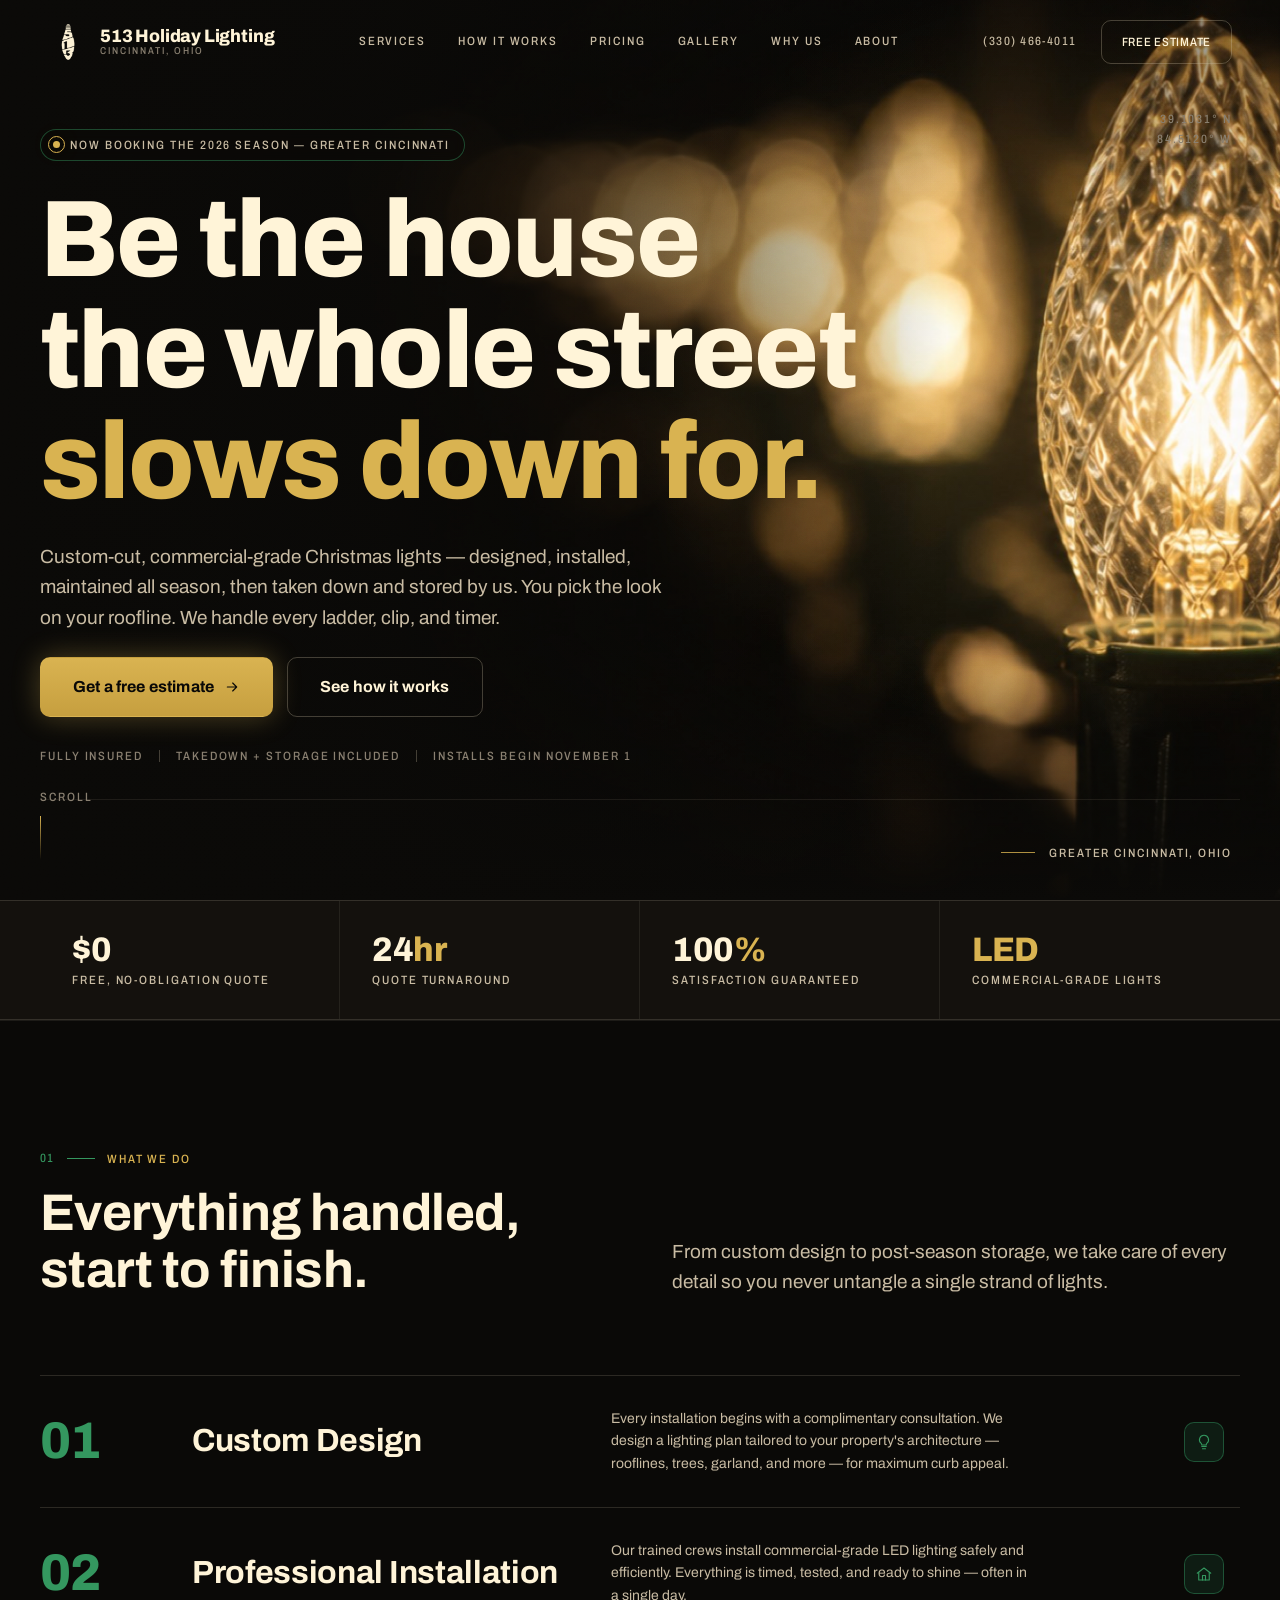
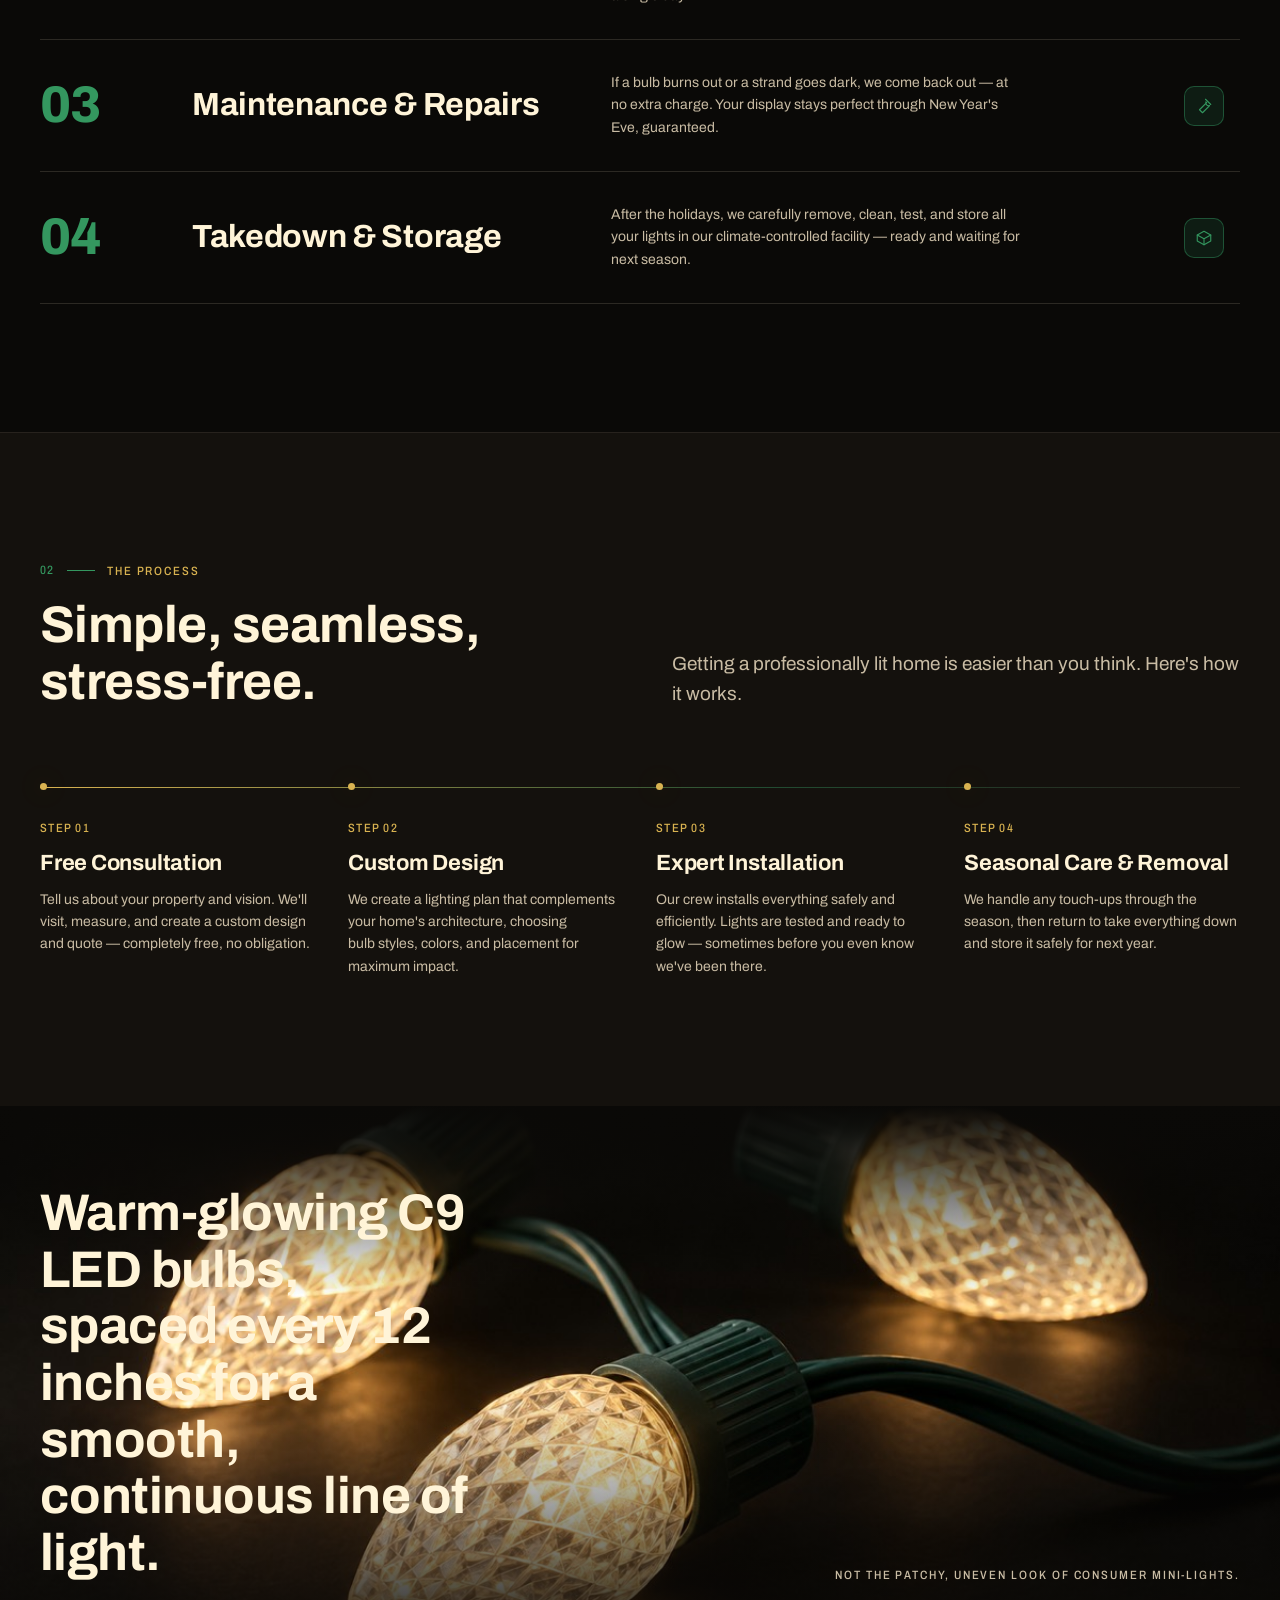
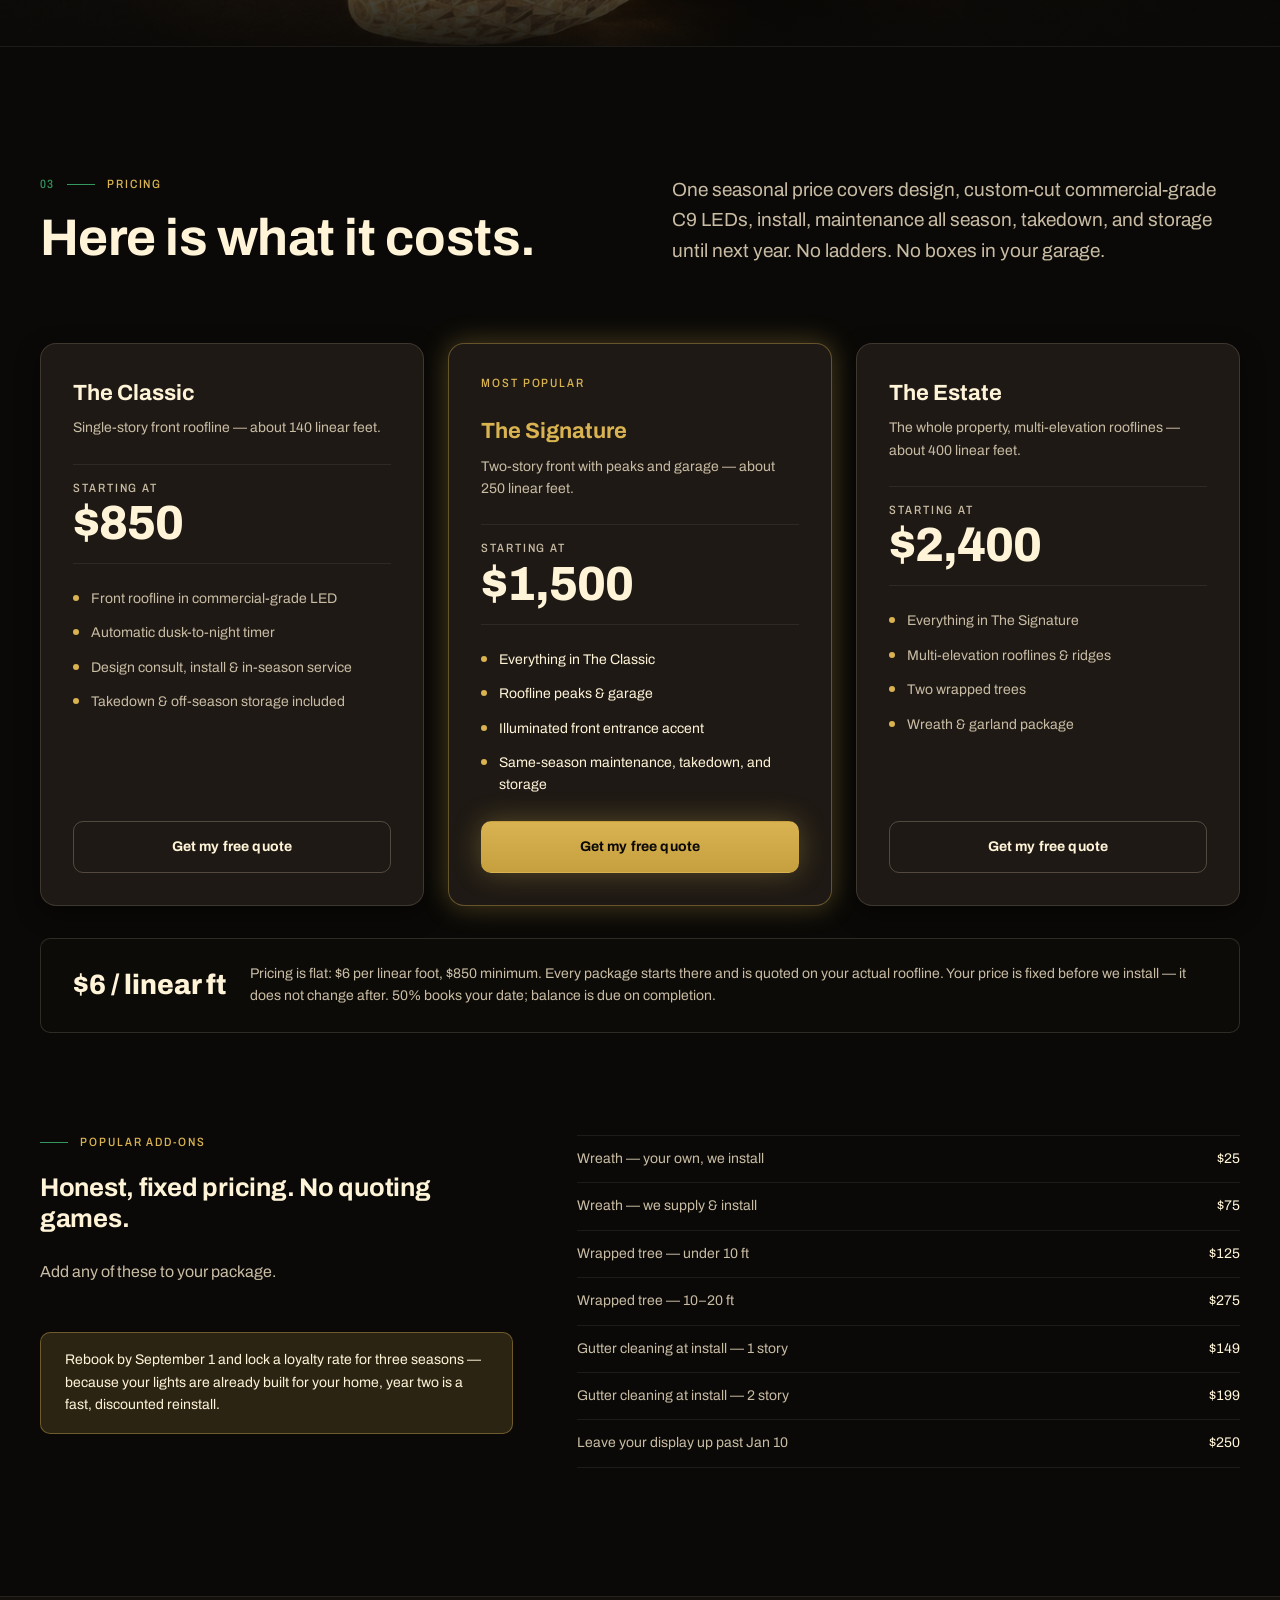
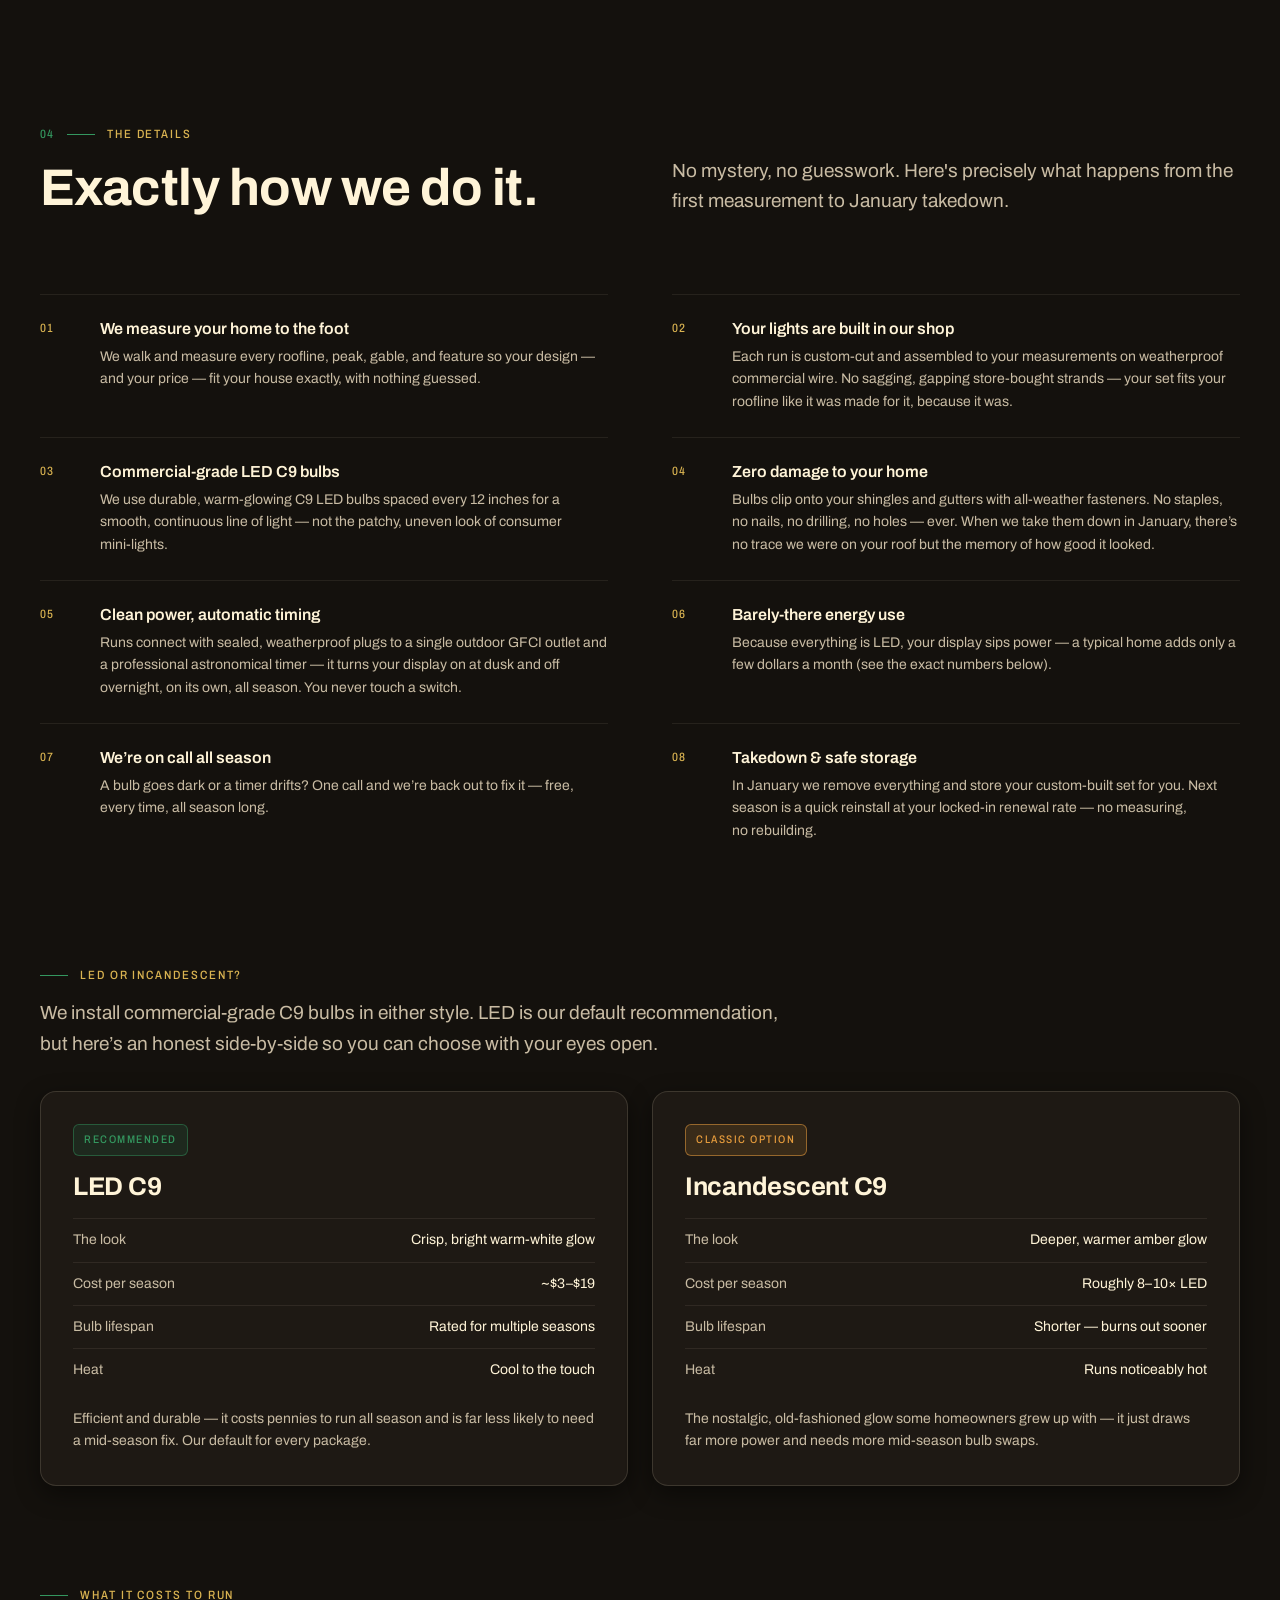
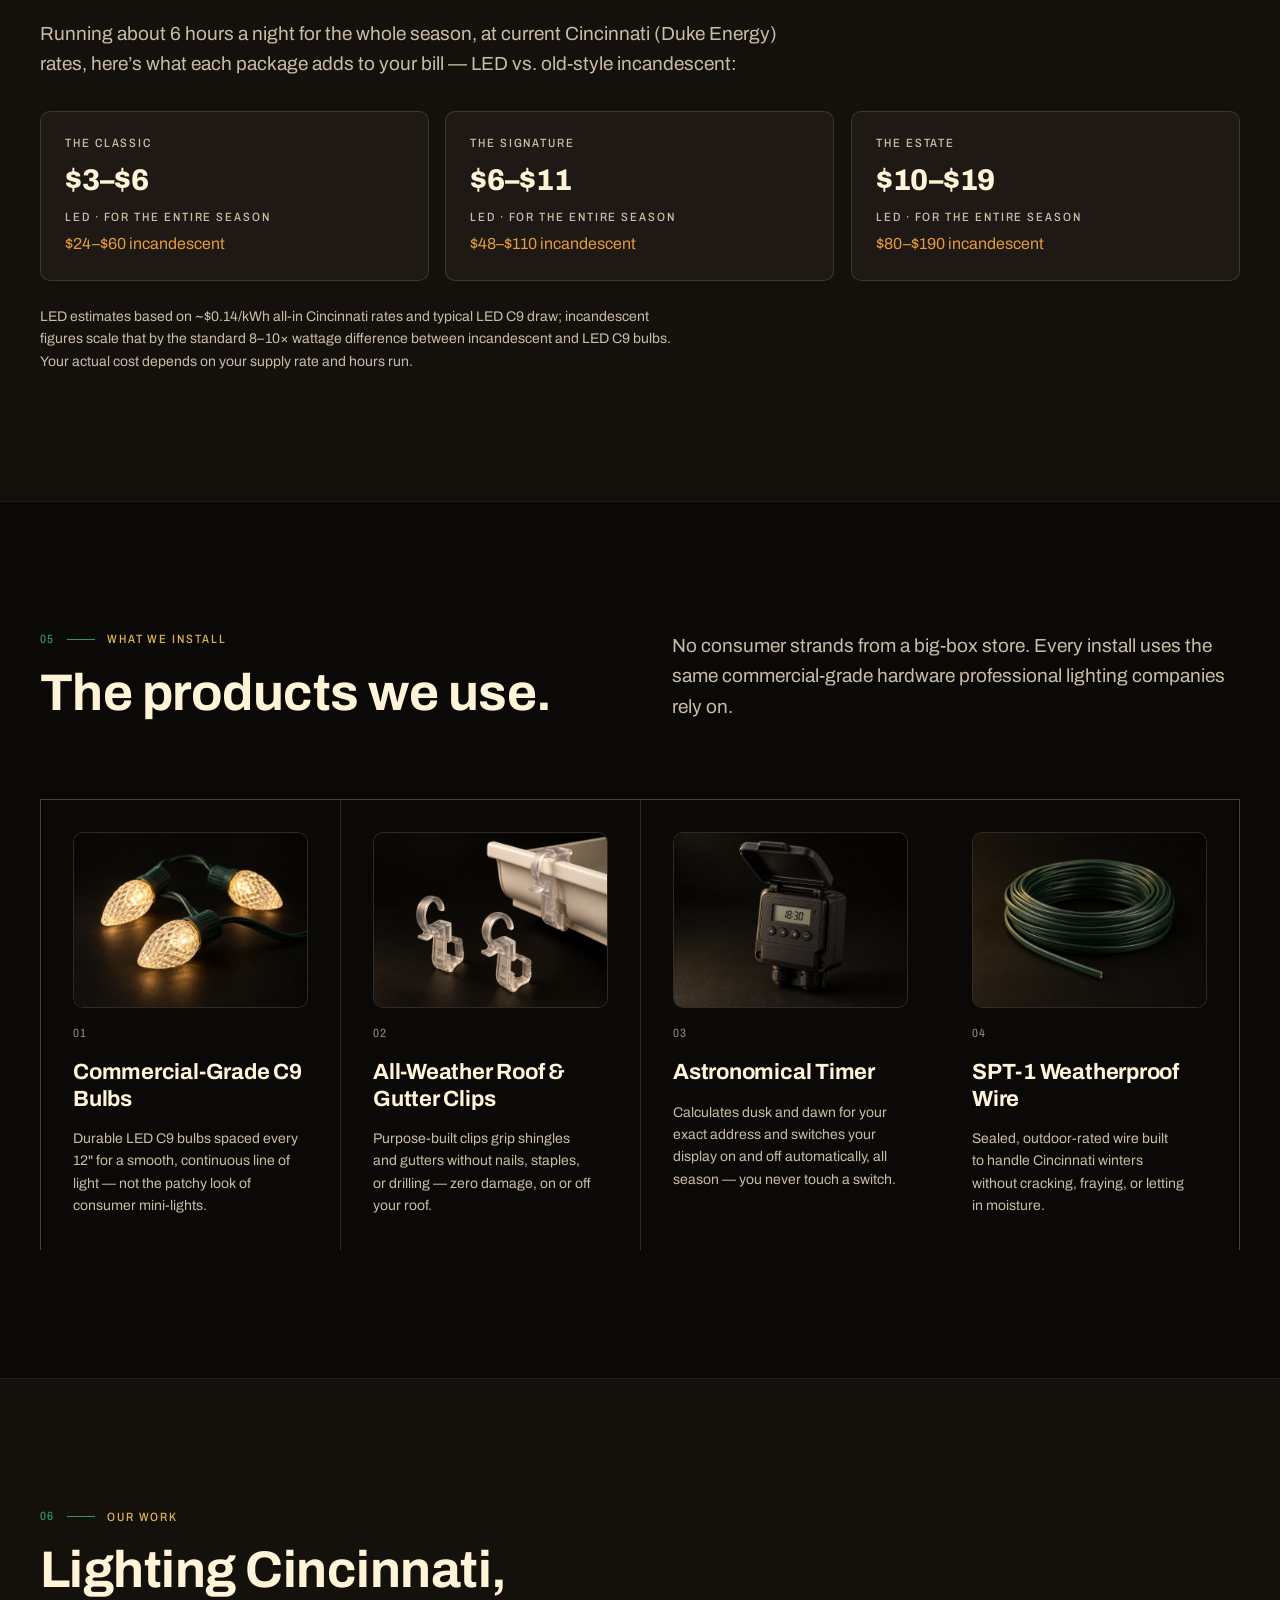
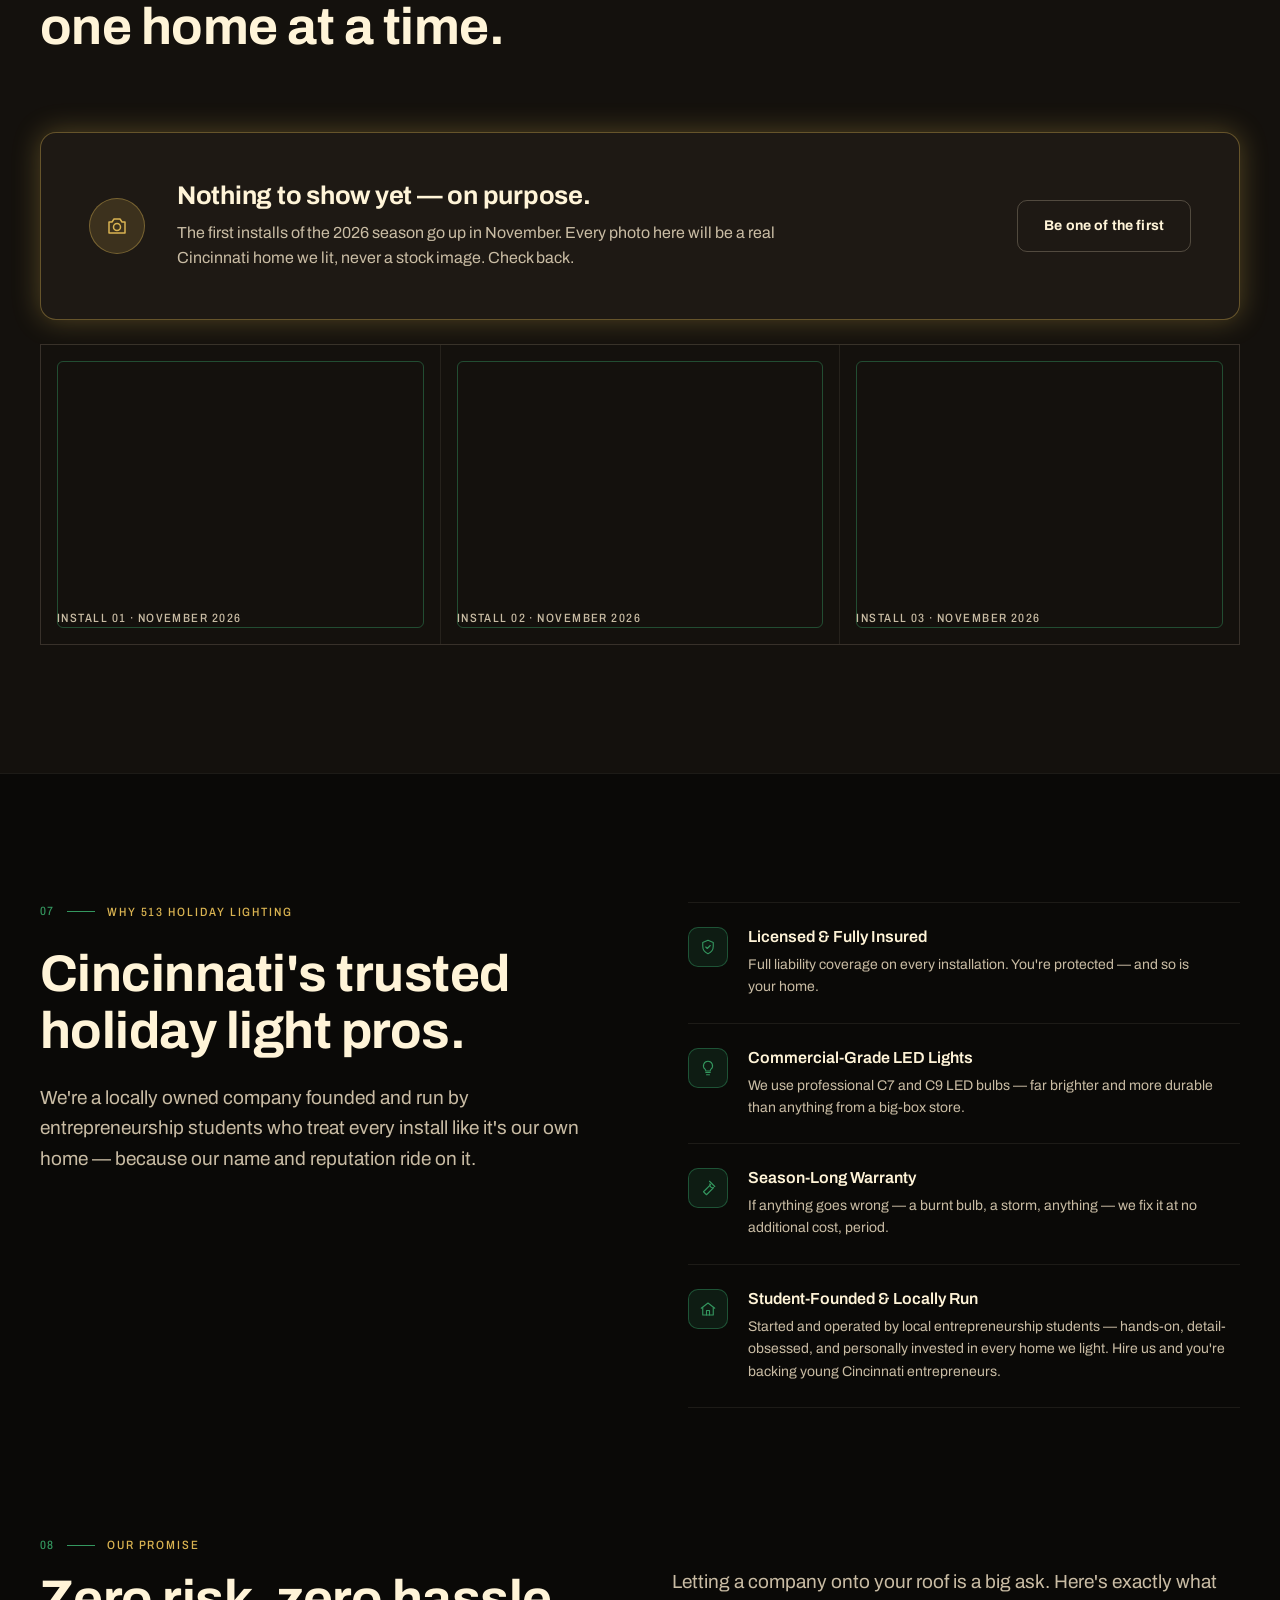
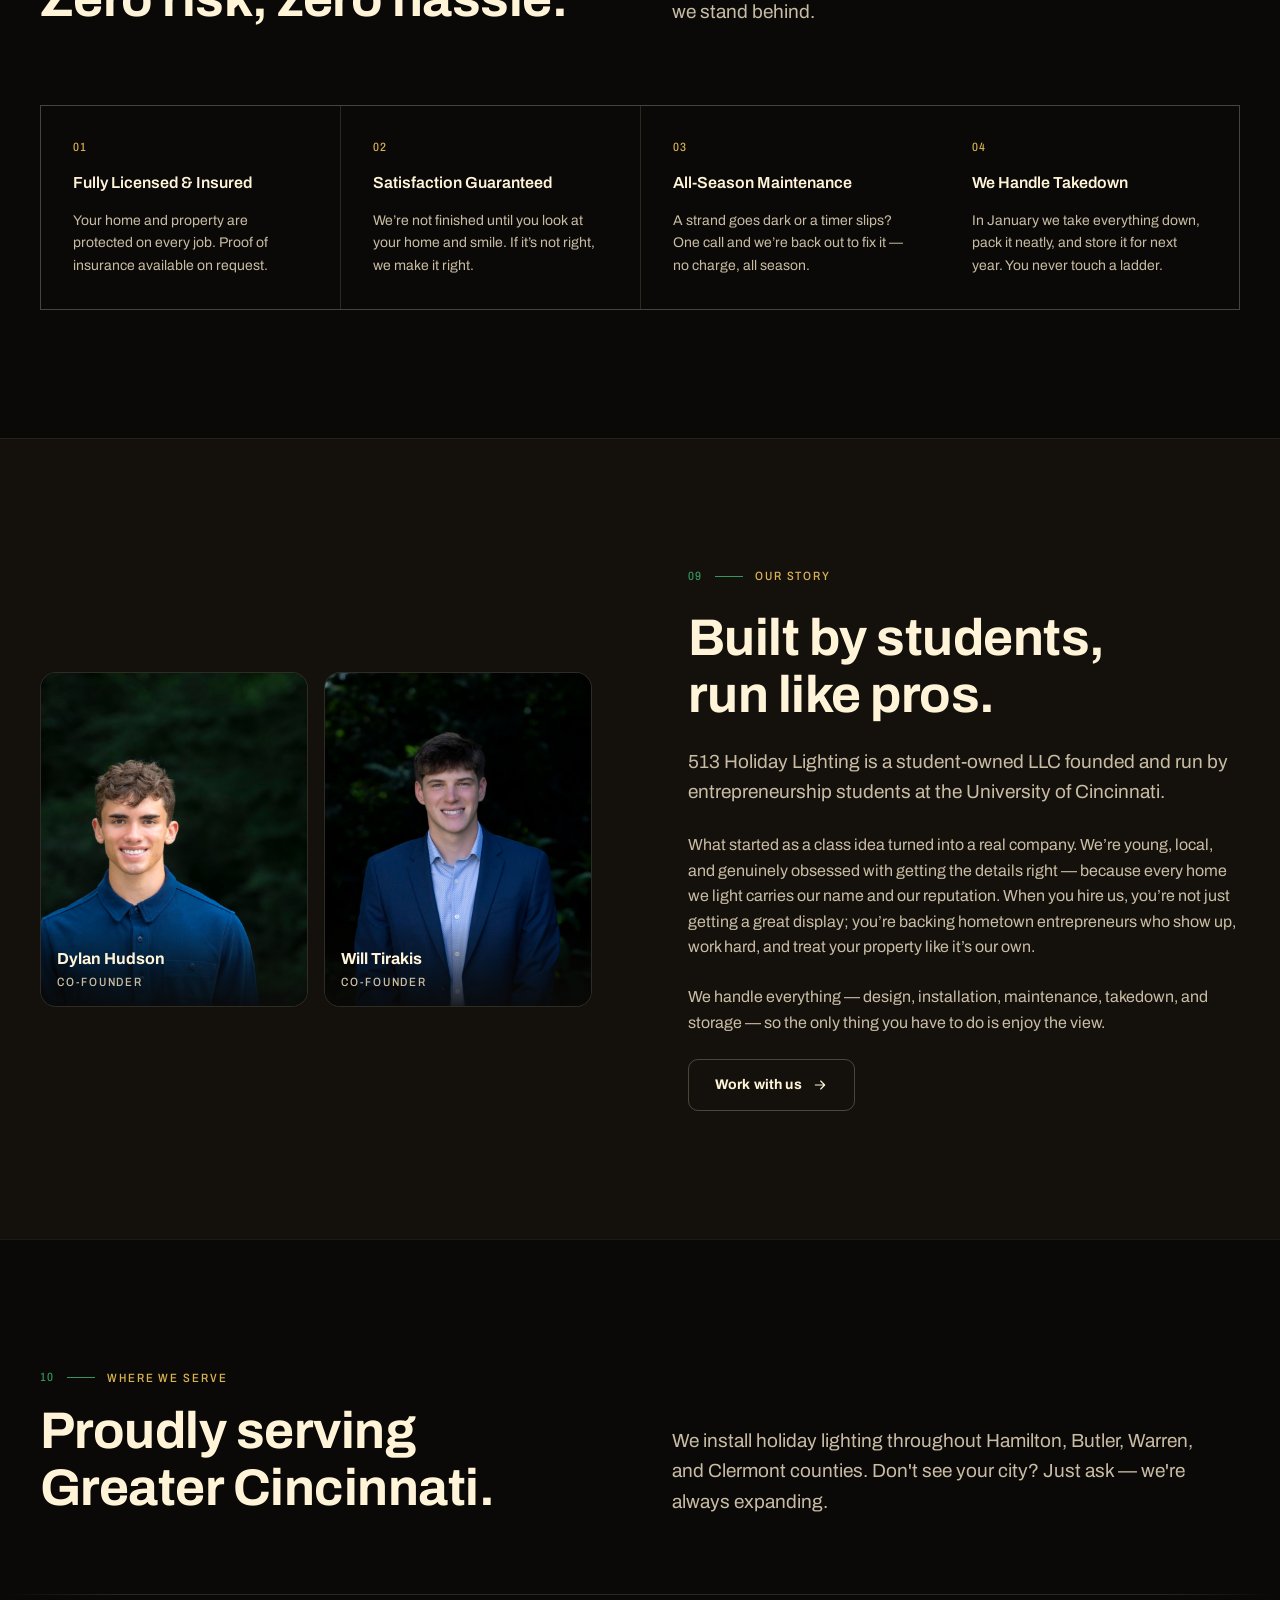
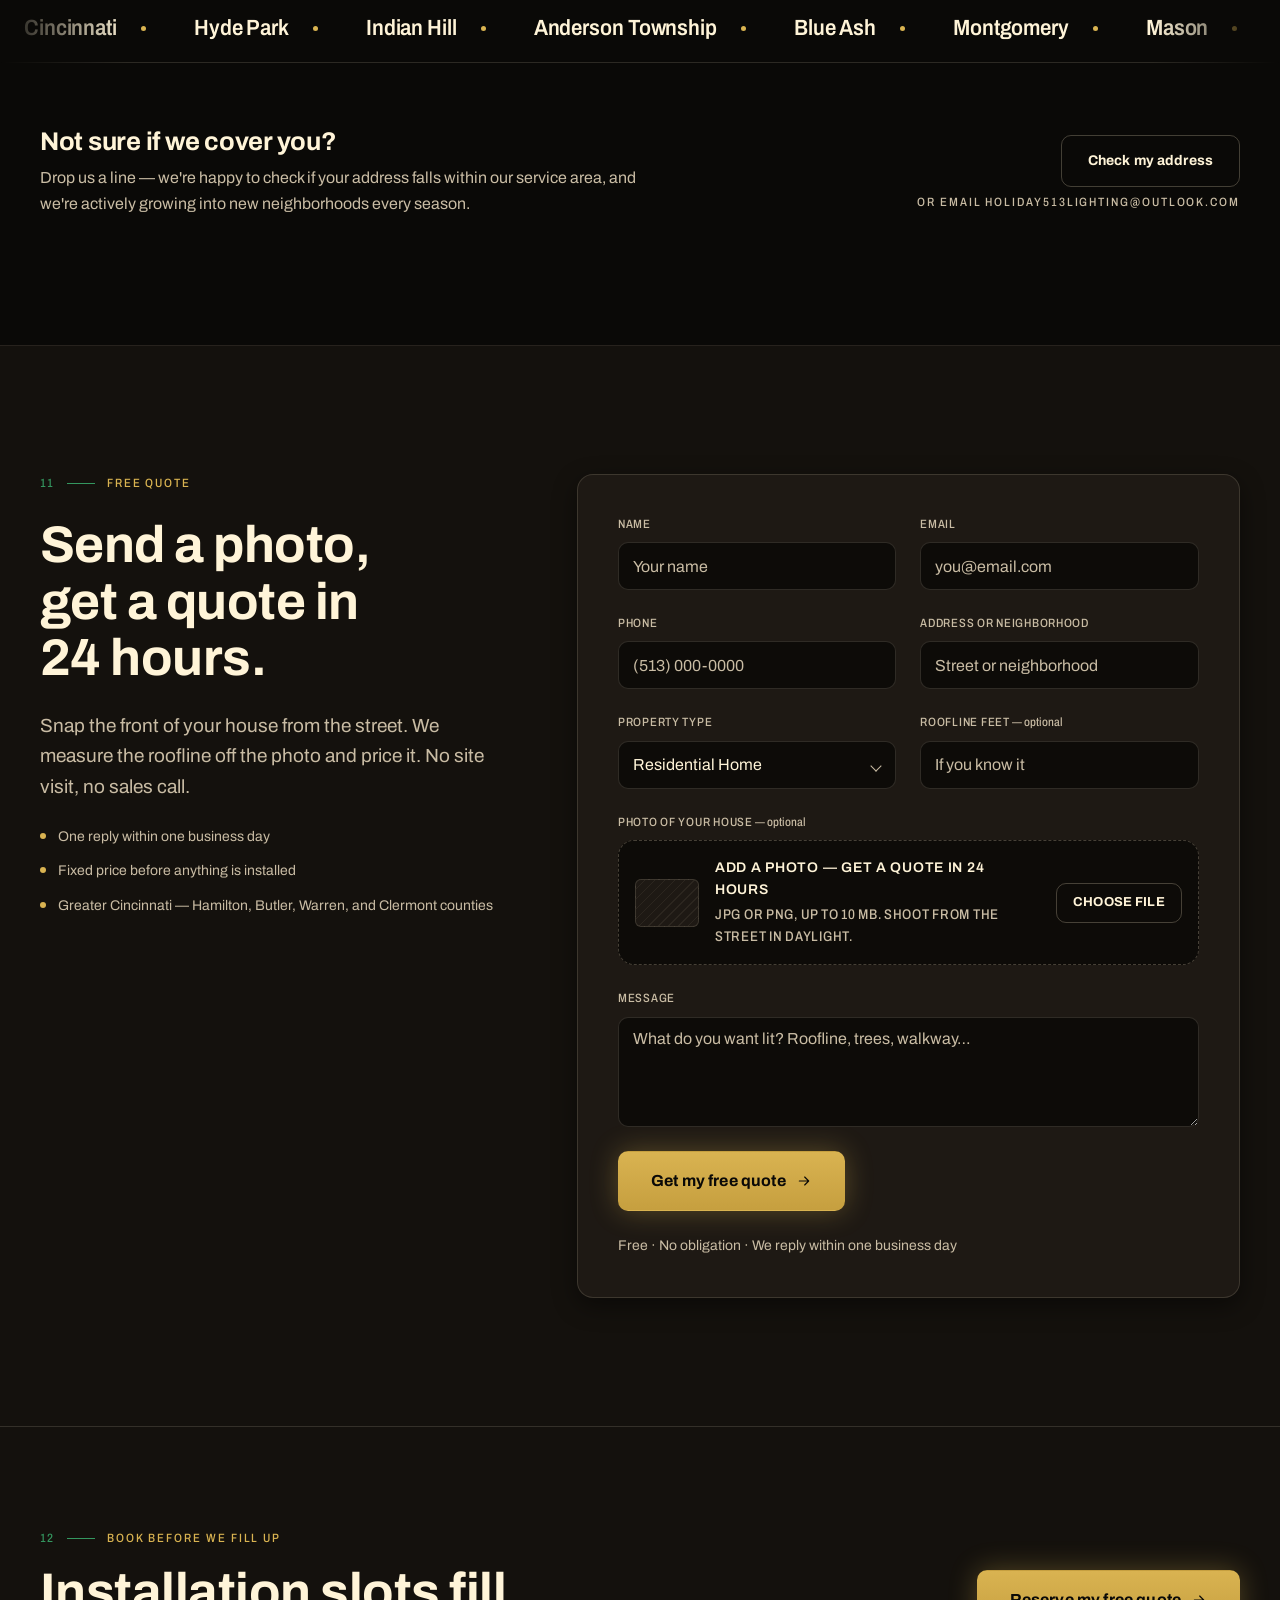
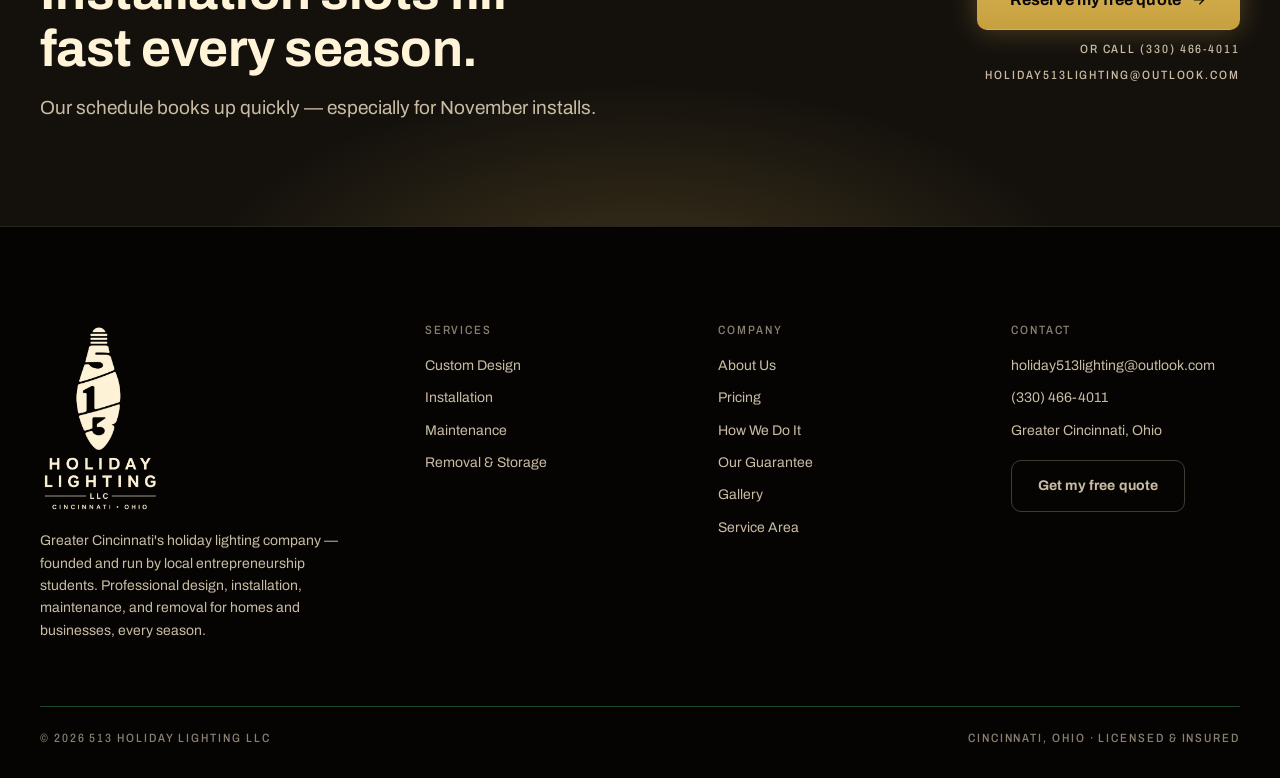
==== index.html @ 288f4213 "About: center founder portraits and add names Co-Authored-By: Claude Fable 5.1 <noreply@anthropic.co" ====
<!DOCTYPE html>
<html lang="en">
<head>
  <meta charset="UTF-8">
  <meta name="viewport" content="width=device-width, initial-scale=1.0">
  <title>513 Holiday Lighting LLC | Professional Christmas Light Installation Cincinnati</title>
  <meta name="description" content="Cincinnati's premier holiday lighting installation company. Professional design, installation, maintenance, and removal of Christmas lights for homes and businesses across Greater Cincinnati. Get a free quote.">
  <meta name="robots" content="index, follow">
  <!-- REPLACE with the live Netlify or custom domain once known -->
  <link rel="canonical" href="/">
  <!-- theme-color mirrors --surface-0 in tokens.css; <meta> cannot read CSS variables -->
  <meta name="theme-color" content="#0A0907">

  <!-- Open Graph / Twitter. og:image must be absolute once the domain is known: https://<domain>/assets/og-image.jpg -->
  <meta property="og:type" content="website">
  <meta property="og:title" content="513 Holiday Lighting | Be the house the whole street slows down for.">
  <meta property="og:description" content="Custom-cut, commercial-grade Christmas lights for Greater Cincinnati — designed, installed, maintained all season, then taken down and stored by us. Send a photo, get a quote in 24 hours.">
  <meta property="og:image" content="/assets/og-image.jpg">
  <meta property="og:image:width" content="1200">
  <meta property="og:image:height" content="630">
  <meta name="twitter:card" content="summary_large_image">
  <meta name="twitter:title" content="513 Holiday Lighting | Be the house the whole street slows down for.">
  <meta name="twitter:description" content="Custom-cut, commercial-grade Christmas lights for Greater Cincinnati. Send a photo, get a quote in 24 hours.">
  <meta name="twitter:image" content="/assets/og-image.jpg">

  <!-- Favicons -->
  <link rel="icon" type="image/png" sizes="32x32" href="assets/favicon-32.png">
  <link rel="icon" type="image/png" sizes="512x512" href="assets/icon-512.png">
  <link rel="apple-touch-icon" sizes="180x180" href="assets/apple-touch-icon.png">

  <!-- Fonts: one family, Archivo (variable). Defined as --font-sans in tokens.css -->
  <link rel="preconnect" href="https://fonts.googleapis.com">
  <link rel="preconnect" href="https://fonts.gstatic.com" crossorigin>
  <link href="https://fonts.googleapis.com/css2?family=Archivo:wdth,wght@75..112,400..800&display=swap" rel="stylesheet">
  <link rel="preload" as="image" href="assets/hero-graded.jpg" fetchpriority="high">

  <!-- tokens.css is the single source of truth for every color, size, radius, and motion value -->
  <link rel="stylesheet" href="tokens.css">

  <!-- Local Business Schema -->
  <script type="application/ld+json">
  {
    "@context": "https://schema.org",
    "@type": "LocalBusiness",
    "name": "513 Holiday Lighting LLC",
    "description": "Professional holiday lighting design, installation, maintenance, and removal serving Greater Cincinnati, Ohio.",
    "telephone": "+13304664011",
    "email": "holiday513lighting@outlook.com",
    "address": { "@type": "PostalAddress", "addressLocality": "Cincinnati", "addressRegion": "OH", "addressCountry": "US" },
    "areaServed": ["Cincinnati", "Hyde Park", "Indian Hill", "Anderson Township", "Blue Ash", "Montgomery", "Mason", "West Chester", "Loveland", "Milford", "Madeira", "Mariemont", "Symmes Township", "Terrace Park", "Kenwood", "Sycamore Township"],
    "priceRange": "$850+",
    "serviceType": ["Holiday Lighting Installation", "Christmas Light Installation", "Holiday Light Removal", "Holiday Light Storage", "Holiday Lighting Design"]
  }
  </script>

  <style>
/* ─── RESET ─────────────────────────────── */
*,*::before,*::after{box-sizing:border-box}
html{scroll-behavior:smooth;-webkit-text-size-adjust:100%}
body{margin:0;background:var(--surface-0);color:var(--text-body);font-family:var(--font-sans);font-size:var(--fs-body);line-height:var(--lh-body);font-variation-settings:var(--vs-body);-webkit-font-smoothing:antialiased;overflow-x:clip}
h1,h2,h3,h4,p,ul,figure{margin:0}
ul{padding:0;list-style:none}
img{display:block;max-width:100%;height:auto}
a{color:var(--text-high);text-decoration:none;transition:color var(--dur-fast) var(--ease)}
a:hover{color:var(--accent)}
button{font:inherit}
:focus-visible{outline:none;box-shadow:var(--focus-ring);border-radius:var(--radius-sm)}
.sr{position:absolute;width:1px;height:1px;overflow:hidden;clip:rect(0 0 0 0);white-space:nowrap}

/* ─── TYPE VOICES ───────────────────────── */
.label{font-variation-settings:var(--vs-label);font-size:var(--fs-micro);letter-spacing:var(--ls-eyebrow);text-transform:uppercase;line-height:1.2;color:var(--text-muted);font-variant-numeric:tabular-nums}
.label--gold{color:var(--accent)}
.label--in{color:var(--text-body)}
.idx{font-variation-settings:var(--vs-label);font-size:var(--fs-micro);letter-spacing:.12em;text-transform:uppercase;color:var(--text-muted);font-variant-numeric:tabular-nums}
.eyebrow .idx{color:var(--green-bright)}
.display{font-variation-settings:var(--vs-display);font-size:var(--fs-display);line-height:var(--lh-display);letter-spacing:var(--ls-display);color:var(--text-high);text-wrap:balance}
.h2{font-variation-settings:var(--vs-heading);font-size:var(--fs-h2);line-height:var(--lh-heading);letter-spacing:var(--ls-heading);color:var(--text-high);text-wrap:balance}
.h3{font-variation-settings:var(--vs-heading);font-size:var(--fs-h3);line-height:1.2;letter-spacing:var(--ls-heading);color:var(--text-high)}
.h4{font-variation-settings:'wght' 600,'wdth' 100;font-size:var(--fs-body);line-height:1.3;color:var(--text-high)}
.lede{font-size:var(--fs-body-lg);line-height:var(--lh-body);color:var(--text-body);max-width:var(--container-text);text-wrap:pretty}
.p{max-width:var(--container-text);text-wrap:pretty}
.small{font-size:var(--fs-small)}
.muted{color:var(--text-muted)}

/* ─── LAYOUT ────────────────────────────── */
.wrap{width:min(var(--container),100% - 2*var(--gutter));margin-inline:auto;position:relative}
.sec{position:relative;padding-block:clamp(var(--space-9),10vw,var(--space-11));border-top:1px solid var(--border-subtle)}
.sec--lift{background:var(--surface-1)}
.head{display:flex;flex-direction:column;gap:var(--space-4);max-width:760px;margin-bottom:clamp(var(--space-7),6vw,var(--space-9))}
.head--row{display:grid;grid-template-columns:minmax(0,1fr) minmax(0,1fr);gap:var(--space-8);align-items:end;max-width:none}
.head--row .lede{justify-self:start}
.eyebrow{display:flex;align-items:center;gap:var(--space-3)}
.eyebrow .rule{width:28px;height:1px;background:var(--green-bright)}
.grid{display:grid;gap:1px;background:var(--border-default);border:1px solid var(--border-default)}
.grid>*{background:var(--surface-0)}
.sec--lift .grid>*{background:var(--surface-1)}
.grid--4{grid-template-columns:repeat(4,minmax(0,1fr))}
.grid--3{grid-template-columns:repeat(3,minmax(0,1fr))}
.cell{padding:var(--space-6);display:flex;flex-direction:column;gap:var(--space-4);transition:background var(--dur-base) var(--ease)}
.cell:hover{background:var(--surface-2)!important}
.cell .h3{font-size:22px}
.cell .p{font-size:var(--fs-small)}

/* ─── BUTTONS ───────────────────────────── */
.btn{display:inline-flex;align-items:center;justify-content:center;gap:10px;min-height:52px;padding:0 26px;border-radius:var(--radius-md);font-variation-settings:'wght' 700,'wdth' 100;font-size:var(--fs-small);letter-spacing:.01em;border:1px solid transparent;cursor:pointer;transition:transform var(--dur-fast) var(--ease),box-shadow var(--dur-base) var(--ease),background var(--dur-fast) var(--ease),border-color var(--dur-fast) var(--ease),color var(--dur-fast) var(--ease);white-space:nowrap;line-height:1}
.btn--gold{background:linear-gradient(180deg,var(--btn-primary-bg-top),var(--btn-primary-bg-bottom));color:var(--btn-primary-text);box-shadow:var(--glow-gold)}
.btn--gold:hover{background:linear-gradient(180deg,var(--btn-primary-hover-top),var(--btn-primary-hover-bottom));color:var(--btn-primary-text);transform:translateY(-1px);box-shadow:var(--glow-gold-strong)}
.btn--gold:active{transform:scale(.97);background:var(--btn-primary-active)}
.btn--gold[disabled],.btn--gold[aria-busy="true"]{background:var(--btn-primary-disabled);box-shadow:none;cursor:default;transform:none}
.btn--ghost{border-color:var(--btn-ghost-border);color:var(--btn-ghost-text);background:transparent}
.btn--ghost:hover{background:var(--btn-ghost-hover-bg);border-color:var(--btn-ghost-hover-border);color:var(--btn-ghost-text)}
.btn--lg{min-height:60px;padding:0 32px;font-size:var(--fs-body)}
.btn--sm{min-height:40px;padding:0 16px;font-size:var(--fs-eyebrow)}
.btn svg{width:16px;height:16px;stroke:currentColor;fill:none;stroke-width:1.75;stroke-linecap:round;stroke-linejoin:round;transition:transform var(--dur-base) var(--ease)}
.btn--gold:hover svg{transform:translateX(3px)}
.btn:focus-visible{box-shadow:var(--focus-ring)}

/* ─── NAV ───────────────────────────────── */
.nav{position:fixed;inset:0 0 auto 0;z-index:50;height:84px;display:flex;align-items:center;justify-content:space-between;padding-inline:clamp(var(--space-5),4vw,var(--space-7));border-bottom:1px solid transparent;transition:background var(--dur-base) var(--ease),border-color var(--dur-base) var(--ease)}
.nav.scrolled{background:color-mix(in srgb,var(--surface-0) 82%,transparent);backdrop-filter:blur(14px);-webkit-backdrop-filter:blur(14px);border-color:var(--border-subtle)}
.brand{display:flex;align-items:center;gap:12px}
.brand img{width:40px;height:40px;object-fit:contain}
.brand .wm{display:flex;flex-direction:column;line-height:1.05}
.brand .wm b{font-variation-settings:var(--vs-display);font-size:18px;color:var(--text-high);letter-spacing:-.01em}
.brand .wm span{font-variation-settings:var(--vs-label);font-size:10px;letter-spacing:.2em;text-transform:uppercase;color:var(--text-muted)}
.links{display:flex;gap:var(--space-6)}
.links a{font-variation-settings:var(--vs-label);font-size:var(--fs-micro);letter-spacing:var(--ls-eyebrow);text-transform:uppercase;color:var(--text-body)}
.links a:hover{color:var(--text-high)}
.nav .right{display:flex;align-items:center;gap:var(--space-5)}
.nav .phone{font-variation-settings:var(--vs-label);font-size:var(--fs-micro);letter-spacing:.12em;color:var(--text-body);font-variant-numeric:tabular-nums}
.btn--nav{min-height:44px;padding:0 20px;font-size:var(--fs-micro);letter-spacing:.06em;text-transform:uppercase;font-variation-settings:var(--vs-label)}
.menu-btn{display:none;width:46px;height:46px;align-items:center;justify-content:center;border:1px solid var(--border-default);border-radius:var(--radius-md);background:transparent;color:var(--text-high);cursor:pointer}
.menu-btn svg{width:20px;height:20px;stroke:currentColor;fill:none;stroke-width:1.75;stroke-linecap:round}
.mobile-menu{position:fixed;top:84px;left:0;right:0;z-index:49;display:none;flex-direction:column;background:color-mix(in srgb,var(--surface-0) 96%,transparent);backdrop-filter:blur(14px);border-bottom:1px solid var(--border-default);padding:var(--space-4) var(--space-5) var(--space-6)}
.mobile-menu.open{display:flex}
.mobile-menu a{padding:14px 0;border-bottom:1px solid var(--border-subtle);font-variation-settings:var(--vs-label);font-size:var(--fs-eyebrow);letter-spacing:var(--ls-eyebrow);text-transform:uppercase;color:var(--text-high)}
.mobile-menu .btn{margin-top:var(--space-4);border-bottom:0}

/* ─── HERO ──────────────────────────────── */
.hero{position:relative;min-height:100svh;overflow:hidden;background:var(--surface-deep);isolation:isolate;display:flex;flex-direction:column;justify-content:center}
.hero__bokeh{position:absolute;inset:0;z-index:0;background:radial-gradient(22% 30% at 84% 42%,color-mix(in srgb,var(--bulb-warm-white) 55%,transparent),transparent 70%),radial-gradient(8% 12% at 66% 30%,color-mix(in srgb,var(--accent) 45%,transparent),transparent 70%),radial-gradient(7% 10% at 74% 26%,color-mix(in srgb,var(--accent) 35%,transparent),transparent 70%),radial-gradient(9% 13% at 60% 44%,color-mix(in srgb,var(--accent) 28%,transparent),transparent 70%),radial-gradient(6% 9% at 88% 20%,color-mix(in srgb,var(--accent) 30%,transparent),transparent 70%),linear-gradient(180deg,var(--surface-deep),var(--surface-0))}
.hero__img{position:absolute;inset:-8% 0;width:100%;height:116%;object-fit:cover;object-position:72% 50%;z-index:0}
.hero__scrim{position:absolute;inset:0;z-index:1;background:linear-gradient(90deg,var(--surface-0) 0%,color-mix(in srgb,var(--surface-0) 92%,transparent) 30%,color-mix(in srgb,var(--surface-0) 55%,transparent) 52%,transparent 74%),linear-gradient(180deg,color-mix(in srgb,var(--surface-0) 55%,transparent) 0%,transparent 22%,transparent 70%,var(--surface-0) 100%)}
.hero__grade{position:absolute;inset:0;z-index:1;background:radial-gradient(60% 70% at 84% 40%,color-mix(in srgb,var(--accent) 18%,transparent),transparent 60%);mix-blend-mode:screen;animation:breathe 6s ease-in-out infinite}
.hero__noise{position:absolute;inset:0;z-index:2;opacity:.06;mix-blend-mode:overlay;pointer-events:none;background-image:url("data:image/svg+xml,%3Csvg xmlns='http://www.w3.org/2000/svg' width='140' height='140'%3E%3Cfilter id='n'%3E%3CfeTurbulence type='fractalNoise' baseFrequency='0.85' numOctaves='3'/%3E%3C/filter%3E%3Crect width='140' height='140' filter='url(%23n)'/%3E%3C/svg%3E")}
.hero__inner{position:relative;z-index:3;display:flex;flex-direction:column;align-items:flex-start;gap:var(--space-5);max-width:1060px;padding-top:120px;padding-bottom:var(--space-10)}
.hero .lede{max-width:58ch}
.hero__inner>*{animation:rise var(--dur-slow) var(--ease-out) both}
.hero__inner>*:nth-child(2){animation-delay:100ms}.hero__inner>*:nth-child(n+3){animation-delay:200ms}
.pill{display:inline-flex;align-items:center;gap:10px;padding:8px 14px 8px 12px;border:1px solid var(--green-line);border-radius:var(--radius-pill);background:color-mix(in srgb,var(--surface-0) 50%,transparent);backdrop-filter:blur(6px)}
.ping{position:relative;width:7px;height:7px;border-radius:50%;background:var(--accent);box-shadow:var(--glow-gold);flex:none}
.ping::after{content:'';position:absolute;inset:-5px;border-radius:50%;border:1px solid var(--accent);animation:ping 2.4s var(--ease-out) infinite}
.hero .display span{display:block}
.hero .display .gl{color:var(--accent)}
.actions{display:flex;gap:14px;align-items:center;flex-wrap:wrap}
.trust{display:flex;align-items:center;gap:var(--space-4);margin-top:var(--space-2);flex-wrap:wrap}
.trust .sep{width:1px;height:12px;background:var(--border-strong)}
.hero__meta{position:absolute;z-index:3;display:flex;align-items:center;gap:14px}
.hero__meta .rule{width:34px;height:1px;background:var(--accent);opacity:.8;transform-origin:left;animation:draw var(--dur-slow) var(--ease-out) 600ms both}
.coords{right:clamp(var(--space-5),4vw,var(--space-7));top:112px;flex-direction:column;align-items:flex-end;gap:6px}
.place{right:clamp(var(--space-5),4vw,var(--space-7));bottom:40px}
.scroll{left:max(var(--gutter),(100% - var(--container))/2);bottom:40px;flex-direction:column;align-items:flex-start;gap:12px}
.scroll .line{width:1px;height:44px;background:linear-gradient(180deg,var(--accent),transparent);animation:scrollhint 2.2s ease-in-out infinite;transform-origin:top}
.hero__rule{position:absolute;left:max(var(--gutter),(100% - var(--container))/2);right:max(var(--gutter),(100% - var(--container))/2);bottom:100px;height:1px;background:var(--border-subtle);z-index:3;transform-origin:left;animation:draw 900ms var(--ease-out) 500ms both}
@supports (animation-timeline: scroll()){
  .hero__img{animation:parallax linear both;animation-timeline:scroll();animation-range:0 100svh}
}

/* ─── PROOF STRIP ───────────────────────── */
.proof{border-top:1px solid var(--border-default);border-bottom:1px solid var(--border-default);background:var(--surface-1)}
.proof .wrap{display:grid;grid-template-columns:repeat(4,minmax(0,1fr))}
.proof .item{padding:var(--space-6);display:flex;flex-direction:column;gap:6px;border-right:1px solid var(--border-subtle)}
.proof .item:last-child{border-right:0}
.proof .num{font-variation-settings:var(--vs-display);font-size:34px;color:var(--text-high);line-height:1;letter-spacing:-.01em;font-variant-numeric:tabular-nums}
.proof .num em{font-style:normal;color:var(--accent)}
.proof .label{color:var(--text-body)}

/* ─── SERVICES (editorial ruled list) ───── */
.svc{display:flex;flex-direction:column;border-top:1px solid var(--border-default)}
.svc__row{display:grid;grid-template-columns:120px minmax(0,1fr) minmax(0,1.4fr) 56px;gap:var(--space-6);align-items:center;padding:var(--space-6) 0;border-bottom:1px solid var(--border-default);transition:background var(--dur-base) var(--ease)}
.svc__row:hover{background:color-mix(in srgb,var(--surface-2) 60%,transparent)}
.svc__row .num{font-variation-settings:var(--vs-display);font-size:var(--fs-h2);line-height:1;color:var(--green-bright);letter-spacing:-.02em;font-variant-numeric:tabular-nums}
.svc__row .h3{font-size:clamp(1.375rem,1.1rem + 1.2vw,2rem)}
.svc__row .p{font-size:var(--fs-small);max-width:52ch}
.ico{width:40px;height:40px;border-radius:var(--radius-md);background:var(--green-tint);border:1px solid var(--green-line);display:flex;align-items:center;justify-content:center;flex:none}
.ico svg{width:18px;height:18px;stroke:var(--green-bright);fill:none;stroke-width:1.5;stroke-linecap:round;stroke-linejoin:round}

/* ─── STEPS ─────────────────────────────── */
.steps{display:grid;grid-template-columns:repeat(4,minmax(0,1fr));gap:var(--space-6);position:relative;padding-top:var(--space-6)}
.steps::before{content:'';position:absolute;left:0;right:0;top:0;height:1px;background:linear-gradient(90deg,var(--accent),var(--green-line) 60%,var(--border-subtle));transform-origin:left;transform:scaleX(0);transition:transform 1s var(--ease-out)}
.steps.in::before{transform:scaleX(1)}
.step{display:flex;flex-direction:column;gap:var(--space-3);position:relative}
.step::before{content:'';position:absolute;top:-36px;left:0;width:7px;height:7px;border-radius:50%;background:var(--accent);box-shadow:var(--glow-gold)}
.step .idx{color:var(--accent)}
.step .h3{font-size:22px}
.step .p{font-size:var(--fs-small)}

/* ─── PHOTO BAND ────────────────────────── */
.band-photo{position:relative;min-height:clamp(420px,60vh,720px);overflow:hidden;isolation:isolate;display:flex;align-items:flex-end}
.band-photo img{position:absolute;inset:0;width:100%;height:100%;object-fit:cover;object-position:center;z-index:0;transform:scale(1.06);transition:transform 1.6s var(--ease-out)}
.band-photo.in img{transform:scale(1)}
.band-photo::after{content:'';position:absolute;inset:0;z-index:1;background:linear-gradient(180deg,var(--surface-0) 0%,transparent 35%,transparent 55%,color-mix(in srgb,var(--surface-0) 92%,transparent) 100%)}
.band-photo .wrap{z-index:2;padding-block:var(--space-8);display:grid;grid-template-columns:minmax(0,1fr) auto;gap:var(--space-8);align-items:end}
.band-photo .h2{max-width:14ch}

/* ─── PRICING ───────────────────────────── */
.pk{display:grid;grid-template-columns:repeat(3,minmax(0,1fr));gap:var(--space-5);align-items:stretch}
.card{background:var(--card-bg);border:1px solid var(--card-border);border-radius:var(--card-radius);padding:var(--space-6);display:flex;flex-direction:column;gap:var(--space-5);box-shadow:var(--card-shadow);transition:transform var(--dur-base) var(--ease)}
.card:hover{transform:translateY(-4px)}
.card--anchor{border-color:var(--accent-line);box-shadow:var(--glow-gold)}
.card .name{font-variation-settings:var(--vs-heading);font-size:22px;color:var(--text-high)}
.card--anchor .name{color:var(--accent)}
.card .fit{font-size:var(--fs-small);color:var(--text-body)}
.price{display:flex;flex-direction:column;gap:4px;padding:var(--space-4) 0;border-top:1px solid var(--border-subtle);border-bottom:1px solid var(--border-subtle)}
.price .fig{font-variation-settings:var(--vs-display);font-size:48px;line-height:1;color:var(--text-high);letter-spacing:-.02em}
.inc{display:flex;flex-direction:column;gap:var(--space-3);flex:1}
.inc li{display:flex;gap:12px;font-size:var(--fs-small);color:var(--text-body);align-items:flex-start}
.inc li::before{content:'';flex:none;width:6px;height:6px;border-radius:50%;background:var(--accent);margin-top:7px}
.card--anchor .inc li{color:var(--text-high)}
.flat{margin-top:var(--space-6);padding:var(--space-5) var(--space-6);border:1px solid var(--border-default);border-radius:var(--radius-md);background:var(--surface-inset);display:flex;gap:var(--space-5);align-items:center}
.flat .fig{font-variation-settings:var(--vs-display);font-size:28px;color:var(--text-high);white-space:nowrap}
.addons{margin-top:clamp(var(--space-8),8vw,var(--space-10));display:grid;grid-template-columns:minmax(0,1fr) minmax(0,1.4fr);gap:var(--space-8);align-items:start}
.addons ul{display:flex;flex-direction:column}
.addons li{display:flex;justify-content:space-between;gap:var(--space-4);padding:12px 0;border-top:1px solid var(--border-subtle);font-size:var(--fs-small)}
.addons li:last-child{border-bottom:1px solid var(--border-subtle)}
.addons li span:last-child{color:var(--text-high);font-variant-numeric:tabular-nums;white-space:nowrap}
.rebook{margin-top:var(--space-5);padding:var(--space-4) var(--space-5);border:1px solid var(--accent-line);background:var(--accent-tint);border-radius:var(--radius-md);font-size:var(--fs-small);color:var(--text-high)}

/* ─── RULED LIST / SPEC / COST ──────────── */
.ruled{display:grid;grid-template-columns:repeat(2,minmax(0,1fr));column-gap:var(--space-8)}
.ruled .row{display:grid;grid-template-columns:44px minmax(0,1fr);gap:var(--space-4);padding:var(--space-5) 0;border-top:1px solid var(--border-subtle)}
.ruled .row .p{font-size:var(--fs-small)}
.sub{margin-top:clamp(var(--space-8),8vw,var(--space-10));margin-bottom:var(--space-6);display:flex;flex-direction:column;gap:var(--space-4);max-width:760px}
.spec{display:grid;grid-template-columns:repeat(2,minmax(0,1fr));gap:var(--space-5)}
.spec .card{gap:var(--space-4)}
.tag{align-self:flex-start;padding:6px 10px;border-radius:var(--radius-sm);background:var(--green-tint);border:1px solid var(--green-line);color:var(--green-bright);font-variation-settings:var(--vs-label);font-size:11px;letter-spacing:.14em;text-transform:uppercase}
.tag--warn{background:var(--warning-tint);border-color:var(--warning-border);color:var(--warning)}
.kv{display:flex;flex-direction:column}
.kv div{display:flex;justify-content:space-between;gap:var(--space-4);padding:10px 0;border-top:1px solid var(--border-subtle);font-size:var(--fs-small)}
.kv div span:first-child{color:var(--text-body)}.kv div span:last-child{color:var(--text-high);text-align:right}
.cost{display:grid;grid-template-columns:repeat(3,minmax(0,1fr));gap:var(--space-4)}
.cost .c{padding:var(--space-5);border:1px solid var(--border-default);border-radius:var(--radius-md);background:var(--surface-2);display:flex;flex-direction:column;gap:6px}
.cost .c .label{color:var(--text-body)}
.cost .c .led{font-variation-settings:var(--vs-display);font-size:30px;color:var(--text-high);letter-spacing:-.01em}
.cost .c .inc-amt{color:var(--warning);font-size:var(--fs-body)}

/* ─── PRODUCTS ──────────────────────────── */
.pimg{width:100%;aspect-ratio:4/3;object-fit:cover;border-radius:var(--radius-md);border:1px solid var(--border-default);background:var(--surface-inset);transition:transform var(--dur-slow) var(--ease-out)}
.cell:hover .pimg{transform:scale(1.03)}
.ph{display:flex;align-items:center;justify-content:center;border:1px dashed var(--border-strong);border-radius:var(--radius-md);background:repeating-linear-gradient(135deg,transparent 0 10px,color-mix(in srgb,var(--text-body) 5%,transparent) 10px 11px),var(--surface-inset);color:var(--text-body);font-variation-settings:var(--vs-label);font-size:11px;letter-spacing:.14em;text-transform:uppercase;text-align:center;padding:var(--space-4)}

/* ─── GALLERY (empty state) ─────────────── */
.empty{padding:var(--space-7);border:1px solid var(--accent-line);border-radius:var(--radius-lg);background:var(--surface-2);display:grid;grid-template-columns:auto minmax(0,1fr) auto;gap:var(--space-6);align-items:center;box-shadow:var(--glow-gold)}
.empty .mark{width:56px;height:56px;border-radius:50%;background:var(--accent-tint);border:1px solid var(--accent-line);display:flex;align-items:center;justify-content:center}
.empty .mark svg{width:24px;height:24px;stroke:var(--accent);fill:none;stroke-width:1.5;stroke-linecap:round;stroke-linejoin:round}
.gal{display:grid;grid-template-columns:repeat(3,minmax(0,1fr));gap:1px;background:var(--border-subtle);border:1px solid var(--border-subtle);margin-top:var(--space-5)}
.gal .slot{aspect-ratio:4/3;background:var(--surface-1);display:flex;align-items:flex-end;padding:var(--space-4);position:relative}
.gal .slot::after{content:'';position:absolute;inset:var(--space-4);border:1px solid var(--green-line);border-radius:var(--radius-sm)}
.gal .slot .idx{position:relative;z-index:1;color:var(--text-body)}

/* ─── TRUST / ABOUT ─────────────────────── */
.founders{display:grid;grid-template-columns:1fr 1fr;gap:var(--space-4);align-items:center;align-self:center}
.founders figure{position:relative;border-radius:var(--radius-lg);overflow:hidden;border:1px solid var(--border-default);background:var(--surface-inset)}
.founders img{width:100%;aspect-ratio:4/5;object-fit:cover;object-position:50% 20%;display:block;transition:transform 1.2s var(--ease-out)}
.founders figure:hover img{transform:scale(1.03)}
.founders figcaption{position:absolute;left:0;right:0;bottom:0;padding:var(--space-5) var(--space-4) var(--space-4);background:linear-gradient(180deg,transparent,color-mix(in srgb,var(--surface-0) 88%,transparent));color:var(--text-high);display:flex;flex-direction:column;gap:4px}
.founders figcaption b{font-variation-settings:var(--vs-heading);font-size:var(--fs-body);color:var(--text-high)}
.founders figcaption .label{color:var(--text-body)}
@media (max-width:768px){.founders{gap:var(--space-3)}}
.two{display:grid;grid-template-columns:minmax(0,1fr) minmax(0,1fr);gap:var(--space-9);align-items:start}
.tlist{display:flex;flex-direction:column}
.tlist .t{display:grid;grid-template-columns:44px minmax(0,1fr);gap:var(--space-4);padding:var(--space-5) 0;border-top:1px solid var(--border-subtle)}
.tlist .t:last-child{border-bottom:1px solid var(--border-subtle)}
.tlist .t .p{font-size:var(--fs-small)}
.stack{display:flex;flex-direction:column;gap:var(--space-5)}

/* ─── MARQUEE ───────────────────────────── */
.marq{overflow:hidden;border-top:1px solid var(--border-default);border-bottom:1px solid var(--border-default);padding:var(--space-4) 0;white-space:nowrap;-webkit-mask:linear-gradient(90deg,transparent,var(--surface-0) 10%,var(--surface-0) 90%,transparent);mask:linear-gradient(90deg,transparent,var(--surface-0) 10%,var(--surface-0) 90%,transparent)}
.marq .track{display:inline-flex;animation:marquee 48s linear infinite}
.marq:hover .track{animation-play-state:paused}
.marq .track span{display:inline-flex;align-items:center;gap:var(--space-5);padding:0 var(--space-5);font-variation-settings:'wght' 600,'wdth' 90;font-size:22px;color:var(--text-high);letter-spacing:-.005em}
.marq .track span::after{content:'';width:5px;height:5px;border-radius:50%;background:var(--accent)}
.area-cta{padding-block:var(--space-8) clamp(var(--space-9),10vw,var(--space-11));display:flex;justify-content:space-between;align-items:center;gap:var(--space-7)}

/* ─── QUOTE FORM ────────────────────────── */
.quote-grid{display:grid;grid-template-columns:5fr 7fr;gap:var(--space-8);align-items:start}
.form{background:var(--card-bg);border:1px solid var(--card-border);border-radius:var(--card-radius);padding:40px;display:flex;flex-direction:column;gap:var(--space-5);box-shadow:var(--card-shadow)}
.f2{display:grid;grid-template-columns:repeat(2,minmax(0,1fr));gap:var(--space-5)}
.field{display:flex;flex-direction:column;gap:8px}
.field label,.field .lab{font-variation-settings:var(--vs-label);font-size:var(--fs-micro);letter-spacing:.06em;text-transform:uppercase;color:var(--text-body)}
.field label em{font-style:normal;text-transform:none;letter-spacing:0;color:var(--text-body)}
.field input,.field select,.field textarea{width:100%;min-height:48px;padding:0 14px;background:var(--surface-inset);border:1px solid var(--field-border);border-radius:var(--radius-md);color:var(--field-text);font-family:inherit;font-size:var(--fs-body);transition:border-color var(--dur-fast) var(--ease),box-shadow var(--dur-fast) var(--ease);appearance:none}
.field textarea{min-height:110px;padding:12px 14px;resize:vertical}
.field{position:relative}
.field:has(select)::after{content:'';position:absolute;right:16px;bottom:19px;width:8px;height:8px;border-right:1.5px solid var(--text-body);border-bottom:1.5px solid var(--text-body);transform:rotate(45deg);pointer-events:none}
.field select{padding-right:40px}
.field select option{background:var(--surface-2)}
.field input::placeholder,.field textarea::placeholder{color:var(--field-placeholder)}
.field input:hover,.field textarea:hover,.field select:hover{border-color:var(--field-border-hover)}
.field input:focus-visible,.field textarea:focus-visible,.field select:focus-visible{border-color:var(--field-focus-border);box-shadow:var(--focus-ring);outline:none}
.field:has(:user-invalid) input,.field:has(:user-invalid) textarea{border-color:var(--error-border)}
.field .err{display:none;gap:8px;align-items:flex-start;font-size:var(--fs-eyebrow);color:var(--error)}
.field:has(:user-invalid) .err{display:flex}
.upload{display:grid;grid-template-columns:auto minmax(0,1fr) auto;gap:var(--space-4);align-items:center;padding:var(--space-4);border:1px dashed var(--border-strong);border-radius:var(--radius-lg);background:var(--surface-inset);transition:border-color var(--dur-fast) var(--ease),background var(--dur-fast) var(--ease);cursor:pointer}
.upload:hover,.upload.drag{border-color:var(--accent-line);background:var(--accent-tint)}
.upload.has{border-style:solid;border-color:var(--accent-line)}
.upload .thumb{width:64px;height:48px;border-radius:var(--radius-sm);background:repeating-linear-gradient(135deg,transparent 0 6px,color-mix(in srgb,var(--text-body) 8%,transparent) 6px 7px),var(--surface-2);border:1px solid var(--border-default);object-fit:cover;overflow:hidden}
.upload input{position:absolute;width:1px;height:1px;opacity:0}
.upload .t1{color:var(--text-high);font-size:var(--fs-small);font-variation-settings:'wght' 600,'wdth' 100}
.upload .t2{color:var(--text-body);font-size:var(--fs-small)}
.fbar{display:flex;align-items:center;gap:var(--space-5);flex-wrap:wrap}
.alert{display:none;grid-template-columns:auto minmax(0,1fr);gap:var(--space-4);align-items:flex-start;padding:var(--space-4) var(--space-5);border-radius:var(--radius-md);border:1px solid var(--error-border);background:var(--error-tint);color:var(--text-body)}
.alert.show{display:grid}
.alert svg{width:20px;height:20px;stroke:var(--error);fill:none;stroke-width:1.75;stroke-linecap:round}
.alert b{display:block;color:var(--text-high);font-variation-settings:'wght' 600,'wdth' 100}
.success{display:none;flex-direction:column;gap:var(--space-4);padding:var(--space-8);border:1px solid var(--accent-line);border-radius:var(--radius-lg);background:radial-gradient(80% 60% at 50% 0%,var(--accent-tint),transparent 70%),var(--surface-2);box-shadow:var(--glow-gold-strong);text-align:center;align-items:center}
.success.show{display:flex}
.success .mark{width:64px;height:64px;border-radius:50%;background:linear-gradient(180deg,var(--accent),var(--accent-deep));display:flex;align-items:center;justify-content:center}
.success .mark svg{width:28px;height:28px;stroke:var(--text-on-gold);fill:none;stroke-width:2;stroke-linecap:round;stroke-linejoin:round}

/* ─── CTA BAND / FOOTER ─────────────────── */
.band{position:relative;overflow:hidden;background:var(--surface-1);border-top:1px solid var(--border-default)}
.band .glowbg{position:absolute;inset:0;background:radial-gradient(50% 80% at 50% 120%,color-mix(in srgb,var(--accent) 22%,transparent),transparent 70%);animation:breathe 7s ease-in-out infinite}
.band .wrap{display:flex;align-items:center;justify-content:space-between;gap:var(--space-8);padding-block:clamp(var(--space-8),8vw,var(--space-10))}
.band .right{display:flex;flex-direction:column;gap:12px;align-items:flex-end}
.foot{background:var(--surface-deep);border-top:1px solid var(--border-default);padding:clamp(var(--space-8),8vw,var(--space-9)) 0 var(--space-6)}
.fgrid{display:grid;grid-template-columns:1.4fr 1fr 1fr 1fr;gap:var(--space-8)}
.fcol{display:flex;flex-direction:column;gap:10px;align-items:flex-start}
.fcol a{font-size:var(--fs-small);color:var(--text-body)}
.fcol .h4{margin-bottom:6px;font-size:var(--fs-micro);letter-spacing:var(--ls-eyebrow);text-transform:uppercase;font-variation-settings:var(--vs-label);color:var(--text-muted)}
.fbot{margin-top:var(--space-8);padding-top:var(--space-5);border-top:1px solid var(--green-line);display:flex;justify-content:space-between;align-items:center;gap:var(--space-4);flex-wrap:wrap}

/* ─── MOTION ────────────────────────────── */
@keyframes rise{from{opacity:0;transform:translateY(22px)}to{opacity:1;transform:none}}
@keyframes draw{from{transform:scaleX(0)}to{transform:scaleX(1)}}
@keyframes ping{0%{transform:scale(.6);opacity:.9}100%{transform:scale(2.2);opacity:0}}
@keyframes breathe{0%,100%{opacity:.75}50%{opacity:1}}
@keyframes marquee{from{transform:translateX(0)}to{transform:translateX(-50%)}}
@keyframes scrollhint{0%,100%{transform:scaleY(.3);opacity:.4}50%{transform:scaleY(1);opacity:1}}
@keyframes parallax{from{transform:translateY(0)}to{transform:translateY(12%)}}
.reveal{opacity:0;transform:translateY(22px);transition:opacity var(--dur-slow) var(--ease-out),transform var(--dur-slow) var(--ease-out)}
.reveal.in{opacity:1;transform:none}
.reveal-d1{transition-delay:100ms}.reveal-d2{transition-delay:200ms}
@media (prefers-reduced-motion:reduce){
  *,*::before,*::after{animation:none!important;transition:none!important}
  .reveal{opacity:1;transform:none}
  .steps::before{transform:none}
  .band-photo img{transform:none}
  html{scroll-behavior:auto}
}

/* ─── RESPONSIVE ────────────────────────── */
@media (max-width:1024px){ /* --bp-lg */
  .links,.nav .phone,.btn--nav{display:none}
  .menu-btn{display:inline-flex}
  .coords,.place,.scroll{display:none}
  .head--row{grid-template-columns:1fr;gap:var(--space-4)}
  .grid--4{grid-template-columns:repeat(2,minmax(0,1fr))}
  .pk{grid-template-columns:1fr;max-width:560px}
  .svc__row{grid-template-columns:72px minmax(0,1fr);gap:var(--space-4)}
  .svc__row .p{grid-column:2}
  .svc__row .ico{display:none}
  .steps{grid-template-columns:repeat(2,minmax(0,1fr));row-gap:var(--space-8)}
  .step::before{display:none}
  .two,.quote-grid,.addons{grid-template-columns:1fr;gap:var(--space-7)}
  .ruled,.spec{grid-template-columns:1fr}
  .cost{grid-template-columns:1fr}
  .fgrid{grid-template-columns:repeat(2,minmax(0,1fr))}
  .fgrid>.fcol:first-child{grid-column:1/-1}
  .band .wrap{flex-direction:column;align-items:flex-start}
  .band .right{align-items:stretch;width:100%}
  .band-photo .wrap{grid-template-columns:1fr}
  .area-cta{flex-direction:column;align-items:flex-start}
}
@media (max-width:768px){ /* --bp-md */
  .nav{height:68px}
  .mobile-menu{top:68px}
  .brand img{width:32px;height:32px}.brand .wm b{font-size:15px}
  .hero__inner{padding-top:110px;gap:18px}
  .hero__img{object-position:78% 40%}
  .hero__scrim{background:linear-gradient(180deg,color-mix(in srgb,var(--surface-0) 85%,transparent) 0%,color-mix(in srgb,var(--surface-0) 70%,transparent) 30%,color-mix(in srgb,var(--surface-0) 35%,transparent) 55%,var(--surface-0) 100%)}
  .hero__rule{display:none}
  .actions{flex-direction:column;align-items:stretch;width:100%}
  .btn--lg{width:100%}
  .proof .wrap{grid-template-columns:repeat(2,minmax(0,1fr))}
  .proof .item{padding:20px;border-bottom:1px solid var(--border-subtle)}
  .proof .item:nth-child(2n){border-right:0}
  .proof .num{font-size:28px}
  .grid--4,.grid--3{grid-template-columns:1fr}
  .cell{padding:var(--space-5)}
  .steps{grid-template-columns:1fr}
  .card{padding:var(--space-5)}
  .price .fig{font-size:40px}
  .flat{flex-direction:column;align-items:flex-start;gap:12px;padding:20px}
  .form{padding:20px}
  .f2{grid-template-columns:1fr}
  .fbar{flex-direction:column;align-items:stretch;text-align:center}
  .upload{grid-template-columns:auto minmax(0,1fr)}
  .upload .btn{grid-column:1/-1;justify-content:center}
  .empty{grid-template-columns:1fr;text-align:center;justify-items:center}
  .gal{grid-template-columns:1fr}
  .fgrid{grid-template-columns:1fr}
  .fbot{flex-direction:column;align-items:flex-start}
}
  </style>
</head>
<body>
<header class="nav" id="nav">
  <a class="brand" href="#top" aria-label="513 Holiday Lighting — home"><img src="assets/mark-cream-512.png" alt="" width="40" height="40"><span class="wm"><b>513 Holiday Lighting</b><span>Cincinnati, Ohio</span></span></a>
  <nav class="links" aria-label="Primary"><a href="#services">Services</a><a href="#how-it-works">How it works</a><a href="#pricing">Pricing</a><a href="#gallery">Gallery</a><a href="#why-us">Why us</a><a href="#about">About</a></nav>
  <div class="right">
    <a class="phone" href="tel:+13304664011">(330) 466-4011</a>
    <a class="btn btn--ghost btn--nav" href="#quote">Free estimate</a>
    <button class="menu-btn" type="button" aria-label="Open menu" aria-expanded="false" aria-controls="mobile-menu" id="menuBtn"><svg viewBox="0 0 24 24"><path d="M4 7h16M4 12h16M4 17h16"></path></svg></button>
  </div>
</header>
<div class="mobile-menu" id="mobile-menu"><a href="#services">Services</a><a href="#how-it-works">How it works</a><a href="#pricing">Pricing</a><a href="#gallery">Gallery</a><a href="#why-us">Why us</a><a href="#about">About</a><a class="btn btn--gold" href="#quote">Get a free estimate</a></div>
<main>
<section class="hero" id="top">
  <div class="hero__bokeh" aria-hidden="true"></div>
  <img class="hero__img" src="assets/hero-graded.jpg" alt="" width="1920" height="1080" fetchpriority="high" decoding="async">
  <div class="hero__scrim" aria-hidden="true"></div><div class="hero__grade" aria-hidden="true"></div><div class="hero__noise" aria-hidden="true"></div>
  <div class="hero__meta coords" aria-hidden="true"><span class="label">39.1031° N</span><span class="label">84.5120° W</span></div>
  <div class="wrap"><div class="hero__inner">
    <p class="pill"><span class="ping" aria-hidden="true"></span><span class="label label--in">Now booking the 2026 season — Greater Cincinnati</span></p>
    <h1 class="display"><span>Be the house</span><span>the whole street</span><span class="gl">slows down for.</span></h1>
    <p class="lede">Custom-cut, commercial-grade Christmas lights — designed, installed, maintained all season, then taken down and stored by us. You pick the look on your roofline. We handle every ladder, clip, and timer.</p>
    <div class="actions"><a class="btn btn--gold btn--lg" href="#quote">Get a free estimate <svg viewBox="0 0 24 24" aria-hidden="true"><path d="M5 12h14M13 6l6 6-6 6"></path></svg></a><a class="btn btn--ghost btn--lg" href="#how-it-works">See how it works</a></div>
    <p class="trust"><span class="label">Fully insured</span><span class="sep" aria-hidden="true"></span><span class="label">Takedown + storage included</span><span class="sep" aria-hidden="true"></span><span class="label">Installs begin November 1</span></p>
  </div></div>
  <div class="hero__rule" aria-hidden="true"></div>
  <a class="hero__meta scroll" href="#services" aria-label="Scroll to services"><span class="label">Scroll</span><span class="line" aria-hidden="true"></span></a>
  <p class="hero__meta place"><span class="rule" aria-hidden="true"></span><span class="label label--in">Greater Cincinnati, Ohio</span></p>
</section>
<section class="proof reveal" aria-label="At a glance"><div class="wrap"><div class="item"><span class="num">$0</span><span class="label">Free, No-Obligation Quote</span></div><div class="item"><span class="num">24<em>hr</em></span><span class="label">Quote Turnaround</span></div><div class="item"><span class="num">100<em>%</em></span><span class="label">Satisfaction Guaranteed</span></div><div class="item"><span class="num"><em>LED</em></span><span class="label">Commercial-Grade Lights</span></div></div></section>
<section class="sec" id="services"><div class="wrap"><div class="head head--row"><div class="stack" style="gap:var(--space-4)"><p class="eyebrow"><span class="idx">01</span><span class="rule" aria-hidden="true"></span><span class="label label--gold">What we do</span></p><h2 class="h2 reveal">Everything handled, start to finish.</h2></div><p class="lede reveal reveal-d1">From custom design to post-season storage, we take care of every detail so you never untangle a single strand of lights.</p></div><div class="svc"><div class="svc__row reveal"><span class="num">01</span><h3 class="h3">Custom Design</h3><p class="p">Every installation begins with a complimentary consultation. We design a lighting plan tailored to your property's architecture — rooflines, trees, garland, and more — for maximum curb appeal.</p><span class="ico"><svg viewBox="0 0 24 24" aria-hidden="true"><path d="M9 18h6M10 21h4"></path><path d="M12 3a6 6 0 0 0-4 10.5c.7.6 1 1.3 1 2.5h6c0-1.2.3-1.9 1-2.5A6 6 0 0 0 12 3z"></path></svg></span></div><div class="svc__row reveal reveal-d1"><span class="num">02</span><h3 class="h3">Professional Installation</h3><p class="p">Our trained crews install commercial-grade LED lighting safely and efficiently. Everything is timed, tested, and ready to shine — often in a single day.</p><span class="ico"><svg viewBox="0 0 24 24" aria-hidden="true"><path d="M3 11l9-7 9 7"></path><path d="M5 10v10h14V10"></path><path d="M10 20v-6h4v6"></path></svg></span></div><div class="svc__row reveal reveal-d2"><span class="num">03</span><h3 class="h3">Maintenance & Repairs</h3><p class="p">If a bulb burns out or a strand goes dark, we come back out — at no extra charge. Your display stays perfect through New Year's Eve, guaranteed.</p><span class="ico"><svg viewBox="0 0 24 24" aria-hidden="true"><path d="M14.5 6.5a4 4 0 0 0 5 5L13 18l-3 3-4-4 3-3 6.5-6.5z"></path><path d="M14 3l7 7"></path></svg></span></div><div class="svc__row reveal reveal-d2"><span class="num">04</span><h3 class="h3">Takedown & Storage</h3><p class="p">After the holidays, we carefully remove, clean, test, and store all your lights in our climate-controlled facility — ready and waiting for next season.</p><span class="ico"><svg viewBox="0 0 24 24" aria-hidden="true"><path d="M3 8l9-5 9 5v8l-9 5-9-5V8z"></path><path d="M3 8l9 5 9-5M12 13v8"></path></svg></span></div></div></div></section>
<section class="sec sec--lift" id="how-it-works"><div class="wrap"><div class="head head--row"><div class="stack" style="gap:var(--space-4)"><p class="eyebrow"><span class="idx">02</span><span class="rule" aria-hidden="true"></span><span class="label label--gold">The process</span></p><h2 class="h2 reveal">Simple, seamless, stress-free.</h2></div><p class="lede reveal reveal-d1">Getting a professionally lit home is easier than you think. Here's how it works.</p></div><div class="steps reveal-track"><div class="step reveal"><span class="idx">Step 01</span><h3 class="h3">Free Consultation</h3><p class="p">Tell us about your property and vision. We'll visit, measure, and create a custom design and quote — completely free, no obligation.</p></div><div class="step reveal reveal-d1"><span class="idx">Step 02</span><h3 class="h3">Custom Design</h3><p class="p">We create a lighting plan that complements your home's architecture, choosing bulb styles, colors, and placement for maximum impact.</p></div><div class="step reveal reveal-d2"><span class="idx">Step 03</span><h3 class="h3">Expert Installation</h3><p class="p">Our crew installs everything safely and efficiently. Lights are tested and ready to glow — sometimes before you even know we've been there.</p></div><div class="step reveal reveal-d2"><span class="idx">Step 04</span><h3 class="h3">Seasonal Care & Removal</h3><p class="p">We handle any touch-ups through the season, then return to take everything down and store it safely for next year.</p></div></div></div></section>
<section class="band-photo reveal-track" aria-label="Commercial-grade C9 bulbs">
  <img src="assets/products/c9-led-bulbs.jpg" alt="Three warm-white faceted C9 LED bulbs on green commercial wire" width="1200" height="900" loading="lazy" decoding="async">
  <div class="wrap"><h2 class="h2 reveal">Warm-glowing C9 LED bulbs, spaced every 12 inches for a smooth, continuous line of light.</h2><p class="label label--in reveal reveal-d1">Not the patchy, uneven look of consumer mini-lights.</p></div>
</section>
<section class="sec" id="pricing"><div class="wrap"><div class="head head--row"><div class="stack" style="gap:var(--space-4)"><p class="eyebrow"><span class="idx">03</span><span class="rule" aria-hidden="true"></span><span class="label label--gold">Pricing</span></p><h2 class="h2 reveal">Here is what it costs.</h2></div><p class="lede reveal reveal-d1">One seasonal price covers design, custom-cut commercial-grade C9 LEDs, install, maintenance all season, takedown, and storage until next year. No ladders. No boxes in your garage.</p></div>
<div class="pk"><div class="card reveal"><div class="stack" style="gap:6px"><h3 class="name">The Classic</h3><p class="fit">Single-story front roofline — about 140 linear feet.</p></div><p class="price"><span class="label label--in">Starting at</span><span class="fig">$850</span></p><ul class="inc"><li>Front roofline in commercial-grade LED</li><li>Automatic dusk-to-night timer</li><li>Design consult, install & in-season service</li><li>Takedown & off-season storage included</li></ul><a class="btn btn--ghost" href="#quote">Get my free quote</a></div><div class="card card--anchor reveal"><span class="label label--gold">Most popular</span><div class="stack" style="gap:6px"><h3 class="name">The Signature</h3><p class="fit">Two-story front with peaks and garage — about 250 linear feet.</p></div><p class="price"><span class="label label--in">Starting at</span><span class="fig">$1,500</span></p><ul class="inc"><li>Everything in The Classic</li><li>Roofline peaks & garage</li><li>Illuminated front entrance accent</li><li>Same-season maintenance, takedown, and storage</li></ul><a class="btn btn--gold" href="#quote">Get my free quote</a></div><div class="card reveal"><div class="stack" style="gap:6px"><h3 class="name">The Estate</h3><p class="fit">The whole property, multi-elevation rooflines — about 400 linear feet.</p></div><p class="price"><span class="label label--in">Starting at</span><span class="fig">$2,400</span></p><ul class="inc"><li>Everything in The Signature</li><li>Multi-elevation rooflines & ridges</li><li>Two wrapped trees</li><li>Wreath & garland package</li></ul><a class="btn btn--ghost" href="#quote">Get my free quote</a></div></div>
<p class="flat reveal"><span class="fig">$6 / linear ft</span><span class="small">Pricing is flat: $6 per linear foot, $850 minimum. Every package starts there and is quoted on your actual roofline. Your price is fixed before we install — it does not change after. 50% books your date; balance is due on completion.</span></p>
<div class="addons"><div class="stack reveal"><p class="eyebrow"><span class="rule" aria-hidden="true"></span><span class="label label--gold">Popular add-ons</span></p><h3 class="h3">Honest, fixed pricing. No quoting games.</h3><p class="p">Add any of these to your package.</p><p class="rebook">Rebook by September 1 and lock a loyalty rate for three seasons — because your lights are already built for your home, year two is a fast, discounted reinstall.</p></div><ul class="reveal reveal-d1"><li><span>Wreath — your own, we install</span><span>$25</span></li><li><span>Wreath — we supply & install</span><span>$75</span></li><li><span>Wrapped tree — under 10 ft</span><span>$125</span></li><li><span>Wrapped tree — 10–20 ft</span><span>$275</span></li><li><span>Gutter cleaning at install — 1 story</span><span>$149</span></li><li><span>Gutter cleaning at install — 2 story</span><span>$199</span></li><li><span>Leave your display up past Jan 10</span><span>$250</span></li></ul></div>
</div></section>
<section class="sec sec--lift" id="details"><div class="wrap"><div class="head head--row"><div class="stack" style="gap:var(--space-4)"><p class="eyebrow"><span class="idx">04</span><span class="rule" aria-hidden="true"></span><span class="label label--gold">The details</span></p><h2 class="h2 reveal">Exactly how we do it.</h2></div><p class="lede reveal reveal-d1">No mystery, no guesswork. Here's precisely what happens from the first measurement to January takedown.</p></div>
<div class="ruled"><div class="row reveal"><span class="idx" style="color:var(--accent)">01</span><div class="stack" style="gap:6px"><h3 class="h4">We measure your home to the foot</h3><p class="p">We walk and measure every roofline, peak, gable, and feature so your design — and your price — fit your house exactly, with nothing guessed.</p></div></div><div class="row reveal"><span class="idx" style="color:var(--accent)">02</span><div class="stack" style="gap:6px"><h3 class="h4">Your lights are built in our shop</h3><p class="p">Each run is custom-cut and assembled to your measurements on weatherproof commercial wire. No sagging, gapping store-bought strands — your set fits your roofline like it was made for it, because it was.</p></div></div><div class="row reveal"><span class="idx" style="color:var(--accent)">03</span><div class="stack" style="gap:6px"><h3 class="h4">Commercial-grade LED C9 bulbs</h3><p class="p">We use durable, warm-glowing C9 LED bulbs spaced every 12 inches for a smooth, continuous line of light — not the patchy, uneven look of consumer mini-lights.</p></div></div><div class="row reveal"><span class="idx" style="color:var(--accent)">04</span><div class="stack" style="gap:6px"><h3 class="h4">Zero damage to your home</h3><p class="p">Bulbs clip onto your shingles and gutters with all-weather fasteners. No staples, no nails, no drilling, no holes — ever. When we take them down in January, there’s no trace we were on your roof but the memory of how good it looked.</p></div></div><div class="row reveal"><span class="idx" style="color:var(--accent)">05</span><div class="stack" style="gap:6px"><h3 class="h4">Clean power, automatic timing</h3><p class="p">Runs connect with sealed, weatherproof plugs to a single outdoor GFCI outlet and a professional astronomical timer — it turns your display on at dusk and off overnight, on its own, all season. You never touch a switch.</p></div></div><div class="row reveal"><span class="idx" style="color:var(--accent)">06</span><div class="stack" style="gap:6px"><h3 class="h4">Barely-there energy use</h3><p class="p">Because everything is LED, your display sips power — a typical home adds only a few dollars a month (see the exact numbers below).</p></div></div><div class="row reveal"><span class="idx" style="color:var(--accent)">07</span><div class="stack" style="gap:6px"><h3 class="h4">We’re on call all season</h3><p class="p">A bulb goes dark or a timer drifts? One call and we’re back out to fix it — free, every time, all season long.</p></div></div><div class="row reveal"><span class="idx" style="color:var(--accent)">08</span><div class="stack" style="gap:6px"><h3 class="h4">Takedown & safe storage</h3><p class="p">In January we remove everything and store your custom-built set for you. Next season is a quick reinstall at your locked-in renewal rate — no measuring, no rebuilding.</p></div></div></div>
<div class="sub"><p class="eyebrow"><span class="rule" aria-hidden="true"></span><span class="label label--gold">LED or incandescent?</span></p><p class="lede">We install commercial-grade C9 bulbs in either style. LED is our default recommendation, but here’s an honest side-by-side so you can choose with your eyes open.</p></div>
<div class="spec">
<div class="card reveal"><span class="tag">Recommended</span><h3 class="h3">LED C9</h3><div class="kv"><div><span>The look</span><span>Crisp, bright warm-white glow</span></div><div><span>Cost per season</span><span>~$3–$19</span></div><div><span>Bulb lifespan</span><span>Rated for multiple seasons</span></div><div><span>Heat</span><span>Cool to the touch</span></div></div><p class="p small">Efficient and durable — it costs pennies to run all season and is far less likely to need a mid-season fix. Our default for every package.</p></div>
<div class="card reveal reveal-d1"><span class="tag tag--warn">Classic option</span><h3 class="h3">Incandescent C9</h3><div class="kv"><div><span>The look</span><span>Deeper, warmer amber glow</span></div><div><span>Cost per season</span><span>Roughly 8–10× LED</span></div><div><span>Bulb lifespan</span><span>Shorter — burns out sooner</span></div><div><span>Heat</span><span>Runs noticeably hot</span></div></div><p class="p small">The nostalgic, old-fashioned glow some homeowners grew up with — it just draws far more power and needs more mid-season bulb swaps.</p></div>
</div>
<div class="sub"><p class="eyebrow"><span class="rule" aria-hidden="true"></span><span class="label label--gold">What it costs to run</span></p><p class="lede">Running about 6 hours a night for the whole season, at current Cincinnati (Duke Energy) rates, here’s what each package adds to your bill — LED vs. old-style incandescent:</p></div>
<div class="cost"><div class="c reveal"><span class="label">The Classic</span><span class="led">$3–$6</span><span class="label label--in">LED · for the entire season</span><span class="inc-amt">$24–$60 incandescent</span></div><div class="c reveal reveal-d1"><span class="label">The Signature</span><span class="led">$6–$11</span><span class="label label--in">LED · for the entire season</span><span class="inc-amt">$48–$110 incandescent</span></div><div class="c reveal reveal-d2"><span class="label">The Estate</span><span class="led">$10–$19</span><span class="label label--in">LED · for the entire season</span><span class="inc-amt">$80–$190 incandescent</span></div></div>
<p class="small" style="margin-top:var(--space-5);max-width:80ch">LED estimates based on ~$0.14/kWh all-in Cincinnati rates and typical LED C9 draw; incandescent figures scale that by the standard 8–10× wattage difference between incandescent and LED C9 bulbs. Your actual cost depends on your supply rate and hours run.</p>
</div></section>
<section class="sec" id="products"><div class="wrap"><div class="head head--row"><div class="stack" style="gap:var(--space-4)"><p class="eyebrow"><span class="idx">05</span><span class="rule" aria-hidden="true"></span><span class="label label--gold">What we install</span></p><h2 class="h2 reveal">The products we use.</h2></div><p class="lede reveal reveal-d1">No consumer strands from a big-box store. Every install uses the same commercial-grade hardware professional lighting companies rely on.</p></div><div class="grid grid--4"><div class="cell reveal"><img class="pimg" src="assets/products/c9-led-bulbs.jpg" alt="Three faceted warm-white C9 LED bulbs on green wire" width="1200" height="900" loading="lazy" decoding="async"><span class="idx">01</span><h3 class="h3">Commercial-Grade C9 Bulbs</h3><p class="p">Durable LED C9 bulbs spaced every 12&quot; for a smooth, continuous line of light — not the patchy look of consumer mini-lights.</p></div><div class="cell reveal reveal-d1"><img class="pimg" src="assets/products/gutter-clips.jpg" alt="Clear all-weather light clips, one shown hooked onto a gutter edge" width="1200" height="900" loading="lazy" decoding="async"><span class="idx">02</span><h3 class="h3">All-Weather Roof & Gutter Clips</h3><p class="p">Purpose-built clips grip shingles and gutters without nails, staples, or drilling — zero damage, on or off your roof.</p></div><div class="cell reveal reveal-d2"><img class="pimg" src="assets/products/astronomical-timer.jpg" alt="Weatherproof digital astronomical timer with its lid open" width="1200" height="900" loading="lazy" decoding="async"><span class="idx">03</span><h3 class="h3">Astronomical Timer</h3><p class="p">Calculates dusk and dawn for your exact address and switches your display on and off automatically, all season — you never touch a switch.</p></div><div class="cell reveal reveal-d2"><img class="pimg" src="assets/products/spt1-wire.jpg" alt="Coil of green SPT-1 outdoor-rated two-conductor wire" width="1200" height="900" loading="lazy" decoding="async"><span class="idx">04</span><h3 class="h3">SPT-1 Weatherproof Wire</h3><p class="p">Sealed, outdoor-rated wire built to handle Cincinnati winters without cracking, fraying, or letting in moisture.</p></div></div></div></section>
<section class="sec sec--lift" id="gallery"><div class="wrap"><div class="head"><div class="stack" style="gap:var(--space-4)"><p class="eyebrow"><span class="idx">06</span><span class="rule" aria-hidden="true"></span><span class="label label--gold">Our work</span></p><h2 class="h2 reveal">Lighting Cincinnati, one home at a time.</h2></div></div>
<div class="empty reveal"><div class="mark" aria-hidden="true"><svg viewBox="0 0 24 24" aria-hidden="true"><path d="M4 8h3l2-3h6l2 3h3v11H4V8z"></path><circle cx="12" cy="13" r="3.5"></circle></svg></div><div class="stack" style="gap:8px"><h3 class="h3">Nothing to show yet — on purpose.</h3><p class="p">The first installs of the 2026 season go up in November. Every photo here will be a real Cincinnati home we lit, never a stock image. Check back.</p></div><a class="btn btn--ghost" href="#quote">Be one of the first</a></div>
<div class="gal reveal reveal-d1" aria-hidden="true"><div class="slot"><span class="idx">Install 01 · November 2026</span></div><div class="slot"><span class="idx">Install 02 · November 2026</span></div><div class="slot"><span class="idx">Install 03 · November 2026</span></div></div>
</div></section>
<section class="sec" id="why-us"><div class="wrap"><div class="two"><div class="stack"><p class="eyebrow"><span class="idx">07</span><span class="rule" aria-hidden="true"></span><span class="label label--gold">Why 513 Holiday Lighting</span></p><h2 class="h2 reveal">Cincinnati's trusted holiday light pros.</h2><p class="lede reveal reveal-d1">We're a locally owned company founded and run by entrepreneurship students who treat every install like it's our own home — because our name and reputation ride on it.</p></div><div class="tlist"><div class="t reveal"><span class="ico"><svg viewBox="0 0 24 24" aria-hidden="true"><path d="M12 3l7 3v5c0 5-3.5 8.5-7 10-3.5-1.5-7-5-7-10V6l7-3z"></path><path d="M9 12l2 2 4-4"></path></svg></span><div class="stack" style="gap:6px"><h3 class="h4">Licensed & Fully Insured</h3><p class="p">Full liability coverage on every installation. You're protected — and so is your home.</p></div></div><div class="t reveal reveal-d1"><span class="ico"><svg viewBox="0 0 24 24" aria-hidden="true"><path d="M9 18h6M10 21h4"></path><path d="M12 3a6 6 0 0 0-4 10.5c.7.6 1 1.3 1 2.5h6c0-1.2.3-1.9 1-2.5A6 6 0 0 0 12 3z"></path></svg></span><div class="stack" style="gap:6px"><h3 class="h4">Commercial-Grade LED Lights</h3><p class="p">We use professional C7 and C9 LED bulbs — far brighter and more durable than anything from a big-box store.</p></div></div><div class="t reveal reveal-d2"><span class="ico"><svg viewBox="0 0 24 24" aria-hidden="true"><path d="M14.5 6.5a4 4 0 0 0 5 5L13 18l-3 3-4-4 3-3 6.5-6.5z"></path><path d="M14 3l7 7"></path></svg></span><div class="stack" style="gap:6px"><h3 class="h4">Season-Long Warranty</h3><p class="p">If anything goes wrong — a burnt bulb, a storm, anything — we fix it at no additional cost, period.</p></div></div><div class="t reveal reveal-d2"><span class="ico"><svg viewBox="0 0 24 24" aria-hidden="true"><path d="M3 11l9-7 9 7"></path><path d="M5 10v10h14V10"></path><path d="M10 20v-6h4v6"></path></svg></span><div class="stack" style="gap:6px"><h3 class="h4">Student-Founded & Locally Run</h3><p class="p">Started and operated by local entrepreneurship students — hands-on, detail-obsessed, and personally invested in every home we light. Hire us and you're backing young Cincinnati entrepreneurs.</p></div></div></div></div>
<div style="margin-top:clamp(var(--space-9),10vw,var(--space-11))"><div class="head head--row"><div class="stack" style="gap:var(--space-4)"><p class="eyebrow"><span class="idx">08</span><span class="rule" aria-hidden="true"></span><span class="label label--gold">Our promise</span></p><h2 class="h2 reveal">Zero risk, zero hassle.</h2></div><p class="lede reveal reveal-d1">Letting a company onto your roof is a big ask. Here's exactly what we stand behind.</p></div><div class="grid grid--4"><div class="cell reveal"><span class="idx" style="color:var(--accent)">01</span><h3 class="h4">Fully Licensed & Insured</h3><p class="p">Your home and property are protected on every job. Proof of insurance available on request.</p></div><div class="cell reveal reveal-d1"><span class="idx" style="color:var(--accent)">02</span><h3 class="h4">Satisfaction Guaranteed</h3><p class="p">We’re not finished until you look at your home and smile. If it’s not right, we make it right.</p></div><div class="cell reveal reveal-d2"><span class="idx" style="color:var(--accent)">03</span><h3 class="h4">All-Season Maintenance</h3><p class="p">A strand goes dark or a timer slips? One call and we’re back out to fix it — no charge, all season.</p></div><div class="cell reveal reveal-d2"><span class="idx" style="color:var(--accent)">04</span><h3 class="h4">We Handle Takedown</h3><p class="p">In January we take everything down, pack it neatly, and store it for next year. You never touch a ladder.</p></div></div></div>
</div></section>
<section class="sec sec--lift" id="about"><div class="wrap"><div class="two" style="align-items:center"><div class="founders reveal"><figure><img src="assets/founders/founder-1.jpg" alt="Dylan Hudson, co-founder of 513 Holiday Lighting" width="800" height="1000" loading="lazy" decoding="async"><figcaption><b>Dylan Hudson</b><span class="label">Co-founder</span></figcaption></figure><figure><img src="assets/founders/founder-2.jpg" alt="Will Tirakis, co-founder of 513 Holiday Lighting" width="800" height="1000" loading="lazy" decoding="async"><figcaption><b>Will Tirakis</b><span class="label">Co-founder</span></figcaption></figure></div><div class="stack" style="justify-content:center"><p class="eyebrow"><span class="idx">09</span><span class="rule" aria-hidden="true"></span><span class="label label--gold">Our story</span></p><h2 class="h2 reveal">Built by students, run like pros.</h2><p class="lede reveal reveal-d1">513 Holiday Lighting is a student-owned LLC founded and run by entrepreneurship students at the University of Cincinnati.</p><p class="p reveal reveal-d2">What started as a class idea turned into a real company. We’re young, local, and genuinely obsessed with getting the details right — because every home we light carries our name and our reputation. When you hire us, you’re not just getting a great display; you’re backing hometown entrepreneurs who show up, work hard, and treat your property like it’s our own.</p><p class="p reveal reveal-d2">We handle everything — design, installation, maintenance, takedown, and storage — so the only thing you have to do is enjoy the view.</p><div><a class="btn btn--ghost" href="#quote">Work with us <svg viewBox="0 0 24 24" aria-hidden="true"><path d="M5 12h14M13 6l6 6-6 6"></path></svg></a></div></div></div></div></section>
<section class="sec" id="service-area" style="padding-bottom:0"><div class="wrap"><div class="head head--row"><div class="stack" style="gap:var(--space-4)"><p class="eyebrow"><span class="idx">10</span><span class="rule" aria-hidden="true"></span><span class="label label--gold">Where we serve</span></p><h2 class="h2 reveal">Proudly serving Greater Cincinnati.</h2></div><p class="lede reveal reveal-d1">We install holiday lighting throughout Hamilton, Butler, Warren, and Clermont counties. Don't see your city? Just ask — we're always expanding.</p></div></div>
<div class="marq" aria-label="Neighborhoods we serve"><div class="track" aria-hidden="true"><span>Cincinnati</span><span>Hyde Park</span><span>Indian Hill</span><span>Anderson Township</span><span>Blue Ash</span><span>Montgomery</span><span>Mason</span><span>West Chester</span><span>Loveland</span><span>Milford</span><span>Madeira</span><span>Mariemont</span><span>Symmes Township</span><span>Terrace Park</span><span>Kenwood</span><span>Sycamore Township</span><span>Cincinnati</span><span>Hyde Park</span><span>Indian Hill</span><span>Anderson Township</span><span>Blue Ash</span><span>Montgomery</span><span>Mason</span><span>West Chester</span><span>Loveland</span><span>Milford</span><span>Madeira</span><span>Mariemont</span><span>Symmes Township</span><span>Terrace Park</span><span>Kenwood</span><span>Sycamore Township</span></div><ul class="sr"><li>Cincinnati</li><li>Hyde Park</li><li>Indian Hill</li><li>Anderson Township</li><li>Blue Ash</li><li>Montgomery</li><li>Mason</li><li>West Chester</li><li>Loveland</li><li>Milford</li><li>Madeira</li><li>Mariemont</li><li>Symmes Township</li><li>Terrace Park</li><li>Kenwood</li><li>Sycamore Township</li></ul></div>
<div class="wrap area-cta"><div class="stack" style="gap:8px"><h3 class="h3">Not sure if we cover you?</h3><p class="p">Drop us a line — we're happy to check if your address falls within our service area, and we're actively growing into new neighborhoods every season.</p></div><div class="stack" style="gap:8px;align-items:flex-end"><a class="btn btn--ghost" href="#quote">Check my address</a><a class="label label--in" href="mailto:holiday513lighting@outlook.com">or email holiday513lighting@outlook.com</a></div></div></section>
<section class="sec sec--lift" id="quote"><div class="wrap"><div class="quote-grid"><div class="stack"><p class="eyebrow"><span class="idx">11</span><span class="rule" aria-hidden="true"></span><span class="label label--gold">Free quote</span></p><h2 class="h2 reveal">Send a photo,<br>get a quote in<br>24 hours.</h2><p class="lede reveal reveal-d1">Snap the front of your house from the street. We measure the roofline off the photo and price it. No site visit, no sales call.</p><ul class="inc reveal reveal-d2" style="flex:0"><li>One reply within one business day</li><li>Fixed price before anything is installed</li><li>Greater Cincinnati — Hamilton, Butler, Warren, and Clermont counties</li></ul></div>
<form class="form reveal" id="quoteForm" name="quote" method="POST" action="/" data-netlify="true" netlify-honeypot="bot-field" enctype="multipart/form-data" novalidate>
<input type="hidden" name="form-name" value="quote">
<p class="sr" aria-hidden="true"><label>Don’t fill this out if you’re human: <input name="bot-field" tabindex="-1" autocomplete="off"></label></p>
<div class="alert" id="formError" role="alert"><svg viewBox="0 0 24 24" aria-hidden="true"><path d="M12 8v5M12 16.5v.5"></path><circle cx="12" cy="12" r="9"></circle></svg><span><b>That didn't send.</b>Try again, or text the same details to (330) 466-4011 and we'll pick it up there.</span></div>
<div class="f2"><div class="field"><label for="name">Name</label><input id="name" name="name" type="text" placeholder="Your name" required autocomplete="name"><span class="err"><svg viewBox="0 0 24 24" aria-hidden="true"><path d="M12 8v5M12 16.5v.5"></path><circle cx="12" cy="12" r="9"></circle></svg><span>Tell us who to reply to.</span></span></div><div class="field"><label for="email">Email</label><input id="email" name="email" type="email" placeholder="you@email.com" required autocomplete="email"><span class="err"><svg viewBox="0 0 24 24" aria-hidden="true"><path d="M12 8v5M12 16.5v.5"></path><circle cx="12" cy="12" r="9"></circle></svg><span>Add the part after the @ so we can send your quote.</span></span></div><div class="field"><label for="phone">Phone</label><input id="phone" name="phone" type="tel" placeholder="(513) 000-0000" required autocomplete="tel"><span class="err"><svg viewBox="0 0 24 24" aria-hidden="true"><path d="M12 8v5M12 16.5v.5"></path><circle cx="12" cy="12" r="9"></circle></svg><span>Enter a phone number we can text.</span></span></div><div class="field"><label for="address">Address or neighborhood</label><input id="address" name="address" type="text" placeholder="Street or neighborhood" required autocomplete="street-address"><span class="err"><svg viewBox="0 0 24 24" aria-hidden="true"><path d="M12 8v5M12 16.5v.5"></path><circle cx="12" cy="12" r="9"></circle></svg><span>A street or neighborhood helps us price the roofline.</span></span></div></div>
<div class="f2">
  <div class="field"><label for="property_type">Property type</label><select id="property_type" name="property_type"><option value="Residential Home">Residential Home</option><option value="Commercial Property">Commercial Property</option><option value="HOA / Community">HOA / Community</option><option value="Other">Other</option></select></div>
  <div class="field"><label for="roofline_feet">Roofline feet <em>— optional</em></label><input id="roofline_feet" name="roofline_feet" type="text" placeholder="If you know it" inputmode="numeric"></div>
</div>
<div class="field"><span class="lab" id="photoLab">Photo of your house <em style="font-style:normal;text-transform:none;letter-spacing:0">— optional</em></span>
  <label class="upload" id="upload" for="photo"><img class="thumb" id="thumb" alt="" src="[data-uri]"><span class="stack" style="gap:2px"><span class="t1" id="upT1">Add a photo — get a quote in 24 hours</span><span class="t2" id="upT2">JPG or PNG, up to 10 MB. Shoot from the street in daylight.</span></span><span class="btn btn--ghost btn--sm" aria-hidden="true">Choose file</span><input id="photo" name="photo" type="file" accept="image/*" aria-labelledby="photoLab"></label>
</div>
<div class="field"><label for="message">Message</label><textarea id="message" name="message" rows="4" placeholder="What do you want lit? Roofline, trees, walkway…"></textarea></div>
<div class="fbar"><button class="btn btn--gold btn--lg" type="submit" id="submitBtn">Get my free quote <svg viewBox="0 0 24 24" aria-hidden="true"><path d="M5 12h14M13 6l6 6-6 6"></path></svg></button><span class="small">Free · No obligation · We reply within one business day</span></div>
</form>
<div class="success" id="formSuccess" role="status" aria-live="polite"><div class="mark" aria-hidden="true"><svg viewBox="0 0 24 24" aria-hidden="true"><path d="M5 12l4 4L19 6"></path></svg></div><h3 class="h3">Your request is in.</h3><p class="p">We'll reply within one business day with your price and the next open install date. It comes from holiday513lighting@outlook.com — check spam if you don't see it.</p><div class="actions" style="justify-content:center"><a class="btn btn--ghost" href="sms:+13304664011">Text us at (330) 466-4011</a><a class="btn btn--ghost" href="#pricing">See what's included</a></div></div>
</div></div></section>
<section class="band" aria-label="Book before we fill up"><div class="glowbg" aria-hidden="true"></div><div class="wrap"><div class="stack" style="gap:var(--space-4);max-width:640px"><p class="eyebrow"><span class="idx">12</span><span class="rule" aria-hidden="true"></span><span class="label label--gold">Book before we fill up</span></p><h2 class="h2 reveal">Installation slots fill fast every season.</h2><p class="lede reveal reveal-d1">Our schedule books up quickly — especially for November installs.</p></div><div class="right"><a class="btn btn--gold btn--lg" href="#quote">Reserve my free quote <svg viewBox="0 0 24 24" aria-hidden="true"><path d="M5 12h14M13 6l6 6-6 6"></path></svg></a><a class="label label--in" href="tel:+13304664011">or call (330) 466-4011</a><a class="label label--in" href="mailto:holiday513lighting@outlook.com">holiday513lighting@outlook.com</a></div></div></section>
</main>
<footer class="foot"><div class="wrap"><div class="fgrid"><div class="fcol" style="gap:16px"><img src="assets/logo-cream-lockup.png" alt="513 Holiday Lighting LLC" width="120" height="192" loading="lazy" style="width:120px;height:auto"><p class="p small" style="max-width:38ch">Greater Cincinnati's holiday lighting company — founded and run by local entrepreneurship students. Professional design, installation, maintenance, and removal for homes and businesses, every season.</p></div>
<div class="fcol"><span class="h4">Services</span><a href="#services">Custom Design</a><a href="#services">Installation</a><a href="#services">Maintenance</a><a href="#services">Removal &amp; Storage</a></div>
<div class="fcol"><span class="h4">Company</span><a href="#about">About Us</a><a href="#pricing">Pricing</a><a href="#details">How We Do It</a><a href="#why-us">Our Guarantee</a><a href="#gallery">Gallery</a><a href="#service-area">Service Area</a></div>
<div class="fcol"><span class="h4">Contact</span><a href="mailto:holiday513lighting@outlook.com">holiday513lighting@outlook.com</a><a href="tel:+13304664011">(330) 466-4011</a><span class="small">Greater Cincinnati, Ohio</span><div style="margin-top:8px"><a class="btn btn--ghost" href="#quote">Get my free quote</a></div></div></div>
<div class="fbot"><span class="label">© <span id="year">2026</span> 513 Holiday Lighting LLC</span><span class="label">Cincinnati, Ohio · Licensed &amp; insured</span></div></div></footer>
<script>
(function(){
  var reduce = window.matchMedia('(prefers-reduced-motion: reduce)').matches;
  document.getElementById('year').textContent = new Date().getFullYear();

  // sticky nav
  var nav = document.getElementById('nav');
  var onScroll = function(){ nav.classList.toggle('scrolled', window.scrollY > 24); };
  onScroll(); window.addEventListener('scroll', onScroll, {passive:true});

  // mobile menu (a <div>, not a nested <nav>)
  var btn = document.getElementById('menuBtn'), menu = document.getElementById('mobile-menu');
  btn.addEventListener('click', function(){
    var open = menu.classList.toggle('open');
    btn.setAttribute('aria-expanded', open ? 'true' : 'false');
    btn.setAttribute('aria-label', open ? 'Close menu' : 'Open menu');
  });
  menu.addEventListener('click', function(e){ if (e.target.tagName === 'A') { menu.classList.remove('open'); btn.setAttribute('aria-expanded','false'); } });

  // scroll reveal — IntersectionObserver toggles .in; will-change managed manually
  var targets = document.querySelectorAll('.reveal, .reveal-track');
  if (reduce || !('IntersectionObserver' in window)) {
    targets.forEach(function(el){ el.classList.add('in'); });
  } else {
    var io = new IntersectionObserver(function(entries){
      entries.forEach(function(en){
        if (!en.isIntersecting) return;
        var el = en.target;
        el.style.willChange = 'opacity, transform';
        el.classList.add('in');
        el.addEventListener('transitionend', function(){ el.style.willChange = ''; }, {once:true});
        io.unobserve(el);
      });
    }, {rootMargin: '0px 0px -10% 0px', threshold: 0.12});
    targets.forEach(function(el){ io.observe(el); });
    // safety net: anything already on screen after load is revealed even if the observer is slow
    window.addEventListener('load', function(){ setTimeout(function(){
      var vh = window.innerHeight;
      targets.forEach(function(el){ var r = el.getBoundingClientRect(); if (r.top < vh && r.bottom > 0) el.classList.add('in'); });
    }, 600); });
  }

  // quote form: photo preview + async submit to Netlify Forms
  var form = document.getElementById('quoteForm');
  if (!form) return;
  var photo = document.getElementById('photo'), upload = document.getElementById('upload'), thumb = document.getElementById('thumb');
  var t1 = document.getElementById('upT1'), t2 = document.getElementById('upT2');
  var MAX = 10 * 1024 * 1024;
  function setPhoto(file){
    if (!file) return;
    if (file.size > MAX) { t1.textContent = 'That photo is over 10 MB.'; t2.textContent = 'Try a smaller one, or text it to (330) 466-4011.'; photo.value = ''; upload.classList.remove('has'); return; }
    upload.classList.add('has');
    t1.textContent = file.name; t2.textContent = (file.size/1048576).toFixed(1) + ' MB · ready to send';
    var r = new FileReader(); r.onload = function(e){ thumb.src = e.target.result; }; r.readAsDataURL(file);
  }
  photo.addEventListener('change', function(){ setPhoto(photo.files[0]); });
  ['dragenter','dragover'].forEach(function(ev){ upload.addEventListener(ev, function(e){ e.preventDefault(); upload.classList.add('drag'); }); });
  ['dragleave','drop'].forEach(function(ev){ upload.addEventListener(ev, function(e){ e.preventDefault(); upload.classList.remove('drag'); }); });
  upload.addEventListener('drop', function(e){ if (e.dataTransfer.files && e.dataTransfer.files[0]) { photo.files = e.dataTransfer.files; setPhoto(e.dataTransfer.files[0]); } });

  var submit = document.getElementById('submitBtn'), err = document.getElementById('formError'), ok = document.getElementById('formSuccess');
  form.addEventListener('submit', function(e){
    e.preventDefault();
    err.classList.remove('show');
    if (!form.checkValidity()) { var bad = form.querySelector(':invalid'); if (bad) bad.focus(); form.reportValidity(); return; }
    submit.setAttribute('aria-busy','true'); submit.disabled = true; var label = submit.innerHTML; submit.textContent = 'Sending…';
    fetch(form.getAttribute('action') || '/', {method:'POST', body: new FormData(form)})
      .then(function(res){ if (!res.ok) throw new Error(res.status); form.hidden = true; ok.classList.add('show'); ok.scrollIntoView({behavior: reduce ? 'auto' : 'smooth', block: 'center'}); })
      .catch(function(){ err.classList.add('show'); err.scrollIntoView({behavior: reduce ? 'auto' : 'smooth', block: 'center'}); })
      .finally(function(){ submit.removeAttribute('aria-busy'); submit.disabled = false; submit.innerHTML = label; });
  });
})();
</script>
</body>
</html>
---- tokens.css ----
/* ============================================================================
   513 HOLIDAY LIGHTING — DESIGN TOKENS
   Single source of truth. This file lives in the repo root and is imported by
   index.html. No hardcoded hex anywhere else — if a value isn't here, add it here.

   Base palette is sampled from the live hero (do not re-pick these six).
   Everything else is DERIVED from them into semantic, reusable roles.
   Recalibrate here in one place — components reference roles, not raw hex.
   ============================================================================ */

:root {
  /* --------------------------------------------------------------------------
     0 · BRAND PRIMITIVES  (locked — sampled from the live hero)
     -------------------------------------------------------------------------- */
  --hl-ink:        #0A0907; /* warm near-black ground */
  --hl-cream:      #FFF4D8; /* headline / high emphasis */
  --hl-gold:       #D9B351; /* accent, lit bulbs */
  --hl-gold-deep:  #C69F3F; /* button fill (gradient bottom) */
  --hl-warm-grey:  #C9BCA4; /* body copy, nav */
  --hl-dim:        #8A8071; /* micro copy */

  /* Decorative bulb alternates (from the hero scene) */
  --bulb-warm-white: #FFE9C4;
  --bulb-red:        #C0472F;
  --bulb-cool-white: #BFD4E8;

  /* --------------------------------------------------------------------------
     1 · SURFACES  (derived warm-dark elevation ladder above the ink ground)
     -------------------------------------------------------------------------- */
  --surface-deep: #050403; /* deepest ground: hero sky top, footer */
  --surface-0: #0A0907; /* page ground */
  --surface-1: #14110D; /* sections that lift off the ground */
  --surface-2: #1E1914; /* cards, form fields */
  --surface-3: #2A231B; /* raised / hovered card, popovers */
  --surface-inset: #0D0B08; /* recessed wells inside a card */

  /* --------------------------------------------------------------------------
     2 · TEXT  (emphasis ladder)
     -------------------------------------------------------------------------- */
  --text-high:    #FFF4D8; /* headlines, key numbers */
  --text-body:    #C9BCA4; /* paragraphs, nav */
  --text-muted:   #8A8071; /* captions, legal, placeholder.
                              ONLY on --surface-0 (5.12:1). On --surface-2 it drops to
                              4.49:1 and misses AA — use --text-body inside cards. */
  --text-on-gold: #0A0907; /* dark text sitting on a gold fill */
  --text-on-gold-muted: #3A2E14; /* secondary text on gold */

  /* --------------------------------------------------------------------------
     3 · ACCENT / GOLD  (the product itself — use sparingly, it means "lit")
     -------------------------------------------------------------------------- */
  --accent:        #D9B351;
  --accent-deep:   #C69F3F;
  --accent-bright: #E7C56A; /* hover lift on gold surfaces */
  --accent-dim:    #8F7530; /* disabled / pressed gold — DO NOT reuse for graphics */
  --accent-unlit:  #7A6330; /* unlit roofline marks in the configurator.
                               3.34:1 on ground — clears the 3:1 floor for non-text graphics. */
  --accent-tint:   rgba(217, 179, 81, 0.16); /* gold fill: ghost hover, secondary gold surfaces.
                                                 Use this wherever a spec asks for an "accent fill".
                                                 Solid gold gradient is reserved for ONE primary CTA per screen. */
  --accent-line:   rgba(217, 179, 81, 0.38); /* gold hairline / focus border */

  /* Brand green — the second brand color (logo). Structural accents only: rules, index numerals,
     icon wells, tags. Gold stays the color of "lit". */
  --green:        #1F6B45; /* fills and lines */
  --green-bright: #34975F; /* text-sized use: 5.1:1 on --surface-0 */
  --green-tint:   rgba(31, 107, 69, 0.20);
  --green-line:   rgba(52, 151, 95, 0.45);

  /* --------------------------------------------------------------------------
     4 · BORDERS  (warm-grey at alpha so they read on any surface level)
     -------------------------------------------------------------------------- */
  --border-subtle:  rgba(201, 188, 164, 0.10);
  --border-default: rgba(201, 188, 164, 0.18);
  --border-strong:  rgba(201, 188, 164, 0.30);
  --border-focus:   var(--accent);
  /* Hairlines and dividers use these — never --surface-3.
     A surface is a fill; a border is a border. */

  /* --------------------------------------------------------------------------
     5 · FEEDBACK  (form + system states — warm-harmonized, not stock)
        Each role ships a text/legible tone, a fill tint, and a border.
     -------------------------------------------------------------------------- */
  --error:        #E06A50; /* legible on dark; derived from bulb-red */
  --error-tint:   rgba(192, 71, 47, 0.14);
  --error-border: rgba(224, 106, 80, 0.55);

  --success:        #7FB069; /* warm sage, not neon */
  --success-tint:   rgba(127, 176, 105, 0.14);
  --success-border: rgba(127, 176, 105, 0.55);

  --warning:        #E39A3C; /* orange-amber, deliberately distinct from brand gold */
  --warning-tint:   rgba(227, 154, 60, 0.14);
  --warning-border: rgba(227, 154, 60, 0.55);

  /* --------------------------------------------------------------------------
     6 · TYPOGRAPHY
        One family: Archivo (variable). Headline uses width 96 / weight 800.
        Swap the whole system by changing --font-sans.
     -------------------------------------------------------------------------- */
  --font-sans: 'Archivo', system-ui, -apple-system, 'Segoe UI', sans-serif;
  --font-display: var(--font-sans);

  /* variation settings helpers (apply to display type) */
  --vs-display: 'wght' 800, 'wdth' 96;
  --vs-heading: 'wght' 700, 'wdth' 100;
  --vs-body:    'wght' 400, 'wdth' 100;
  --vs-label:   'wght' 500, 'wdth' 82;  /* tracked uppercase labels — the technical voice */

  /* Fluid type scale — min at 360px, max around 1280px */
  --fs-eyebrow:  0.8125rem;                       /* 13px  labels/eyebrows */
  --fs-micro:    0.75rem;                          /* 12px  legal/captions  */
  --fs-small:    0.875rem;                         /* 14px                  */
  --fs-body:     1rem;                             /* 16px  base paragraph  */
  --fs-body-lg:  clamp(1.0625rem, 0.98rem + 0.4vw, 1.1875rem); /* lede      */
  --fs-h3:       clamp(1.25rem, 1.12rem + 0.6vw, 1.625rem);
  --fs-h2:       clamp(2rem, 1.3rem + 2.4vw, 3.5rem);
  --fs-h1:       clamp(2.5rem, 1.6rem + 4.1vw, 4.5rem);  /* section hero    */
  --fs-display:  clamp(2.75rem, 1.2rem + 7vw, 7.25rem); /* homepage hero   */

  /* Line heights */
  --lh-display: 1.02;
  --lh-heading: 1.1;
  --lh-body:    1.6;
  --lh-tight:   1.35;

  /* Letter spacing */
  --ls-display: -0.015em;
  --ls-heading: -0.01em;
  --ls-body:    0;
  --ls-eyebrow:  0.16em;  /* tracked uppercase labels (brand already uses these) */
  --ls-micro:    0.04em;

  /* Weights (variable axis stops) */
  --w-regular:  400;
  --w-medium:   500;
  --w-semibold: 600;
  --w-bold:     700;
  --w-black:    800;

  /* --------------------------------------------------------------------------
     7 · SPACING  (4px base, named steps — use these, not arbitrary px)
     -------------------------------------------------------------------------- */
  --space-1:  0.25rem;  /*  4 */
  --space-2:  0.5rem;   /*  8 */
  --space-3:  0.75rem;  /* 12 */
  --space-4:  1rem;     /* 16 */
  --space-5:  1.5rem;   /* 24 */
  --space-6:  2rem;     /* 32 */
  --space-7:  3rem;     /* 48 */
  --space-8:  4rem;     /* 64 */
  --space-9:  6rem;     /* 96 */
  --space-10: 8rem;     /* 128 — section rhythm on desktop */
  --space-11: 10rem;    /* 160 — hero-adjacent and editorial breathing room */

  /* --------------------------------------------------------------------------
     8 · RADIUS
     -------------------------------------------------------------------------- */
  --radius-sm:   6px;   /* inputs, badges */
  --radius-md:   10px;  /* buttons */
  --radius-lg:   16px;  /* cards */
  --radius-xl:   24px;  /* feature panels */
  --radius-pill: 999px; /* chips, sticky bar */

  /* --------------------------------------------------------------------------
     9 · SHADOW & GLOW  (subtle on dark; gold glow = "lit")
        --glow-gold doubles as the CSS soft shadow under background-removed
        house renders, which lose their baked drop shadow.
     -------------------------------------------------------------------------- */
  --shadow-sm:  0 1px 2px rgba(0, 0, 0, 0.45);
  --shadow-md:  0 8px 24px rgba(0, 0, 0, 0.45);
  --shadow-lg:  0 20px 52px rgba(0, 0, 0, 0.55);
  --glow-gold:  0 0 28px rgba(217, 179, 81, 0.32);
  --glow-gold-strong: 0 0 44px rgba(217, 179, 81, 0.45);
  --focus-ring: 0 0 0 3px rgba(217, 179, 81, 0.45);

  /* --------------------------------------------------------------------------
     10 · LAYOUT
     -------------------------------------------------------------------------- */
  --container:      1200px; /* max content width */
  --container-text: 68ch;   /* prose measure (< 80 chars) */
  --gutter:         var(--space-5);

  /* Breakpoints (reference — CSS can't use vars in media queries;
     kept here so every tool uses the same numbers) */
  --bp-sm: 480px;
  --bp-md: 768px;
  --bp-lg: 1024px;
  --bp-xl: 1280px;

  /* --------------------------------------------------------------------------
     11 · MOTION  (restrained — respect prefers-reduced-motion in components)
     -------------------------------------------------------------------------- */
  --ease:      cubic-bezier(0.2, 0.8, 0.2, 1);
  --ease-out:  cubic-bezier(0.16, 1, 0.3, 1);
  --dur-fast:  140ms;
  --dur-base:  220ms;
  --dur-slow:  420ms;

  /* --------------------------------------------------------------------------
     12 · COMPONENT ROLES  (semantic aliases → recolor a whole component here)
     -------------------------------------------------------------------------- */
  /* Primary (gold) button */
  --btn-primary-bg-top:    var(--accent);
  --btn-primary-bg-bottom: var(--accent-deep);
  --btn-primary-text:      var(--text-on-gold);
  --btn-primary-hover-top: var(--accent-bright);
  --btn-primary-hover-bottom: var(--accent);
  --btn-primary-active:    var(--accent-dim);
  --btn-primary-disabled:  #5A4E32;

  /* Ghost button */
  --btn-ghost-text:        var(--text-high);
  --btn-ghost-border:      var(--border-strong);
  --btn-ghost-hover-bg:    var(--accent-tint);
  --btn-ghost-hover-border: var(--accent-line);

  /* Inputs */
  --field-bg:          var(--surface-2);
  --field-border:      var(--border-default);
  --field-border-hover: var(--border-strong);
  --field-text:        var(--text-high);
  --field-placeholder: var(--text-body); /* fields sit on --surface-2, where --text-muted misses AA */
  --field-focus-border: var(--accent);

  /* Cards */
  --card-bg:     var(--surface-2);
  --card-border: var(--border-default);
  --card-radius: var(--radius-lg);
  --card-shadow: var(--shadow-md);
}

/* prefers-reduced-motion: components should gate animation behind this */
@media (prefers-reduced-motion: reduce) {
  :root {
    --dur-fast: 0ms;
    --dur-base: 0ms;
    --dur-slow: 0ms;
  }
}
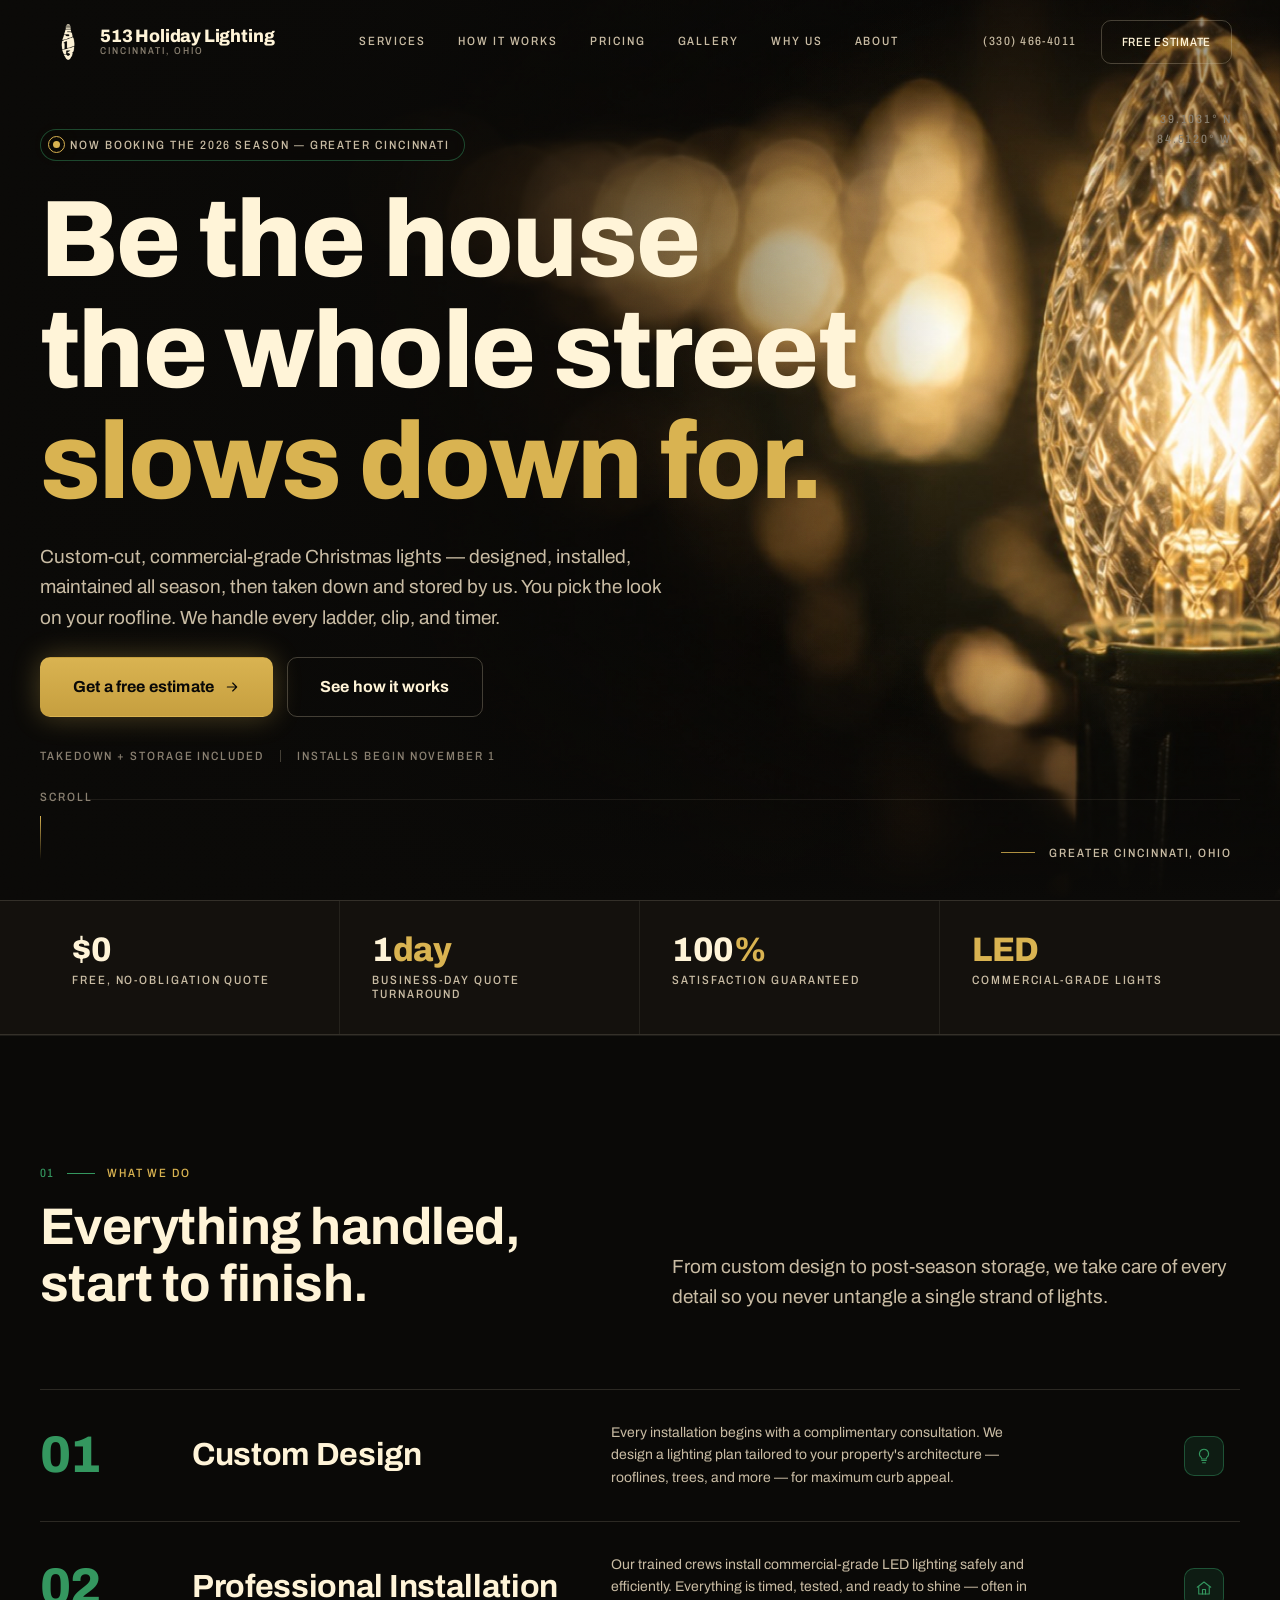
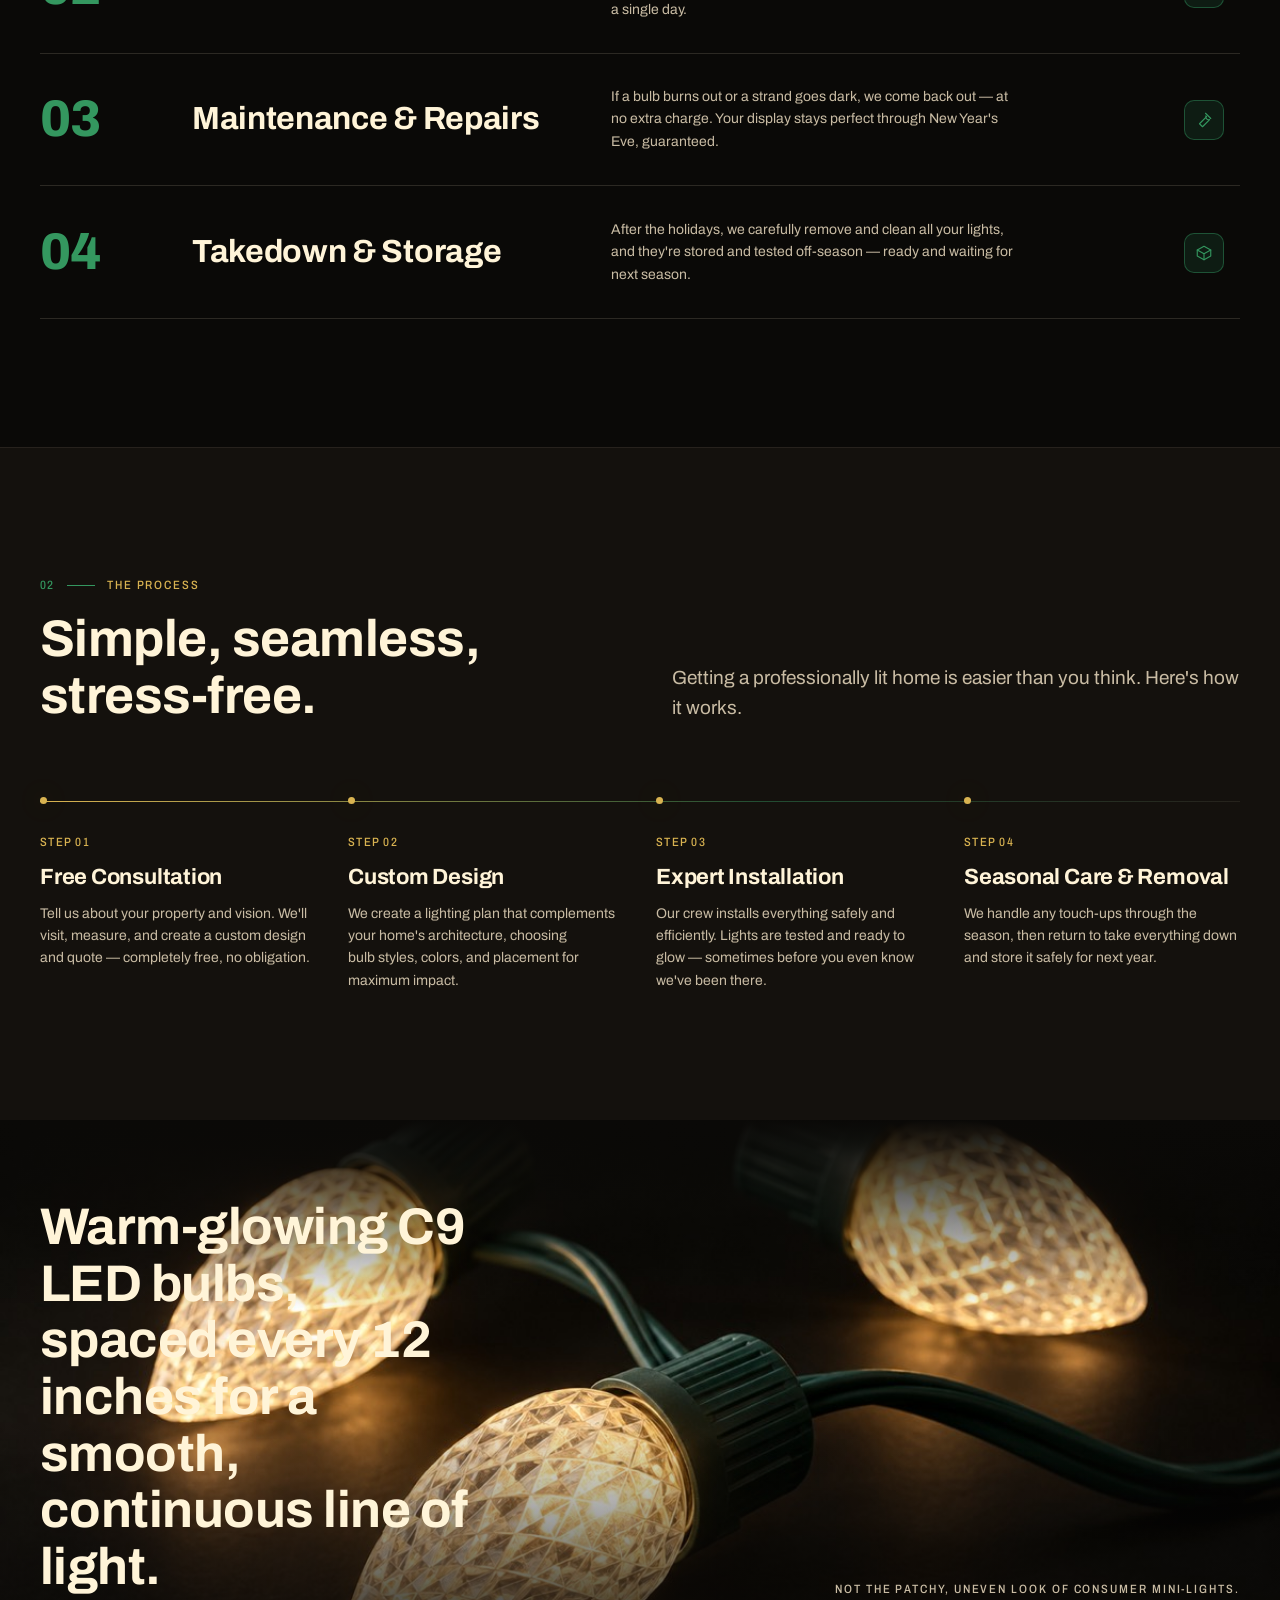
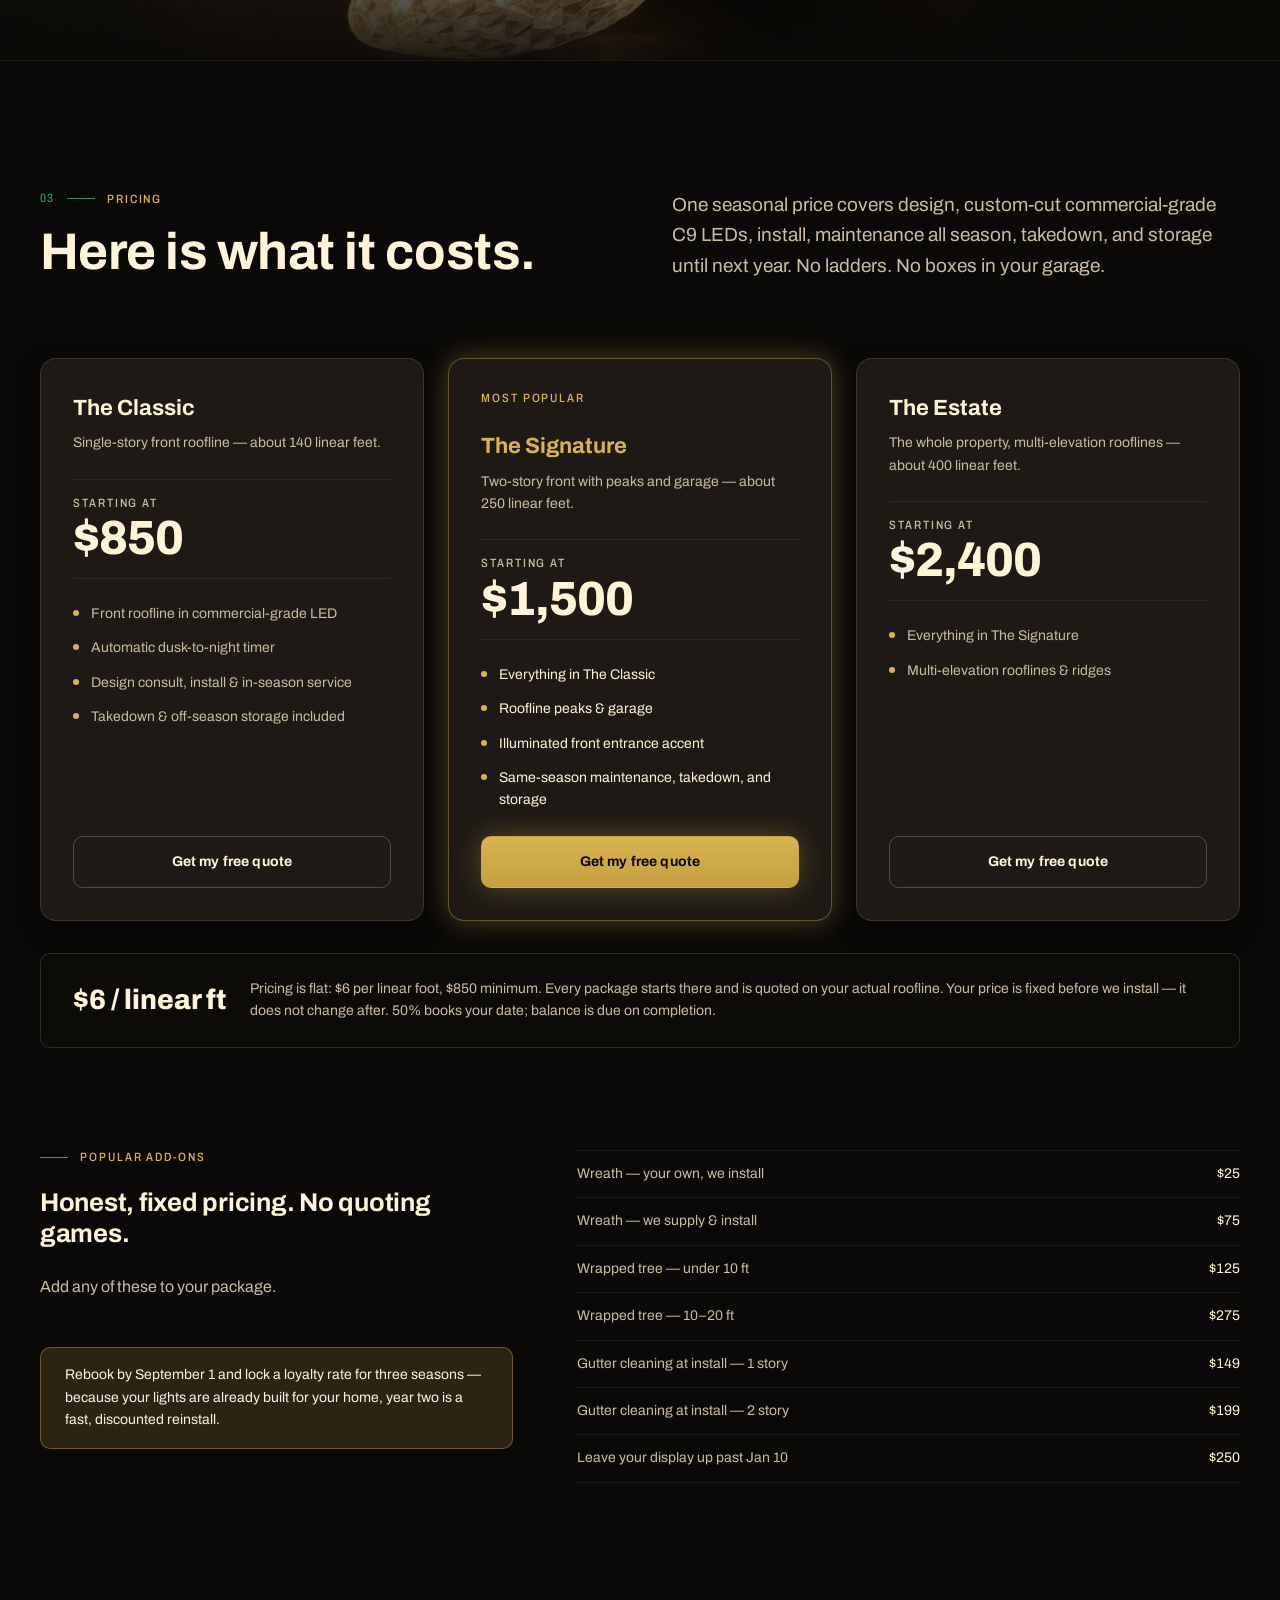
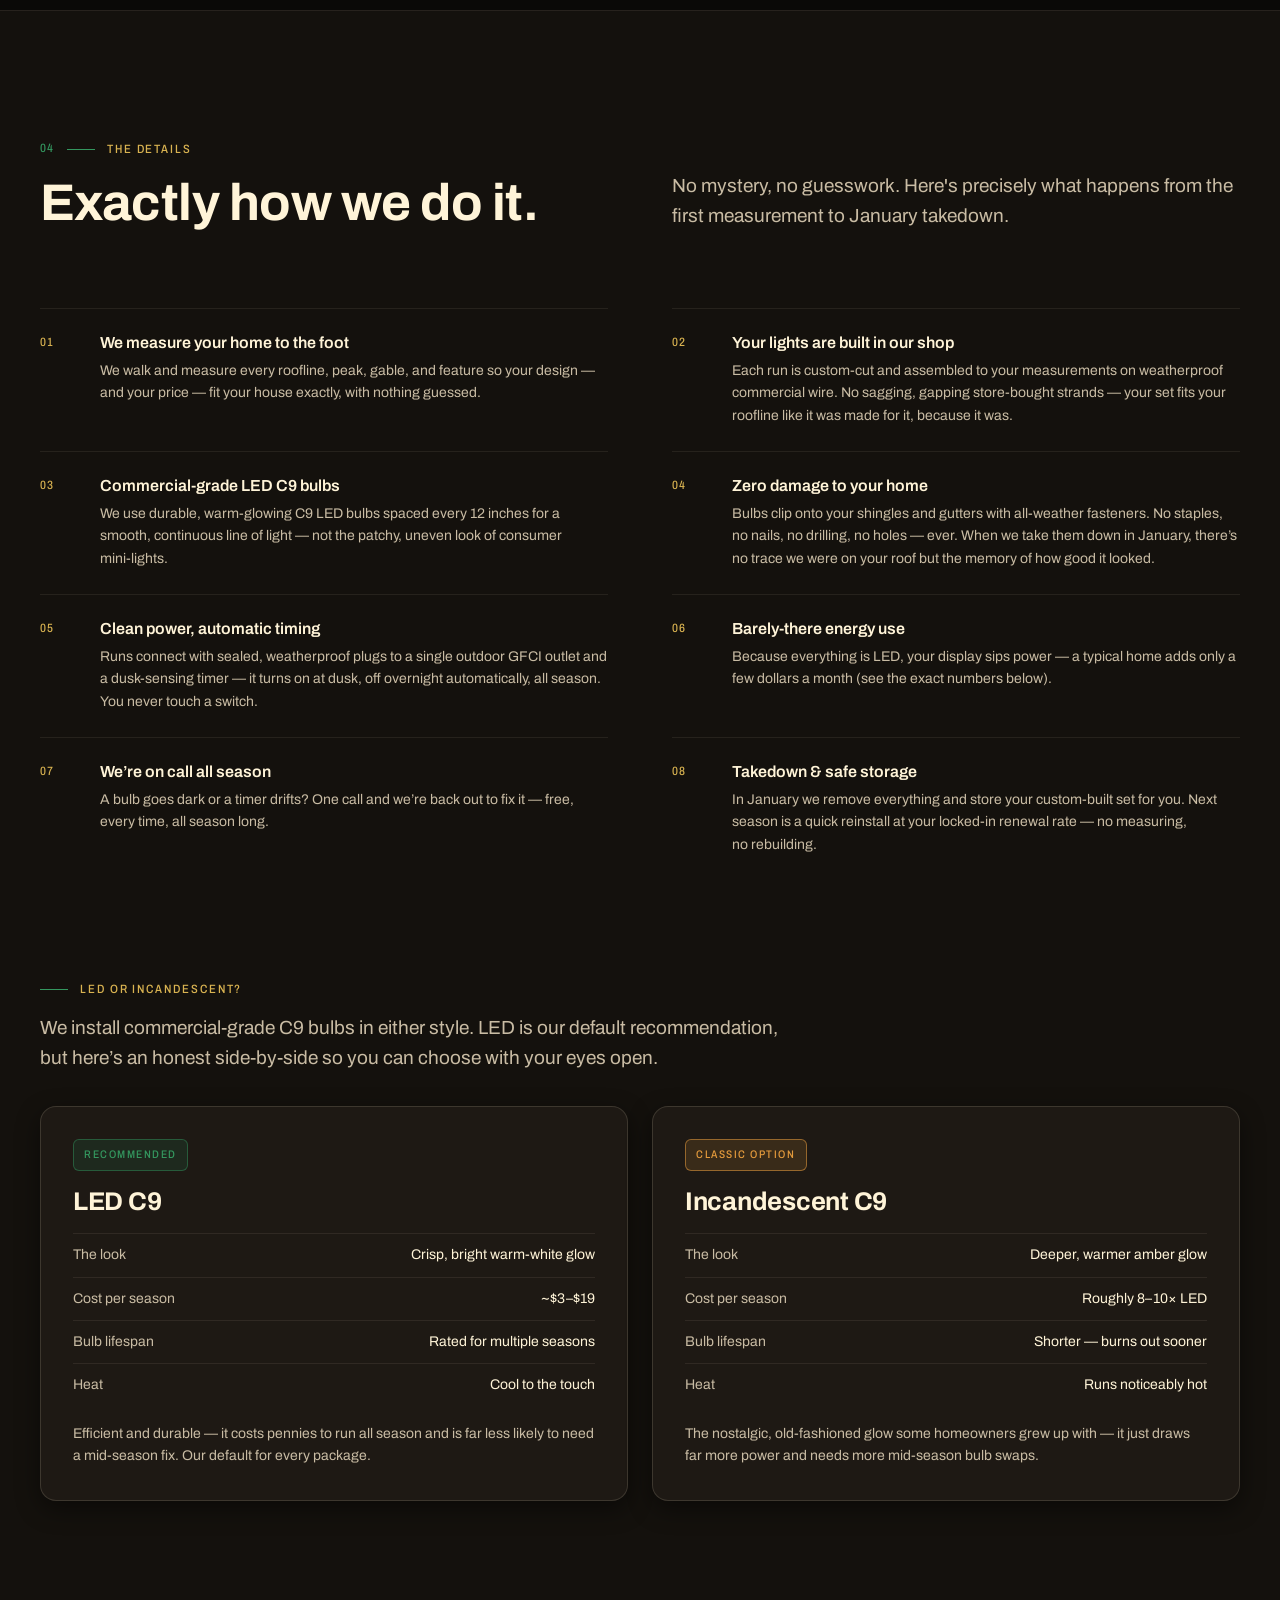
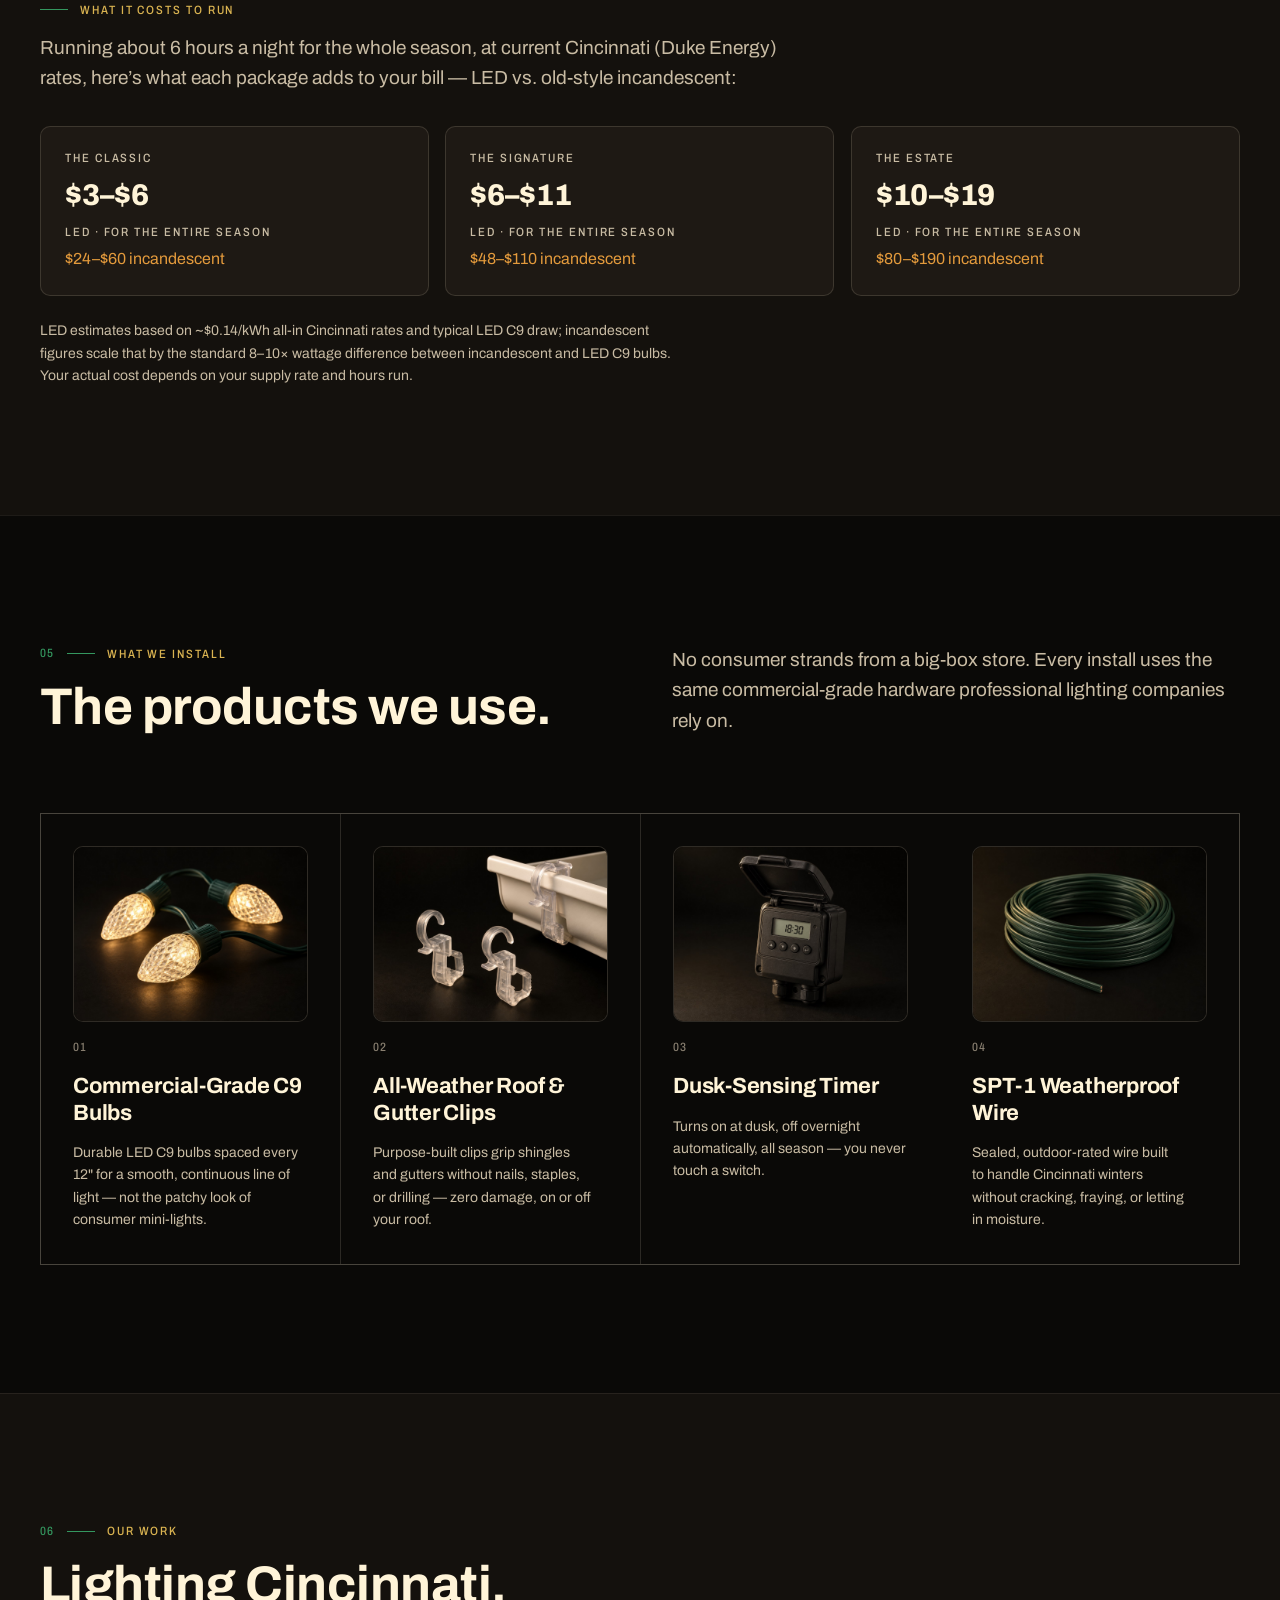
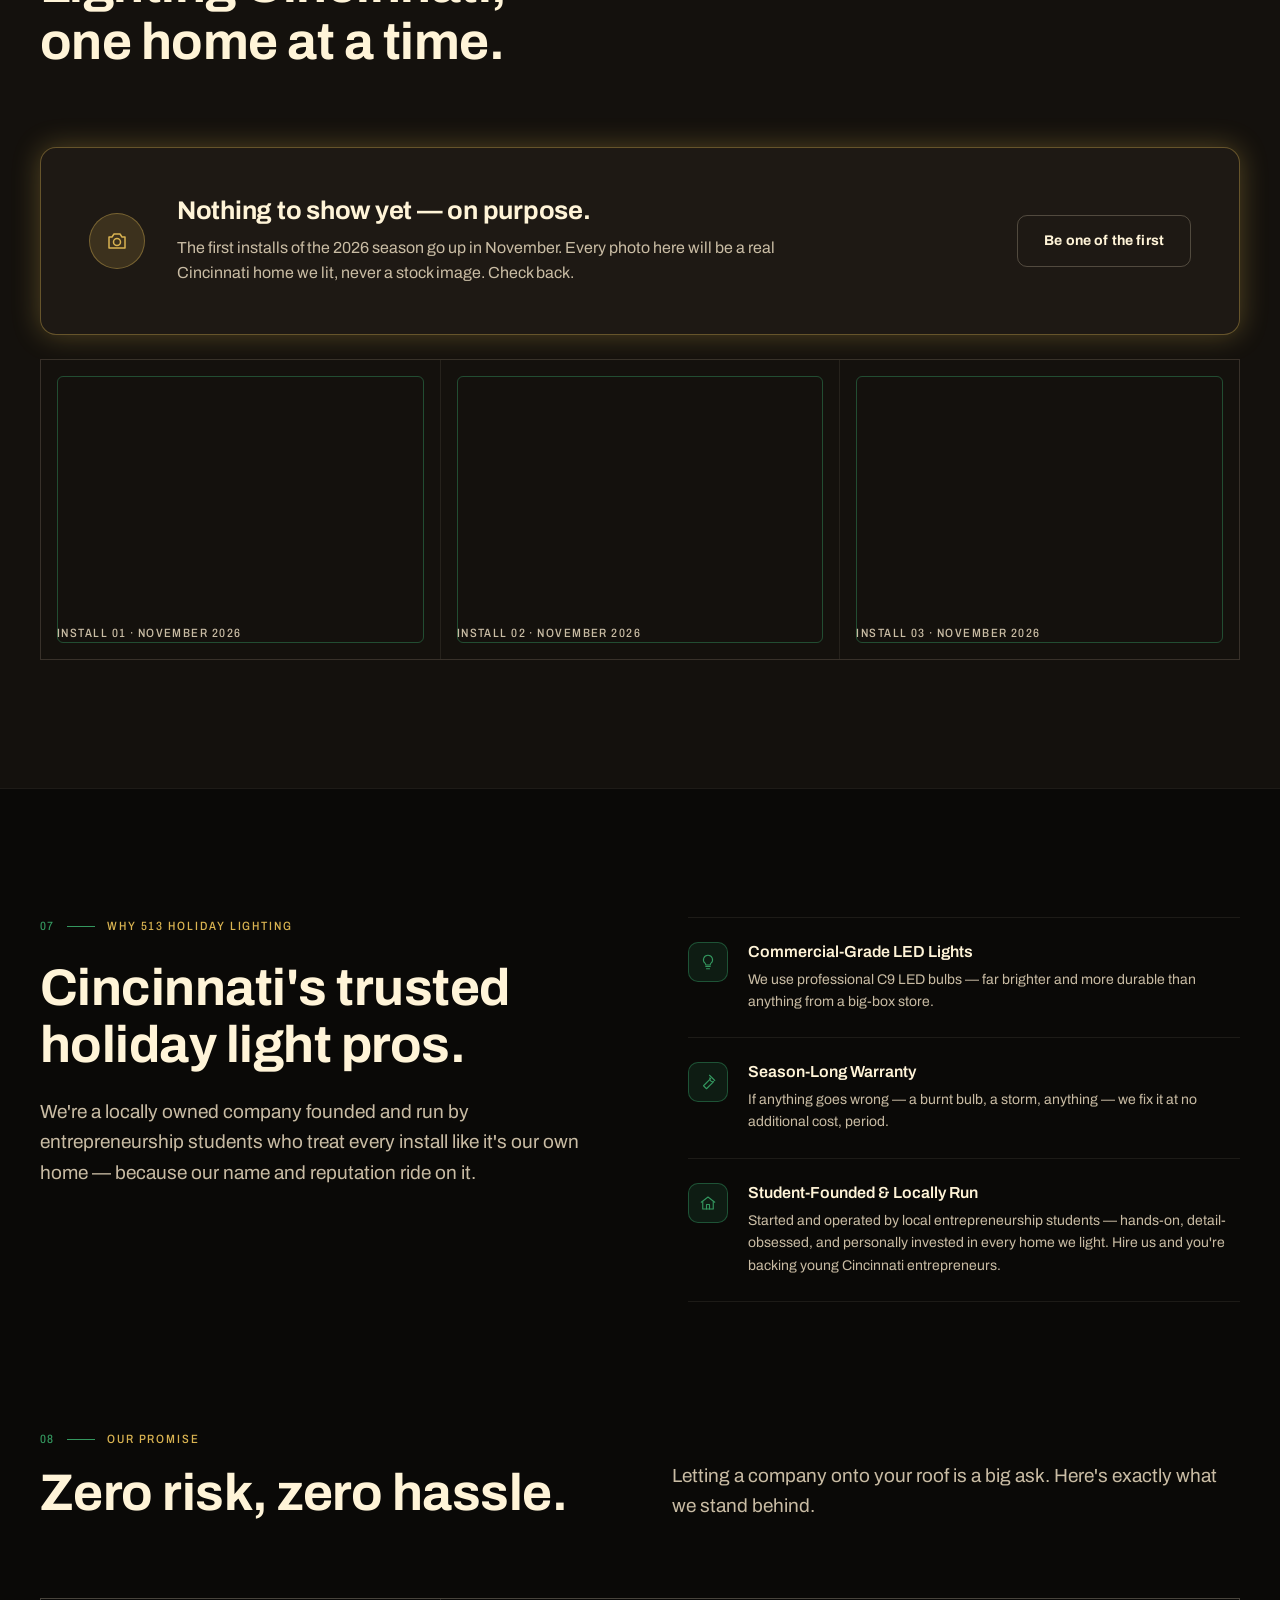
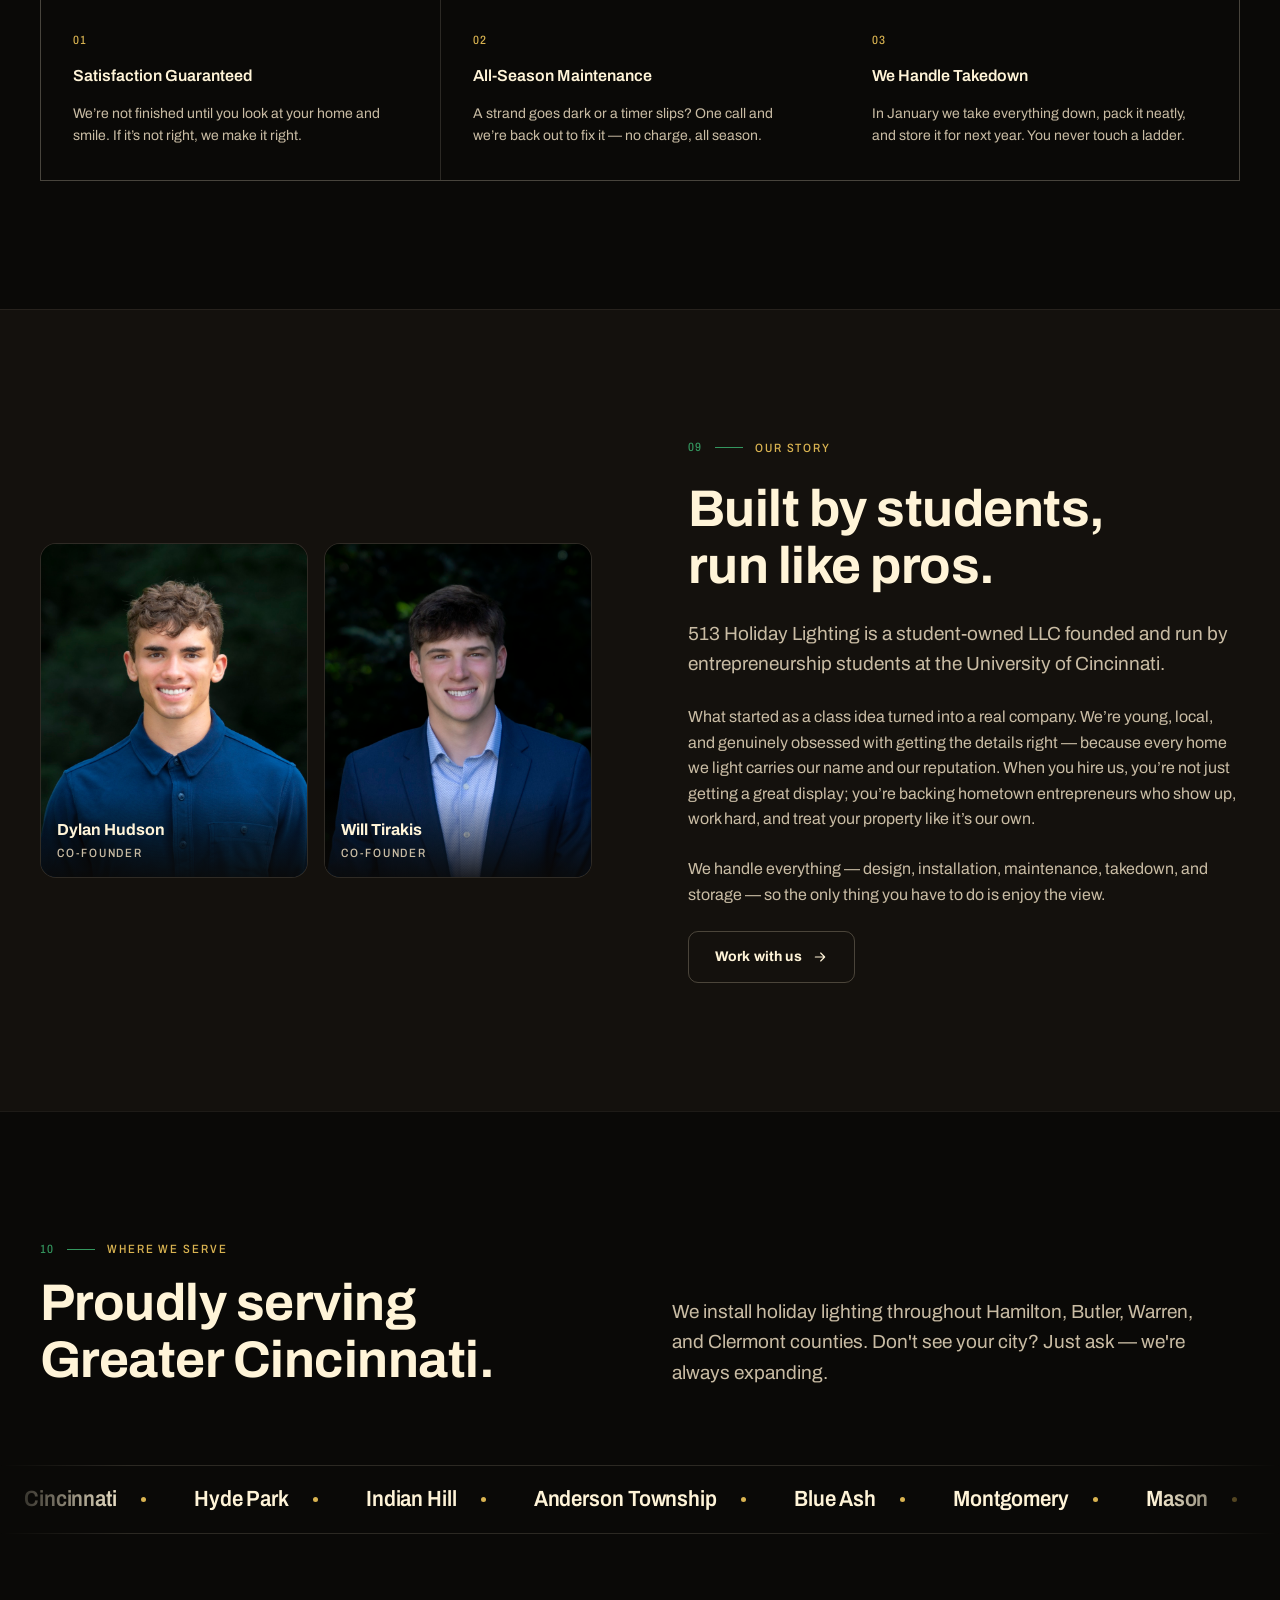
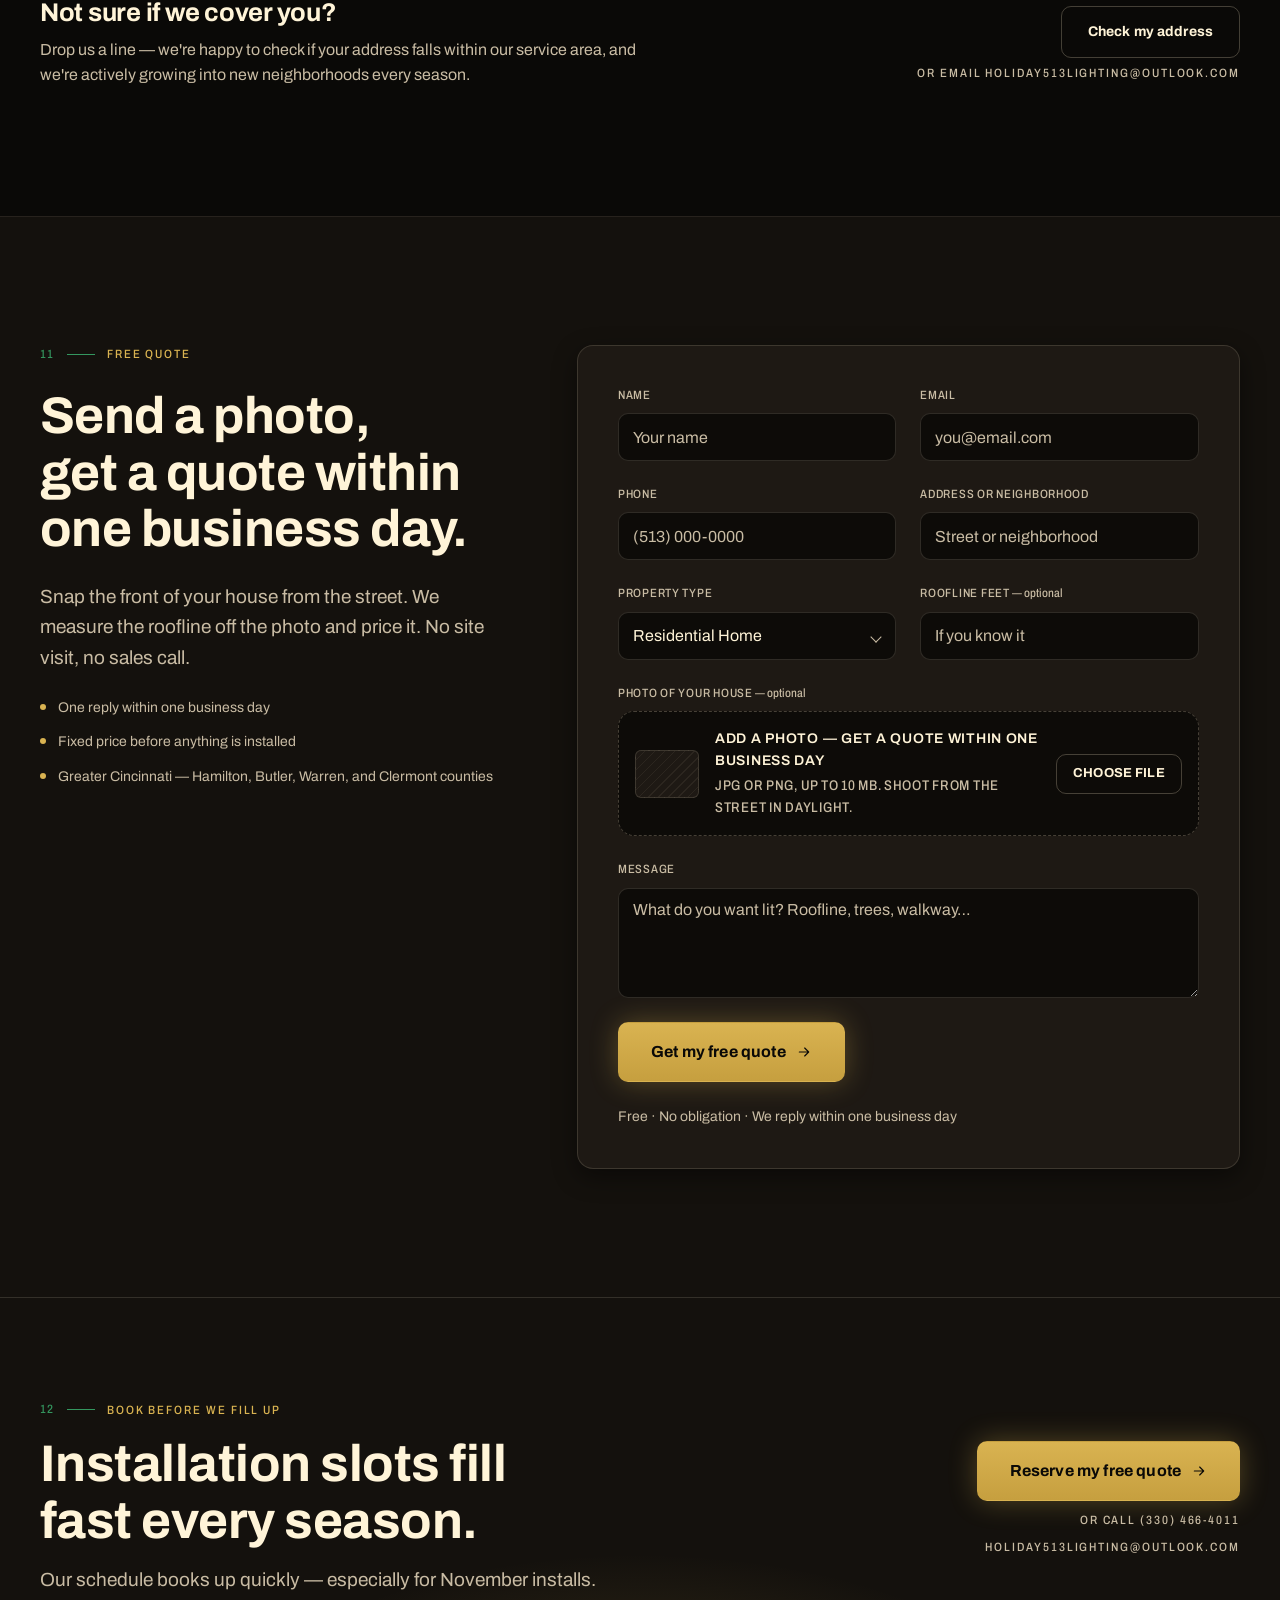
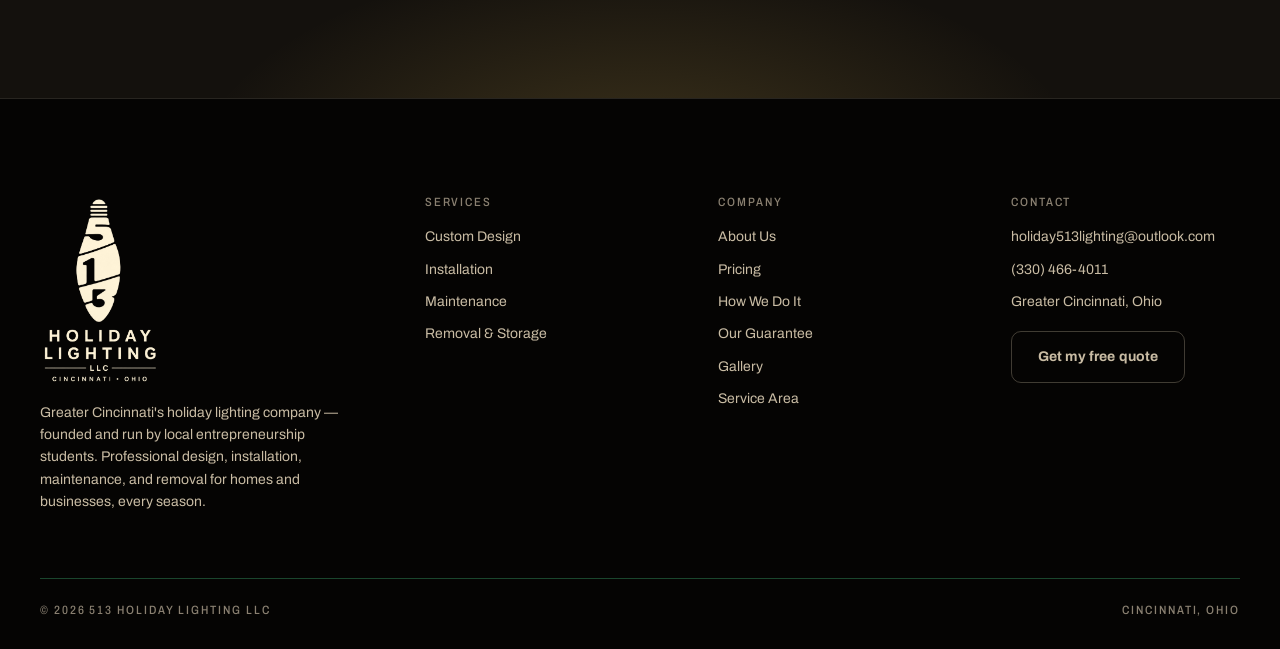
==== commit 081feb02: "Copy fixes, founder photo crops" ====
--- a/index.html
+++ b/index.html
@@ -6,22 +6,22 @@
   <title>513 Holiday Lighting LLC | Professional Christmas Light Installation Cincinnati</title>
   <meta name="description" content="Cincinnati's premier holiday lighting installation company. Professional design, installation, maintenance, and removal of Christmas lights for homes and businesses across Greater Cincinnati. Get a free quote.">
   <meta name="robots" content="index, follow">
-  <!-- REPLACE with the live Netlify or custom domain once known -->
-  <link rel="canonical" href="/">
+  <link rel="canonical" href="https://513holidaylighting.com/">
   <!-- theme-color mirrors --surface-0 in tokens.css; <meta> cannot read CSS variables -->
   <meta name="theme-color" content="#0A0907">
 
-  <!-- Open Graph / Twitter. og:image must be absolute once the domain is known: https://<domain>/assets/og-image.jpg -->
+  <!-- Open Graph / Twitter -->
   <meta property="og:type" content="website">
   <meta property="og:title" content="513 Holiday Lighting | Be the house the whole street slows down for.">
-  <meta property="og:description" content="Custom-cut, commercial-grade Christmas lights for Greater Cincinnati — designed, installed, maintained all season, then taken down and stored by us. Send a photo, get a quote in 24 hours.">
-  <meta property="og:image" content="/assets/og-image.jpg">
+  <meta property="og:description" content="Custom-cut, commercial-grade Christmas lights for Greater Cincinnati — designed, installed, maintained all season, then taken down and stored by us. Send a photo, get a quote within one business day.">
+  <meta property="og:url" content="https://513holidaylighting.com/">
+  <meta property="og:image" content="https://513holidaylighting.com/assets/og-image.jpg">
   <meta property="og:image:width" content="1200">
   <meta property="og:image:height" content="630">
   <meta name="twitter:card" content="summary_large_image">
   <meta name="twitter:title" content="513 Holiday Lighting | Be the house the whole street slows down for.">
-  <meta name="twitter:description" content="Custom-cut, commercial-grade Christmas lights for Greater Cincinnati. Send a photo, get a quote in 24 hours.">
-  <meta name="twitter:image" content="/assets/og-image.jpg">
+  <meta name="twitter:description" content="Custom-cut, commercial-grade Christmas lights for Greater Cincinnati. Send a photo, get a quote within one business day.">
+  <meta name="twitter:image" content="https://513holidaylighting.com/assets/og-image.jpg">
 
   <!-- Favicons -->
   <link rel="icon" type="image/png" sizes="32x32" href="assets/favicon-32.png">
@@ -43,6 +43,8 @@
     "@context": "https://schema.org",
     "@type": "LocalBusiness",
     "name": "513 Holiday Lighting LLC",
+    "url": "https://513holidaylighting.com/",
+    "image": "https://513holidaylighting.com/assets/og-image.jpg",
     "description": "Professional holiday lighting design, installation, maintenance, and removal serving Greater Cincinnati, Ohio.",
     "telephone": "+13304664011",
     "email": "holiday513lighting@outlook.com",
@@ -426,26 +428,26 @@
     <h1 class="display"><span>Be the house</span><span>the whole street</span><span class="gl">slows down for.</span></h1>
     <p class="lede">Custom-cut, commercial-grade Christmas lights — designed, installed, maintained all season, then taken down and stored by us. You pick the look on your roofline. We handle every ladder, clip, and timer.</p>
     <div class="actions"><a class="btn btn--gold btn--lg" href="#quote">Get a free estimate <svg viewBox="0 0 24 24" aria-hidden="true"><path d="M5 12h14M13 6l6 6-6 6"></path></svg></a><a class="btn btn--ghost btn--lg" href="#how-it-works">See how it works</a></div>
-    <p class="trust"><span class="label">Fully insured</span><span class="sep" aria-hidden="true"></span><span class="label">Takedown + storage included</span><span class="sep" aria-hidden="true"></span><span class="label">Installs begin November 1</span></p>
+    <p class="trust"><!-- TODO(insurance): restore "Fully insured" once the liability policy is bound. --><span class="label">Takedown + storage included</span><span class="sep" aria-hidden="true"></span><span class="label">Installs begin November 1</span></p>
   </div></div>
   <div class="hero__rule" aria-hidden="true"></div>
   <a class="hero__meta scroll" href="#services" aria-label="Scroll to services"><span class="label">Scroll</span><span class="line" aria-hidden="true"></span></a>
   <p class="hero__meta place"><span class="rule" aria-hidden="true"></span><span class="label label--in">Greater Cincinnati, Ohio</span></p>
 </section>
-<section class="proof reveal" aria-label="At a glance"><div class="wrap"><div class="item"><span class="num">$0</span><span class="label">Free, No-Obligation Quote</span></div><div class="item"><span class="num">24<em>hr</em></span><span class="label">Quote Turnaround</span></div><div class="item"><span class="num">100<em>%</em></span><span class="label">Satisfaction Guaranteed</span></div><div class="item"><span class="num"><em>LED</em></span><span class="label">Commercial-Grade Lights</span></div></div></section>
-<section class="sec" id="services"><div class="wrap"><div class="head head--row"><div class="stack" style="gap:var(--space-4)"><p class="eyebrow"><span class="idx">01</span><span class="rule" aria-hidden="true"></span><span class="label label--gold">What we do</span></p><h2 class="h2 reveal">Everything handled, start to finish.</h2></div><p class="lede reveal reveal-d1">From custom design to post-season storage, we take care of every detail so you never untangle a single strand of lights.</p></div><div class="svc"><div class="svc__row reveal"><span class="num">01</span><h3 class="h3">Custom Design</h3><p class="p">Every installation begins with a complimentary consultation. We design a lighting plan tailored to your property's architecture — rooflines, trees, garland, and more — for maximum curb appeal.</p><span class="ico"><svg viewBox="0 0 24 24" aria-hidden="true"><path d="M9 18h6M10 21h4"></path><path d="M12 3a6 6 0 0 0-4 10.5c.7.6 1 1.3 1 2.5h6c0-1.2.3-1.9 1-2.5A6 6 0 0 0 12 3z"></path></svg></span></div><div class="svc__row reveal reveal-d1"><span class="num">02</span><h3 class="h3">Professional Installation</h3><p class="p">Our trained crews install commercial-grade LED lighting safely and efficiently. Everything is timed, tested, and ready to shine — often in a single day.</p><span class="ico"><svg viewBox="0 0 24 24" aria-hidden="true"><path d="M3 11l9-7 9 7"></path><path d="M5 10v10h14V10"></path><path d="M10 20v-6h4v6"></path></svg></span></div><div class="svc__row reveal reveal-d2"><span class="num">03</span><h3 class="h3">Maintenance & Repairs</h3><p class="p">If a bulb burns out or a strand goes dark, we come back out — at no extra charge. Your display stays perfect through New Year's Eve, guaranteed.</p><span class="ico"><svg viewBox="0 0 24 24" aria-hidden="true"><path d="M14.5 6.5a4 4 0 0 0 5 5L13 18l-3 3-4-4 3-3 6.5-6.5z"></path><path d="M14 3l7 7"></path></svg></span></div><div class="svc__row reveal reveal-d2"><span class="num">04</span><h3 class="h3">Takedown & Storage</h3><p class="p">After the holidays, we carefully remove, clean, test, and store all your lights in our climate-controlled facility — ready and waiting for next season.</p><span class="ico"><svg viewBox="0 0 24 24" aria-hidden="true"><path d="M3 8l9-5 9 5v8l-9 5-9-5V8z"></path><path d="M3 8l9 5 9-5M12 13v8"></path></svg></span></div></div></div></section>
+<section class="proof reveal" aria-label="At a glance"><div class="wrap"><div class="item"><span class="num">$0</span><span class="label">Free, No-Obligation Quote</span></div><div class="item"><span class="num">1<em>day</em></span><span class="label">Business-Day Quote Turnaround</span></div><div class="item"><span class="num">100<em>%</em></span><span class="label">Satisfaction Guaranteed</span></div><div class="item"><span class="num"><em>LED</em></span><span class="label">Commercial-Grade Lights</span></div></div></section>
+<section class="sec" id="services"><div class="wrap"><div class="head head--row"><div class="stack" style="gap:var(--space-4)"><p class="eyebrow"><span class="idx">01</span><span class="rule" aria-hidden="true"></span><span class="label label--gold">What we do</span></p><h2 class="h2 reveal">Everything handled, start to finish.</h2></div><p class="lede reveal reveal-d1">From custom design to post-season storage, we take care of every detail so you never untangle a single strand of lights.</p></div><div class="svc"><div class="svc__row reveal"><span class="num">01</span><h3 class="h3">Custom Design</h3><p class="p">Every installation begins with a complimentary consultation. We design a lighting plan tailored to your property's architecture — rooflines, trees, and more — for maximum curb appeal.</p><span class="ico"><svg viewBox="0 0 24 24" aria-hidden="true"><path d="M9 18h6M10 21h4"></path><path d="M12 3a6 6 0 0 0-4 10.5c.7.6 1 1.3 1 2.5h6c0-1.2.3-1.9 1-2.5A6 6 0 0 0 12 3z"></path></svg></span></div><div class="svc__row reveal reveal-d1"><span class="num">02</span><h3 class="h3">Professional Installation</h3><p class="p">Our trained crews install commercial-grade LED lighting safely and efficiently. Everything is timed, tested, and ready to shine — often in a single day.</p><span class="ico"><svg viewBox="0 0 24 24" aria-hidden="true"><path d="M3 11l9-7 9 7"></path><path d="M5 10v10h14V10"></path><path d="M10 20v-6h4v6"></path></svg></span></div><div class="svc__row reveal reveal-d2"><span class="num">03</span><h3 class="h3">Maintenance & Repairs</h3><p class="p">If a bulb burns out or a strand goes dark, we come back out — at no extra charge. Your display stays perfect through New Year's Eve, guaranteed.</p><span class="ico"><svg viewBox="0 0 24 24" aria-hidden="true"><path d="M14.5 6.5a4 4 0 0 0 5 5L13 18l-3 3-4-4 3-3 6.5-6.5z"></path><path d="M14 3l7 7"></path></svg></span></div><div class="svc__row reveal reveal-d2"><span class="num">04</span><h3 class="h3">Takedown & Storage</h3><p class="p">After the holidays, we carefully remove and clean all your lights, and they're stored and tested off-season — ready and waiting for next season.</p><span class="ico"><svg viewBox="0 0 24 24" aria-hidden="true"><path d="M3 8l9-5 9 5v8l-9 5-9-5V8z"></path><path d="M3 8l9 5 9-5M12 13v8"></path></svg></span></div></div></div></section>
 <section class="sec sec--lift" id="how-it-works"><div class="wrap"><div class="head head--row"><div class="stack" style="gap:var(--space-4)"><p class="eyebrow"><span class="idx">02</span><span class="rule" aria-hidden="true"></span><span class="label label--gold">The process</span></p><h2 class="h2 reveal">Simple, seamless, stress-free.</h2></div><p class="lede reveal reveal-d1">Getting a professionally lit home is easier than you think. Here's how it works.</p></div><div class="steps reveal-track"><div class="step reveal"><span class="idx">Step 01</span><h3 class="h3">Free Consultation</h3><p class="p">Tell us about your property and vision. We'll visit, measure, and create a custom design and quote — completely free, no obligation.</p></div><div class="step reveal reveal-d1"><span class="idx">Step 02</span><h3 class="h3">Custom Design</h3><p class="p">We create a lighting plan that complements your home's architecture, choosing bulb styles, colors, and placement for maximum impact.</p></div><div class="step reveal reveal-d2"><span class="idx">Step 03</span><h3 class="h3">Expert Installation</h3><p class="p">Our crew installs everything safely and efficiently. Lights are tested and ready to glow — sometimes before you even know we've been there.</p></div><div class="step reveal reveal-d2"><span class="idx">Step 04</span><h3 class="h3">Seasonal Care & Removal</h3><p class="p">We handle any touch-ups through the season, then return to take everything down and store it safely for next year.</p></div></div></div></section>
 <section class="band-photo reveal-track" aria-label="Commercial-grade C9 bulbs">
   <img src="assets/products/c9-led-bulbs.jpg" alt="Three warm-white faceted C9 LED bulbs on green commercial wire" width="1200" height="900" loading="lazy" decoding="async">
   <div class="wrap"><h2 class="h2 reveal">Warm-glowing C9 LED bulbs, spaced every 12 inches for a smooth, continuous line of light.</h2><p class="label label--in reveal reveal-d1">Not the patchy, uneven look of consumer mini-lights.</p></div>
 </section>
 <section class="sec" id="pricing"><div class="wrap"><div class="head head--row"><div class="stack" style="gap:var(--space-4)"><p class="eyebrow"><span class="idx">03</span><span class="rule" aria-hidden="true"></span><span class="label label--gold">Pricing</span></p><h2 class="h2 reveal">Here is what it costs.</h2></div><p class="lede reveal reveal-d1">One seasonal price covers design, custom-cut commercial-grade C9 LEDs, install, maintenance all season, takedown, and storage until next year. No ladders. No boxes in your garage.</p></div>
-<div class="pk"><div class="card reveal"><div class="stack" style="gap:6px"><h3 class="name">The Classic</h3><p class="fit">Single-story front roofline — about 140 linear feet.</p></div><p class="price"><span class="label label--in">Starting at</span><span class="fig">$850</span></p><ul class="inc"><li>Front roofline in commercial-grade LED</li><li>Automatic dusk-to-night timer</li><li>Design consult, install & in-season service</li><li>Takedown & off-season storage included</li></ul><a class="btn btn--ghost" href="#quote">Get my free quote</a></div><div class="card card--anchor reveal"><span class="label label--gold">Most popular</span><div class="stack" style="gap:6px"><h3 class="name">The Signature</h3><p class="fit">Two-story front with peaks and garage — about 250 linear feet.</p></div><p class="price"><span class="label label--in">Starting at</span><span class="fig">$1,500</span></p><ul class="inc"><li>Everything in The Classic</li><li>Roofline peaks & garage</li><li>Illuminated front entrance accent</li><li>Same-season maintenance, takedown, and storage</li></ul><a class="btn btn--gold" href="#quote">Get my free quote</a></div><div class="card reveal"><div class="stack" style="gap:6px"><h3 class="name">The Estate</h3><p class="fit">The whole property, multi-elevation rooflines — about 400 linear feet.</p></div><p class="price"><span class="label label--in">Starting at</span><span class="fig">$2,400</span></p><ul class="inc"><li>Everything in The Signature</li><li>Multi-elevation rooflines & ridges</li><li>Two wrapped trees</li><li>Wreath & garland package</li></ul><a class="btn btn--ghost" href="#quote">Get my free quote</a></div></div>
+<div class="pk"><div class="card reveal"><div class="stack" style="gap:6px"><h3 class="name">The Classic</h3><p class="fit">Single-story front roofline — about 140 linear feet.</p></div><p class="price"><span class="label label--in">Starting at</span><span class="fig">$850</span></p><ul class="inc"><li>Front roofline in commercial-grade LED</li><li>Automatic dusk-to-night timer</li><li>Design consult, install & in-season service</li><li>Takedown & off-season storage included</li></ul><a class="btn btn--ghost" href="#quote">Get my free quote</a></div><div class="card card--anchor reveal"><span class="label label--gold">Most popular</span><div class="stack" style="gap:6px"><h3 class="name">The Signature</h3><p class="fit">Two-story front with peaks and garage — about 250 linear feet.</p></div><p class="price"><span class="label label--in">Starting at</span><span class="fig">$1,500</span></p><ul class="inc"><li>Everything in The Classic</li><li>Roofline peaks & garage</li><li>Illuminated front entrance accent</li><li>Same-season maintenance, takedown, and storage</li></ul><a class="btn btn--gold" href="#quote">Get my free quote</a></div><div class="card reveal"><div class="stack" style="gap:6px"><h3 class="name">The Estate</h3><p class="fit">The whole property, multi-elevation rooflines — about 400 linear feet.</p></div><p class="price"><span class="label label--in">Starting at</span><span class="fig">$2,400</span></p><ul class="inc"><li>Everything in The Signature</li><li>Multi-elevation rooflines & ridges</li></ul><a class="btn btn--ghost" href="#quote">Get my free quote</a></div></div>
 <p class="flat reveal"><span class="fig">$6 / linear ft</span><span class="small">Pricing is flat: $6 per linear foot, $850 minimum. Every package starts there and is quoted on your actual roofline. Your price is fixed before we install — it does not change after. 50% books your date; balance is due on completion.</span></p>
 <div class="addons"><div class="stack reveal"><p class="eyebrow"><span class="rule" aria-hidden="true"></span><span class="label label--gold">Popular add-ons</span></p><h3 class="h3">Honest, fixed pricing. No quoting games.</h3><p class="p">Add any of these to your package.</p><p class="rebook">Rebook by September 1 and lock a loyalty rate for three seasons — because your lights are already built for your home, year two is a fast, discounted reinstall.</p></div><ul class="reveal reveal-d1"><li><span>Wreath — your own, we install</span><span>$25</span></li><li><span>Wreath — we supply & install</span><span>$75</span></li><li><span>Wrapped tree — under 10 ft</span><span>$125</span></li><li><span>Wrapped tree — 10–20 ft</span><span>$275</span></li><li><span>Gutter cleaning at install — 1 story</span><span>$149</span></li><li><span>Gutter cleaning at install — 2 story</span><span>$199</span></li><li><span>Leave your display up past Jan 10</span><span>$250</span></li></ul></div>
 </div></section>
 <section class="sec sec--lift" id="details"><div class="wrap"><div class="head head--row"><div class="stack" style="gap:var(--space-4)"><p class="eyebrow"><span class="idx">04</span><span class="rule" aria-hidden="true"></span><span class="label label--gold">The details</span></p><h2 class="h2 reveal">Exactly how we do it.</h2></div><p class="lede reveal reveal-d1">No mystery, no guesswork. Here's precisely what happens from the first measurement to January takedown.</p></div>
-<div class="ruled"><div class="row reveal"><span class="idx" style="color:var(--accent)">01</span><div class="stack" style="gap:6px"><h3 class="h4">We measure your home to the foot</h3><p class="p">We walk and measure every roofline, peak, gable, and feature so your design — and your price — fit your house exactly, with nothing guessed.</p></div></div><div class="row reveal"><span class="idx" style="color:var(--accent)">02</span><div class="stack" style="gap:6px"><h3 class="h4">Your lights are built in our shop</h3><p class="p">Each run is custom-cut and assembled to your measurements on weatherproof commercial wire. No sagging, gapping store-bought strands — your set fits your roofline like it was made for it, because it was.</p></div></div><div class="row reveal"><span class="idx" style="color:var(--accent)">03</span><div class="stack" style="gap:6px"><h3 class="h4">Commercial-grade LED C9 bulbs</h3><p class="p">We use durable, warm-glowing C9 LED bulbs spaced every 12 inches for a smooth, continuous line of light — not the patchy, uneven look of consumer mini-lights.</p></div></div><div class="row reveal"><span class="idx" style="color:var(--accent)">04</span><div class="stack" style="gap:6px"><h3 class="h4">Zero damage to your home</h3><p class="p">Bulbs clip onto your shingles and gutters with all-weather fasteners. No staples, no nails, no drilling, no holes — ever. When we take them down in January, there’s no trace we were on your roof but the memory of how good it looked.</p></div></div><div class="row reveal"><span class="idx" style="color:var(--accent)">05</span><div class="stack" style="gap:6px"><h3 class="h4">Clean power, automatic timing</h3><p class="p">Runs connect with sealed, weatherproof plugs to a single outdoor GFCI outlet and a professional astronomical timer — it turns your display on at dusk and off overnight, on its own, all season. You never touch a switch.</p></div></div><div class="row reveal"><span class="idx" style="color:var(--accent)">06</span><div class="stack" style="gap:6px"><h3 class="h4">Barely-there energy use</h3><p class="p">Because everything is LED, your display sips power — a typical home adds only a few dollars a month (see the exact numbers below).</p></div></div><div class="row reveal"><span class="idx" style="color:var(--accent)">07</span><div class="stack" style="gap:6px"><h3 class="h4">We’re on call all season</h3><p class="p">A bulb goes dark or a timer drifts? One call and we’re back out to fix it — free, every time, all season long.</p></div></div><div class="row reveal"><span class="idx" style="color:var(--accent)">08</span><div class="stack" style="gap:6px"><h3 class="h4">Takedown & safe storage</h3><p class="p">In January we remove everything and store your custom-built set for you. Next season is a quick reinstall at your locked-in renewal rate — no measuring, no rebuilding.</p></div></div></div>
+<div class="ruled"><div class="row reveal"><span class="idx" style="color:var(--accent)">01</span><div class="stack" style="gap:6px"><h3 class="h4">We measure your home to the foot</h3><p class="p">We walk and measure every roofline, peak, gable, and feature so your design — and your price — fit your house exactly, with nothing guessed.</p></div></div><div class="row reveal"><span class="idx" style="color:var(--accent)">02</span><div class="stack" style="gap:6px"><h3 class="h4">Your lights are built in our shop</h3><p class="p">Each run is custom-cut and assembled to your measurements on weatherproof commercial wire. No sagging, gapping store-bought strands — your set fits your roofline like it was made for it, because it was.</p></div></div><div class="row reveal"><span class="idx" style="color:var(--accent)">03</span><div class="stack" style="gap:6px"><h3 class="h4">Commercial-grade LED C9 bulbs</h3><p class="p">We use durable, warm-glowing C9 LED bulbs spaced every 12 inches for a smooth, continuous line of light — not the patchy, uneven look of consumer mini-lights.</p></div></div><div class="row reveal"><span class="idx" style="color:var(--accent)">04</span><div class="stack" style="gap:6px"><h3 class="h4">Zero damage to your home</h3><p class="p">Bulbs clip onto your shingles and gutters with all-weather fasteners. No staples, no nails, no drilling, no holes — ever. When we take them down in January, there’s no trace we were on your roof but the memory of how good it looked.</p></div></div><div class="row reveal"><span class="idx" style="color:var(--accent)">05</span><div class="stack" style="gap:6px"><h3 class="h4">Clean power, automatic timing</h3><p class="p">Runs connect with sealed, weatherproof plugs to a single outdoor GFCI outlet and a dusk-sensing timer — it turns on at dusk, off overnight automatically, all season. You never touch a switch.</p></div></div><div class="row reveal"><span class="idx" style="color:var(--accent)">06</span><div class="stack" style="gap:6px"><h3 class="h4">Barely-there energy use</h3><p class="p">Because everything is LED, your display sips power — a typical home adds only a few dollars a month (see the exact numbers below).</p></div></div><div class="row reveal"><span class="idx" style="color:var(--accent)">07</span><div class="stack" style="gap:6px"><h3 class="h4">We’re on call all season</h3><p class="p">A bulb goes dark or a timer drifts? One call and we’re back out to fix it — free, every time, all season long.</p></div></div><div class="row reveal"><span class="idx" style="color:var(--accent)">08</span><div class="stack" style="gap:6px"><h3 class="h4">Takedown & safe storage</h3><p class="p">In January we remove everything and store your custom-built set for you. Next season is a quick reinstall at your locked-in renewal rate — no measuring, no rebuilding.</p></div></div></div>
 <div class="sub"><p class="eyebrow"><span class="rule" aria-hidden="true"></span><span class="label label--gold">LED or incandescent?</span></p><p class="lede">We install commercial-grade C9 bulbs in either style. LED is our default recommendation, but here’s an honest side-by-side so you can choose with your eyes open.</p></div>
 <div class="spec">
 <div class="card reveal"><span class="tag">Recommended</span><h3 class="h3">LED C9</h3><div class="kv"><div><span>The look</span><span>Crisp, bright warm-white glow</span></div><div><span>Cost per season</span><span>~$3–$19</span></div><div><span>Bulb lifespan</span><span>Rated for multiple seasons</span></div><div><span>Heat</span><span>Cool to the touch</span></div></div><p class="p small">Efficient and durable — it costs pennies to run all season and is far less likely to need a mid-season fix. Our default for every package.</p></div>
@@ -455,19 +457,19 @@
 <div class="cost"><div class="c reveal"><span class="label">The Classic</span><span class="led">$3–$6</span><span class="label label--in">LED · for the entire season</span><span class="inc-amt">$24–$60 incandescent</span></div><div class="c reveal reveal-d1"><span class="label">The Signature</span><span class="led">$6–$11</span><span class="label label--in">LED · for the entire season</span><span class="inc-amt">$48–$110 incandescent</span></div><div class="c reveal reveal-d2"><span class="label">The Estate</span><span class="led">$10–$19</span><span class="label label--in">LED · for the entire season</span><span class="inc-amt">$80–$190 incandescent</span></div></div>
 <p class="small" style="margin-top:var(--space-5);max-width:80ch">LED estimates based on ~$0.14/kWh all-in Cincinnati rates and typical LED C9 draw; incandescent figures scale that by the standard 8–10× wattage difference between incandescent and LED C9 bulbs. Your actual cost depends on your supply rate and hours run.</p>
 </div></section>
-<section class="sec" id="products"><div class="wrap"><div class="head head--row"><div class="stack" style="gap:var(--space-4)"><p class="eyebrow"><span class="idx">05</span><span class="rule" aria-hidden="true"></span><span class="label label--gold">What we install</span></p><h2 class="h2 reveal">The products we use.</h2></div><p class="lede reveal reveal-d1">No consumer strands from a big-box store. Every install uses the same commercial-grade hardware professional lighting companies rely on.</p></div><div class="grid grid--4"><div class="cell reveal"><img class="pimg" src="assets/products/c9-led-bulbs.jpg" alt="Three faceted warm-white C9 LED bulbs on green wire" width="1200" height="900" loading="lazy" decoding="async"><span class="idx">01</span><h3 class="h3">Commercial-Grade C9 Bulbs</h3><p class="p">Durable LED C9 bulbs spaced every 12&quot; for a smooth, continuous line of light — not the patchy look of consumer mini-lights.</p></div><div class="cell reveal reveal-d1"><img class="pimg" src="assets/products/gutter-clips.jpg" alt="Clear all-weather light clips, one shown hooked onto a gutter edge" width="1200" height="900" loading="lazy" decoding="async"><span class="idx">02</span><h3 class="h3">All-Weather Roof & Gutter Clips</h3><p class="p">Purpose-built clips grip shingles and gutters without nails, staples, or drilling — zero damage, on or off your roof.</p></div><div class="cell reveal reveal-d2"><img class="pimg" src="assets/products/astronomical-timer.jpg" alt="Weatherproof digital astronomical timer with its lid open" width="1200" height="900" loading="lazy" decoding="async"><span class="idx">03</span><h3 class="h3">Astronomical Timer</h3><p class="p">Calculates dusk and dawn for your exact address and switches your display on and off automatically, all season — you never touch a switch.</p></div><div class="cell reveal reveal-d2"><img class="pimg" src="assets/products/spt1-wire.jpg" alt="Coil of green SPT-1 outdoor-rated two-conductor wire" width="1200" height="900" loading="lazy" decoding="async"><span class="idx">04</span><h3 class="h3">SPT-1 Weatherproof Wire</h3><p class="p">Sealed, outdoor-rated wire built to handle Cincinnati winters without cracking, fraying, or letting in moisture.</p></div></div></div></section>
+<section class="sec" id="products"><div class="wrap"><div class="head head--row"><div class="stack" style="gap:var(--space-4)"><p class="eyebrow"><span class="idx">05</span><span class="rule" aria-hidden="true"></span><span class="label label--gold">What we install</span></p><h2 class="h2 reveal">The products we use.</h2></div><p class="lede reveal reveal-d1">No consumer strands from a big-box store. Every install uses the same commercial-grade hardware professional lighting companies rely on.</p></div><div class="grid grid--4"><div class="cell reveal"><img class="pimg" src="assets/products/c9-led-bulbs.jpg" alt="Three faceted warm-white C9 LED bulbs on green wire" width="1200" height="900" loading="lazy" decoding="async"><span class="idx">01</span><h3 class="h3">Commercial-Grade C9 Bulbs</h3><p class="p">Durable LED C9 bulbs spaced every 12&quot; for a smooth, continuous line of light — not the patchy look of consumer mini-lights.</p></div><div class="cell reveal reveal-d1"><img class="pimg" src="assets/products/gutter-clips.jpg" alt="Clear all-weather light clips, one shown hooked onto a gutter edge" width="1200" height="900" loading="lazy" decoding="async"><span class="idx">02</span><h3 class="h3">All-Weather Roof & Gutter Clips</h3><p class="p">Purpose-built clips grip shingles and gutters without nails, staples, or drilling — zero damage, on or off your roof.</p></div><div class="cell reveal reveal-d2"><img class="pimg" src="assets/products/astronomical-timer.jpg" alt="Weatherproof dusk-sensing outdoor timer with its lid open" width="1200" height="900" loading="lazy" decoding="async"><span class="idx">03</span><h3 class="h3">Dusk-Sensing Timer</h3><p class="p">Turns on at dusk, off overnight automatically, all season — you never touch a switch.</p></div><div class="cell reveal reveal-d2"><img class="pimg" src="assets/products/spt1-wire.jpg" alt="Coil of green SPT-1 outdoor-rated two-conductor wire" width="1200" height="900" loading="lazy" decoding="async"><span class="idx">04</span><h3 class="h3">SPT-1 Weatherproof Wire</h3><p class="p">Sealed, outdoor-rated wire built to handle Cincinnati winters without cracking, fraying, or letting in moisture.</p></div></div></div></section>
 <section class="sec sec--lift" id="gallery"><div class="wrap"><div class="head"><div class="stack" style="gap:var(--space-4)"><p class="eyebrow"><span class="idx">06</span><span class="rule" aria-hidden="true"></span><span class="label label--gold">Our work</span></p><h2 class="h2 reveal">Lighting Cincinnati, one home at a time.</h2></div></div>
 <div class="empty reveal"><div class="mark" aria-hidden="true"><svg viewBox="0 0 24 24" aria-hidden="true"><path d="M4 8h3l2-3h6l2 3h3v11H4V8z"></path><circle cx="12" cy="13" r="3.5"></circle></svg></div><div class="stack" style="gap:8px"><h3 class="h3">Nothing to show yet — on purpose.</h3><p class="p">The first installs of the 2026 season go up in November. Every photo here will be a real Cincinnati home we lit, never a stock image. Check back.</p></div><a class="btn btn--ghost" href="#quote">Be one of the first</a></div>
 <div class="gal reveal reveal-d1" aria-hidden="true"><div class="slot"><span class="idx">Install 01 · November 2026</span></div><div class="slot"><span class="idx">Install 02 · November 2026</span></div><div class="slot"><span class="idx">Install 03 · November 2026</span></div></div>
 </div></section>
-<section class="sec" id="why-us"><div class="wrap"><div class="two"><div class="stack"><p class="eyebrow"><span class="idx">07</span><span class="rule" aria-hidden="true"></span><span class="label label--gold">Why 513 Holiday Lighting</span></p><h2 class="h2 reveal">Cincinnati's trusted holiday light pros.</h2><p class="lede reveal reveal-d1">We're a locally owned company founded and run by entrepreneurship students who treat every install like it's our own home — because our name and reputation ride on it.</p></div><div class="tlist"><div class="t reveal"><span class="ico"><svg viewBox="0 0 24 24" aria-hidden="true"><path d="M12 3l7 3v5c0 5-3.5 8.5-7 10-3.5-1.5-7-5-7-10V6l7-3z"></path><path d="M9 12l2 2 4-4"></path></svg></span><div class="stack" style="gap:6px"><h3 class="h4">Licensed & Fully Insured</h3><p class="p">Full liability coverage on every installation. You're protected — and so is your home.</p></div></div><div class="t reveal reveal-d1"><span class="ico"><svg viewBox="0 0 24 24" aria-hidden="true"><path d="M9 18h6M10 21h4"></path><path d="M12 3a6 6 0 0 0-4 10.5c.7.6 1 1.3 1 2.5h6c0-1.2.3-1.9 1-2.5A6 6 0 0 0 12 3z"></path></svg></span><div class="stack" style="gap:6px"><h3 class="h4">Commercial-Grade LED Lights</h3><p class="p">We use professional C7 and C9 LED bulbs — far brighter and more durable than anything from a big-box store.</p></div></div><div class="t reveal reveal-d2"><span class="ico"><svg viewBox="0 0 24 24" aria-hidden="true"><path d="M14.5 6.5a4 4 0 0 0 5 5L13 18l-3 3-4-4 3-3 6.5-6.5z"></path><path d="M14 3l7 7"></path></svg></span><div class="stack" style="gap:6px"><h3 class="h4">Season-Long Warranty</h3><p class="p">If anything goes wrong — a burnt bulb, a storm, anything — we fix it at no additional cost, period.</p></div></div><div class="t reveal reveal-d2"><span class="ico"><svg viewBox="0 0 24 24" aria-hidden="true"><path d="M3 11l9-7 9 7"></path><path d="M5 10v10h14V10"></path><path d="M10 20v-6h4v6"></path></svg></span><div class="stack" style="gap:6px"><h3 class="h4">Student-Founded & Locally Run</h3><p class="p">Started and operated by local entrepreneurship students — hands-on, detail-obsessed, and personally invested in every home we light. Hire us and you're backing young Cincinnati entrepreneurs.</p></div></div></div></div>
-<div style="margin-top:clamp(var(--space-9),10vw,var(--space-11))"><div class="head head--row"><div class="stack" style="gap:var(--space-4)"><p class="eyebrow"><span class="idx">08</span><span class="rule" aria-hidden="true"></span><span class="label label--gold">Our promise</span></p><h2 class="h2 reveal">Zero risk, zero hassle.</h2></div><p class="lede reveal reveal-d1">Letting a company onto your roof is a big ask. Here's exactly what we stand behind.</p></div><div class="grid grid--4"><div class="cell reveal"><span class="idx" style="color:var(--accent)">01</span><h3 class="h4">Fully Licensed & Insured</h3><p class="p">Your home and property are protected on every job. Proof of insurance available on request.</p></div><div class="cell reveal reveal-d1"><span class="idx" style="color:var(--accent)">02</span><h3 class="h4">Satisfaction Guaranteed</h3><p class="p">We’re not finished until you look at your home and smile. If it’s not right, we make it right.</p></div><div class="cell reveal reveal-d2"><span class="idx" style="color:var(--accent)">03</span><h3 class="h4">All-Season Maintenance</h3><p class="p">A strand goes dark or a timer slips? One call and we’re back out to fix it — no charge, all season.</p></div><div class="cell reveal reveal-d2"><span class="idx" style="color:var(--accent)">04</span><h3 class="h4">We Handle Takedown</h3><p class="p">In January we take everything down, pack it neatly, and store it for next year. You never touch a ladder.</p></div></div></div>
+<section class="sec" id="why-us"><div class="wrap"><div class="two"><div class="stack"><p class="eyebrow"><span class="idx">07</span><span class="rule" aria-hidden="true"></span><span class="label label--gold">Why 513 Holiday Lighting</span></p><h2 class="h2 reveal">Cincinnati's trusted holiday light pros.</h2><p class="lede reveal reveal-d1">We're a locally owned company founded and run by entrepreneurship students who treat every install like it's our own home — because our name and reputation ride on it.</p></div><div class="tlist"><!-- TODO(insurance): restore "Fully insured" once the liability policy is bound. --><div class="t reveal"><span class="ico"><svg viewBox="0 0 24 24" aria-hidden="true"><path d="M9 18h6M10 21h4"></path><path d="M12 3a6 6 0 0 0-4 10.5c.7.6 1 1.3 1 2.5h6c0-1.2.3-1.9 1-2.5A6 6 0 0 0 12 3z"></path></svg></span><div class="stack" style="gap:6px"><h3 class="h4">Commercial-Grade LED Lights</h3><p class="p">We use professional C9 LED bulbs — far brighter and more durable than anything from a big-box store.</p></div></div><div class="t reveal reveal-d1"><span class="ico"><svg viewBox="0 0 24 24" aria-hidden="true"><path d="M14.5 6.5a4 4 0 0 0 5 5L13 18l-3 3-4-4 3-3 6.5-6.5z"></path><path d="M14 3l7 7"></path></svg></span><div class="stack" style="gap:6px"><h3 class="h4">Season-Long Warranty</h3><p class="p">If anything goes wrong — a burnt bulb, a storm, anything — we fix it at no additional cost, period.</p></div></div><div class="t reveal reveal-d2"><span class="ico"><svg viewBox="0 0 24 24" aria-hidden="true"><path d="M3 11l9-7 9 7"></path><path d="M5 10v10h14V10"></path><path d="M10 20v-6h4v6"></path></svg></span><div class="stack" style="gap:6px"><h3 class="h4">Student-Founded & Locally Run</h3><p class="p">Started and operated by local entrepreneurship students — hands-on, detail-obsessed, and personally invested in every home we light. Hire us and you're backing young Cincinnati entrepreneurs.</p></div></div></div></div>
+<div style="margin-top:clamp(var(--space-9),10vw,var(--space-11))"><div class="head head--row"><div class="stack" style="gap:var(--space-4)"><p class="eyebrow"><span class="idx">08</span><span class="rule" aria-hidden="true"></span><span class="label label--gold">Our promise</span></p><h2 class="h2 reveal">Zero risk, zero hassle.</h2></div><p class="lede reveal reveal-d1">Letting a company onto your roof is a big ask. Here's exactly what we stand behind.</p></div><div class="grid grid--3"><!-- TODO(insurance): restore "Fully insured" once the liability policy is bound. --><div class="cell reveal"><span class="idx" style="color:var(--accent)">01</span><h3 class="h4">Satisfaction Guaranteed</h3><p class="p">We’re not finished until you look at your home and smile. If it’s not right, we make it right.</p></div><div class="cell reveal reveal-d1"><span class="idx" style="color:var(--accent)">02</span><h3 class="h4">All-Season Maintenance</h3><p class="p">A strand goes dark or a timer slips? One call and we’re back out to fix it — no charge, all season.</p></div><div class="cell reveal reveal-d2"><span class="idx" style="color:var(--accent)">03</span><h3 class="h4">We Handle Takedown</h3><p class="p">In January we take everything down, pack it neatly, and store it for next year. You never touch a ladder.</p></div></div></div>
 </div></section>
 <section class="sec sec--lift" id="about"><div class="wrap"><div class="two" style="align-items:center"><div class="founders reveal"><figure><img src="assets/founders/founder-1.jpg" alt="Dylan Hudson, co-founder of 513 Holiday Lighting" width="800" height="1000" loading="lazy" decoding="async"><figcaption><b>Dylan Hudson</b><span class="label">Co-founder</span></figcaption></figure><figure><img src="assets/founders/founder-2.jpg" alt="Will Tirakis, co-founder of 513 Holiday Lighting" width="800" height="1000" loading="lazy" decoding="async"><figcaption><b>Will Tirakis</b><span class="label">Co-founder</span></figcaption></figure></div><div class="stack" style="justify-content:center"><p class="eyebrow"><span class="idx">09</span><span class="rule" aria-hidden="true"></span><span class="label label--gold">Our story</span></p><h2 class="h2 reveal">Built by students, run like pros.</h2><p class="lede reveal reveal-d1">513 Holiday Lighting is a student-owned LLC founded and run by entrepreneurship students at the University of Cincinnati.</p><p class="p reveal reveal-d2">What started as a class idea turned into a real company. We’re young, local, and genuinely obsessed with getting the details right — because every home we light carries our name and our reputation. When you hire us, you’re not just getting a great display; you’re backing hometown entrepreneurs who show up, work hard, and treat your property like it’s our own.</p><p class="p reveal reveal-d2">We handle everything — design, installation, maintenance, takedown, and storage — so the only thing you have to do is enjoy the view.</p><div><a class="btn btn--ghost" href="#quote">Work with us <svg viewBox="0 0 24 24" aria-hidden="true"><path d="M5 12h14M13 6l6 6-6 6"></path></svg></a></div></div></div></div></section>
 <section class="sec" id="service-area" style="padding-bottom:0"><div class="wrap"><div class="head head--row"><div class="stack" style="gap:var(--space-4)"><p class="eyebrow"><span class="idx">10</span><span class="rule" aria-hidden="true"></span><span class="label label--gold">Where we serve</span></p><h2 class="h2 reveal">Proudly serving Greater Cincinnati.</h2></div><p class="lede reveal reveal-d1">We install holiday lighting throughout Hamilton, Butler, Warren, and Clermont counties. Don't see your city? Just ask — we're always expanding.</p></div></div>
 <div class="marq" aria-label="Neighborhoods we serve"><div class="track" aria-hidden="true"><span>Cincinnati</span><span>Hyde Park</span><span>Indian Hill</span><span>Anderson Township</span><span>Blue Ash</span><span>Montgomery</span><span>Mason</span><span>West Chester</span><span>Loveland</span><span>Milford</span><span>Madeira</span><span>Mariemont</span><span>Symmes Township</span><span>Terrace Park</span><span>Kenwood</span><span>Sycamore Township</span><span>Cincinnati</span><span>Hyde Park</span><span>Indian Hill</span><span>Anderson Township</span><span>Blue Ash</span><span>Montgomery</span><span>Mason</span><span>West Chester</span><span>Loveland</span><span>Milford</span><span>Madeira</span><span>Mariemont</span><span>Symmes Township</span><span>Terrace Park</span><span>Kenwood</span><span>Sycamore Township</span></div><ul class="sr"><li>Cincinnati</li><li>Hyde Park</li><li>Indian Hill</li><li>Anderson Township</li><li>Blue Ash</li><li>Montgomery</li><li>Mason</li><li>West Chester</li><li>Loveland</li><li>Milford</li><li>Madeira</li><li>Mariemont</li><li>Symmes Township</li><li>Terrace Park</li><li>Kenwood</li><li>Sycamore Township</li></ul></div>
 <div class="wrap area-cta"><div class="stack" style="gap:8px"><h3 class="h3">Not sure if we cover you?</h3><p class="p">Drop us a line — we're happy to check if your address falls within our service area, and we're actively growing into new neighborhoods every season.</p></div><div class="stack" style="gap:8px;align-items:flex-end"><a class="btn btn--ghost" href="#quote">Check my address</a><a class="label label--in" href="mailto:holiday513lighting@outlook.com">or email holiday513lighting@outlook.com</a></div></div></section>
-<section class="sec sec--lift" id="quote"><div class="wrap"><div class="quote-grid"><div class="stack"><p class="eyebrow"><span class="idx">11</span><span class="rule" aria-hidden="true"></span><span class="label label--gold">Free quote</span></p><h2 class="h2 reveal">Send a photo,<br>get a quote in<br>24 hours.</h2><p class="lede reveal reveal-d1">Snap the front of your house from the street. We measure the roofline off the photo and price it. No site visit, no sales call.</p><ul class="inc reveal reveal-d2" style="flex:0"><li>One reply within one business day</li><li>Fixed price before anything is installed</li><li>Greater Cincinnati — Hamilton, Butler, Warren, and Clermont counties</li></ul></div>
+<section class="sec sec--lift" id="quote"><div class="wrap"><div class="quote-grid"><div class="stack"><p class="eyebrow"><span class="idx">11</span><span class="rule" aria-hidden="true"></span><span class="label label--gold">Free quote</span></p><h2 class="h2 reveal">Send a photo,<br>get a quote within<br>one business day.</h2><p class="lede reveal reveal-d1">Snap the front of your house from the street. We measure the roofline off the photo and price it. No site visit, no sales call.</p><ul class="inc reveal reveal-d2" style="flex:0"><li>One reply within one business day</li><li>Fixed price before anything is installed</li><li>Greater Cincinnati — Hamilton, Butler, Warren, and Clermont counties</li></ul></div>
 <form class="form reveal" id="quoteForm" name="quote" method="POST" action="/" data-netlify="true" netlify-honeypot="bot-field" enctype="multipart/form-data" novalidate>
 <input type="hidden" name="form-name" value="quote">
 <p class="sr" aria-hidden="true"><label>Don’t fill this out if you’re human: <input name="bot-field" tabindex="-1" autocomplete="off"></label></p>
@@ -478,7 +480,7 @@
   <div class="field"><label for="roofline_feet">Roofline feet <em>— optional</em></label><input id="roofline_feet" name="roofline_feet" type="text" placeholder="If you know it" inputmode="numeric"></div>
 </div>
 <div class="field"><span class="lab" id="photoLab">Photo of your house <em style="font-style:normal;text-transform:none;letter-spacing:0">— optional</em></span>
-  <label class="upload" id="upload" for="photo"><img class="thumb" id="thumb" alt="" src="[data-uri]"><span class="stack" style="gap:2px"><span class="t1" id="upT1">Add a photo — get a quote in 24 hours</span><span class="t2" id="upT2">JPG or PNG, up to 10 MB. Shoot from the street in daylight.</span></span><span class="btn btn--ghost btn--sm" aria-hidden="true">Choose file</span><input id="photo" name="photo" type="file" accept="image/*" aria-labelledby="photoLab"></label>
+  <label class="upload" id="upload" for="photo"><img class="thumb" id="thumb" alt="" src="[data-uri]"><span class="stack" style="gap:2px"><span class="t1" id="upT1">Add a photo — get a quote within one business day</span><span class="t2" id="upT2">JPG or PNG, up to 10 MB. Shoot from the street in daylight.</span></span><span class="btn btn--ghost btn--sm" aria-hidden="true">Choose file</span><input id="photo" name="photo" type="file" accept="image/*" aria-labelledby="photoLab"></label>
 </div>
 <div class="field"><label for="message">Message</label><textarea id="message" name="message" rows="4" placeholder="What do you want lit? Roofline, trees, walkway…"></textarea></div>
 <div class="fbar"><button class="btn btn--gold btn--lg" type="submit" id="submitBtn">Get my free quote <svg viewBox="0 0 24 24" aria-hidden="true"><path d="M5 12h14M13 6l6 6-6 6"></path></svg></button><span class="small">Free · No obligation · We reply within one business day</span></div>
@@ -491,7 +493,7 @@
 <div class="fcol"><span class="h4">Services</span><a href="#services">Custom Design</a><a href="#services">Installation</a><a href="#services">Maintenance</a><a href="#services">Removal &amp; Storage</a></div>
 <div class="fcol"><span class="h4">Company</span><a href="#about">About Us</a><a href="#pricing">Pricing</a><a href="#details">How We Do It</a><a href="#why-us">Our Guarantee</a><a href="#gallery">Gallery</a><a href="#service-area">Service Area</a></div>
 <div class="fcol"><span class="h4">Contact</span><a href="mailto:holiday513lighting@outlook.com">holiday513lighting@outlook.com</a><a href="tel:+13304664011">(330) 466-4011</a><span class="small">Greater Cincinnati, Ohio</span><div style="margin-top:8px"><a class="btn btn--ghost" href="#quote">Get my free quote</a></div></div></div>
-<div class="fbot"><span class="label">© <span id="year">2026</span> 513 Holiday Lighting LLC</span><span class="label">Cincinnati, Ohio · Licensed &amp; insured</span></div></div></footer>
+<div class="fbot"><span class="label">© <span id="year">2026</span> 513 Holiday Lighting LLC</span><span class="label">Cincinnati, Ohio</span><!-- TODO(insurance): restore "Fully insured" once the liability policy is bound. --></div></div></footer>
 <script>
 (function(){
   var reduce = window.matchMedia('(prefers-reduced-motion: reduce)').matches;
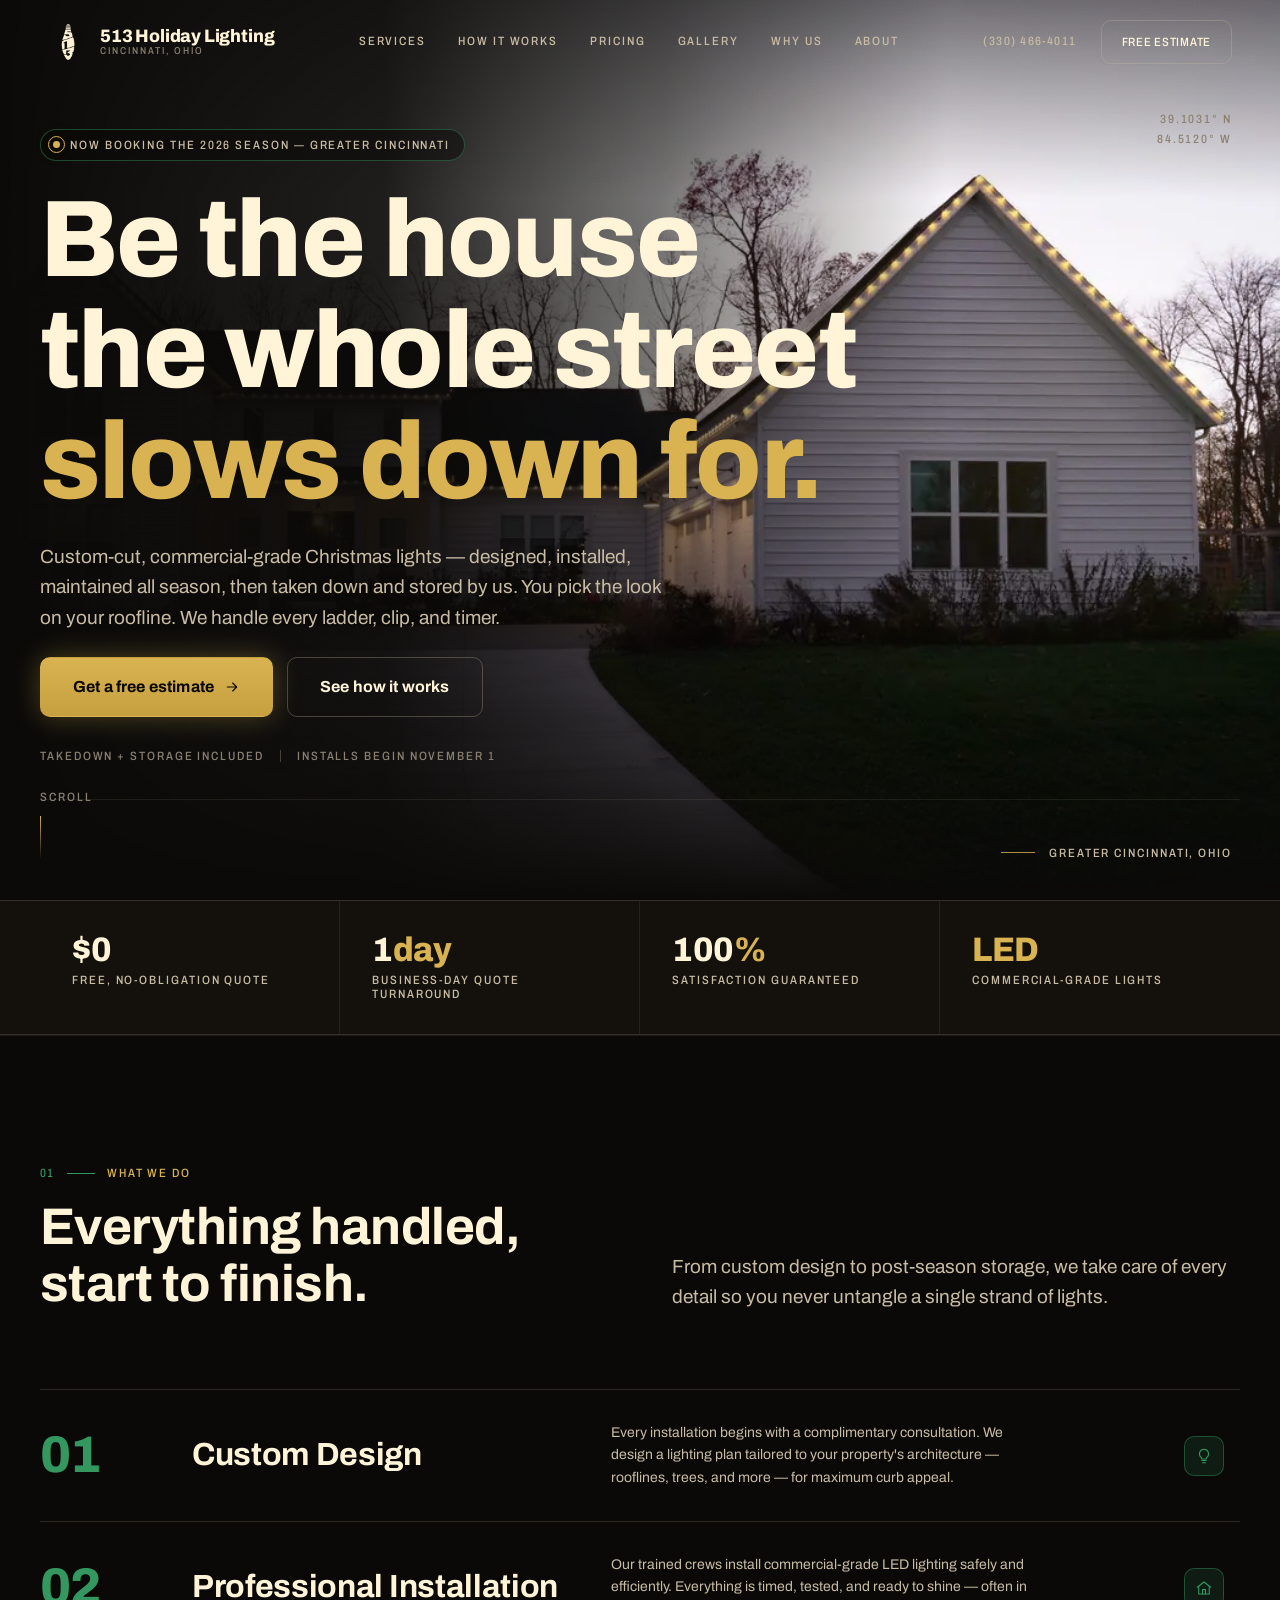
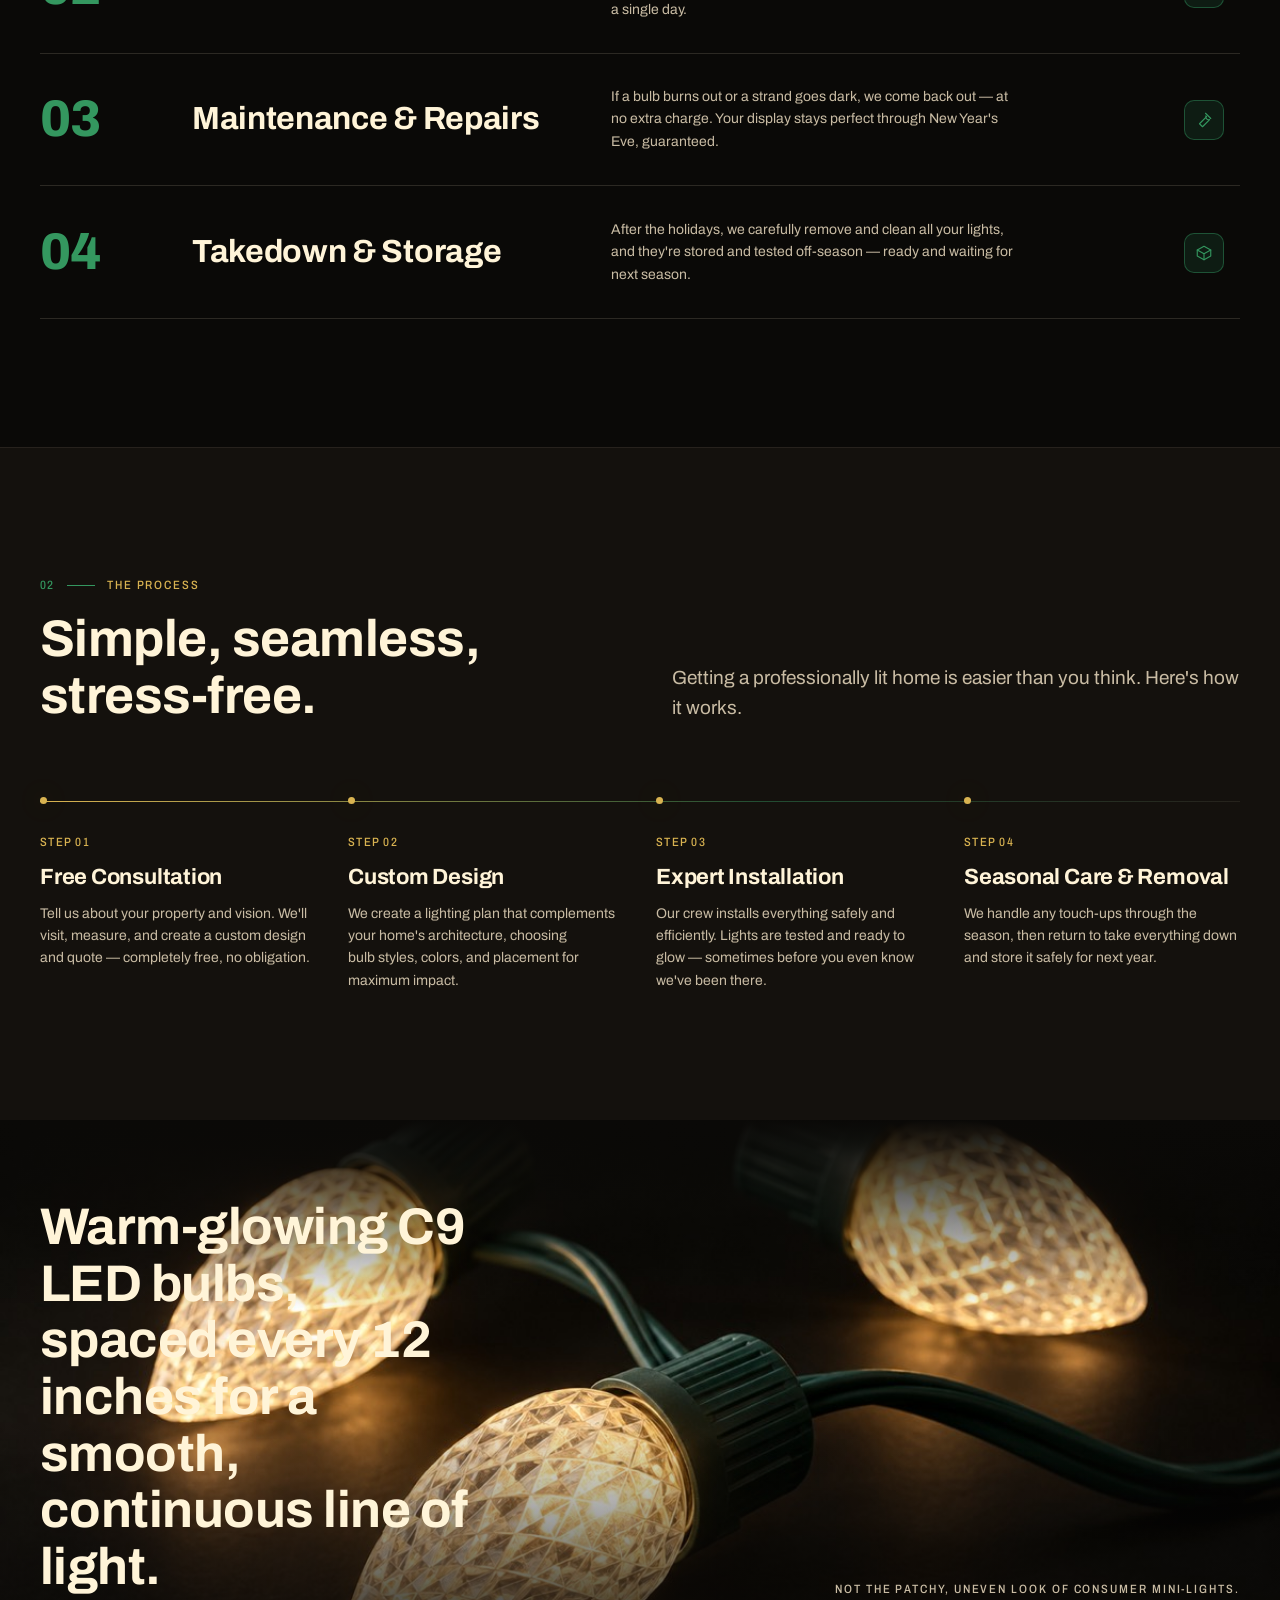
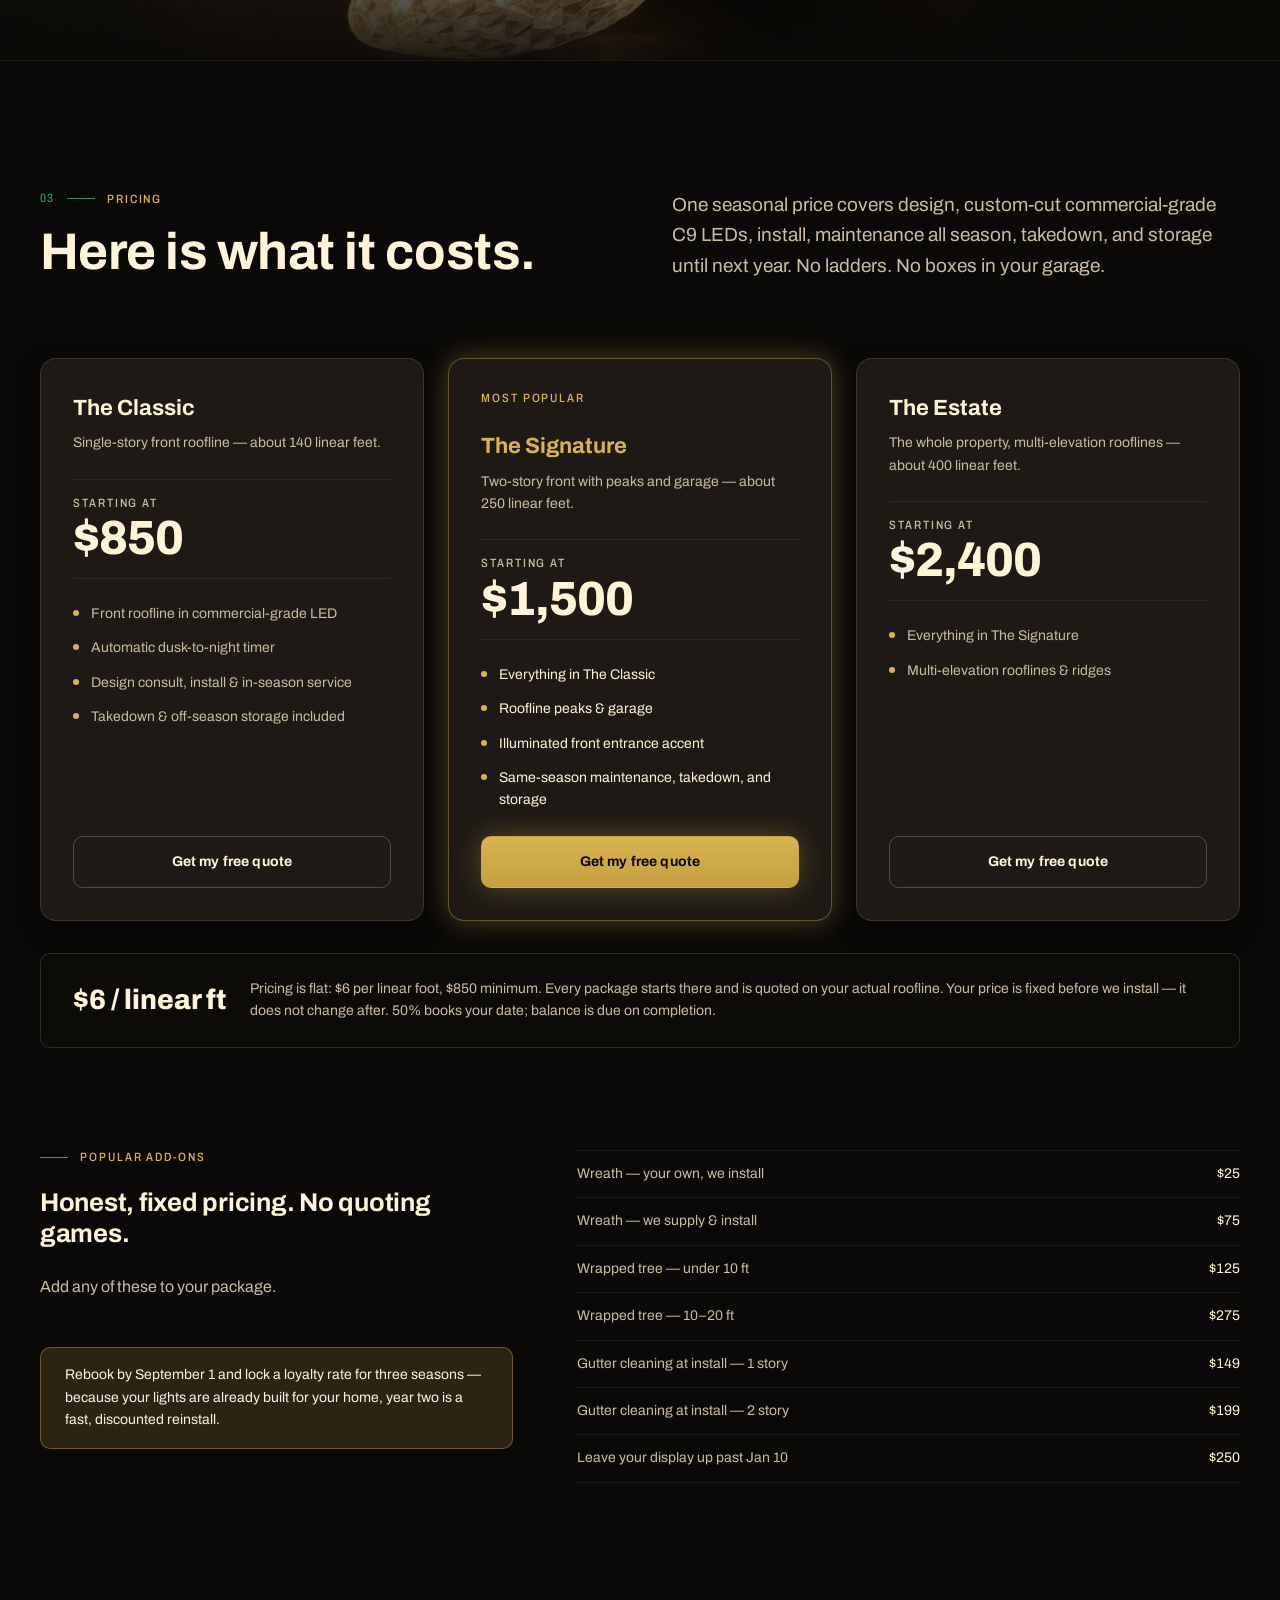
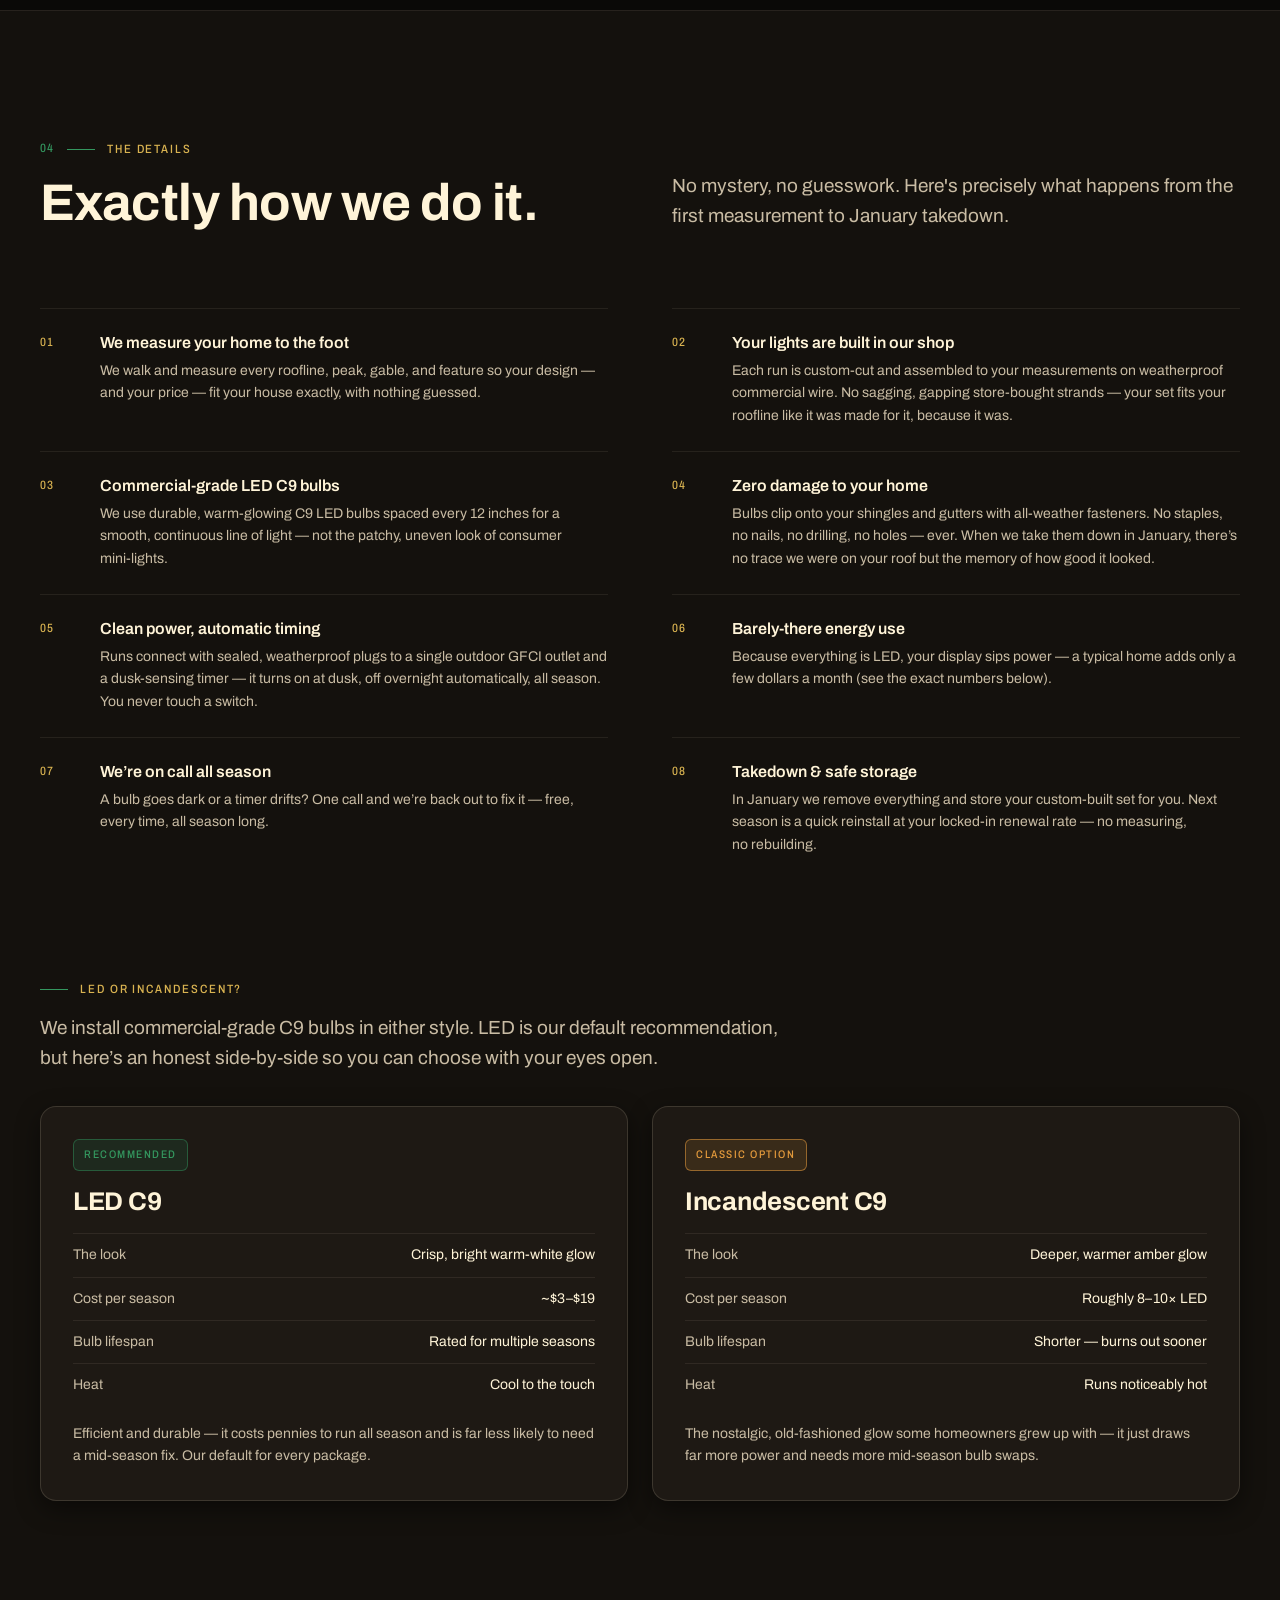
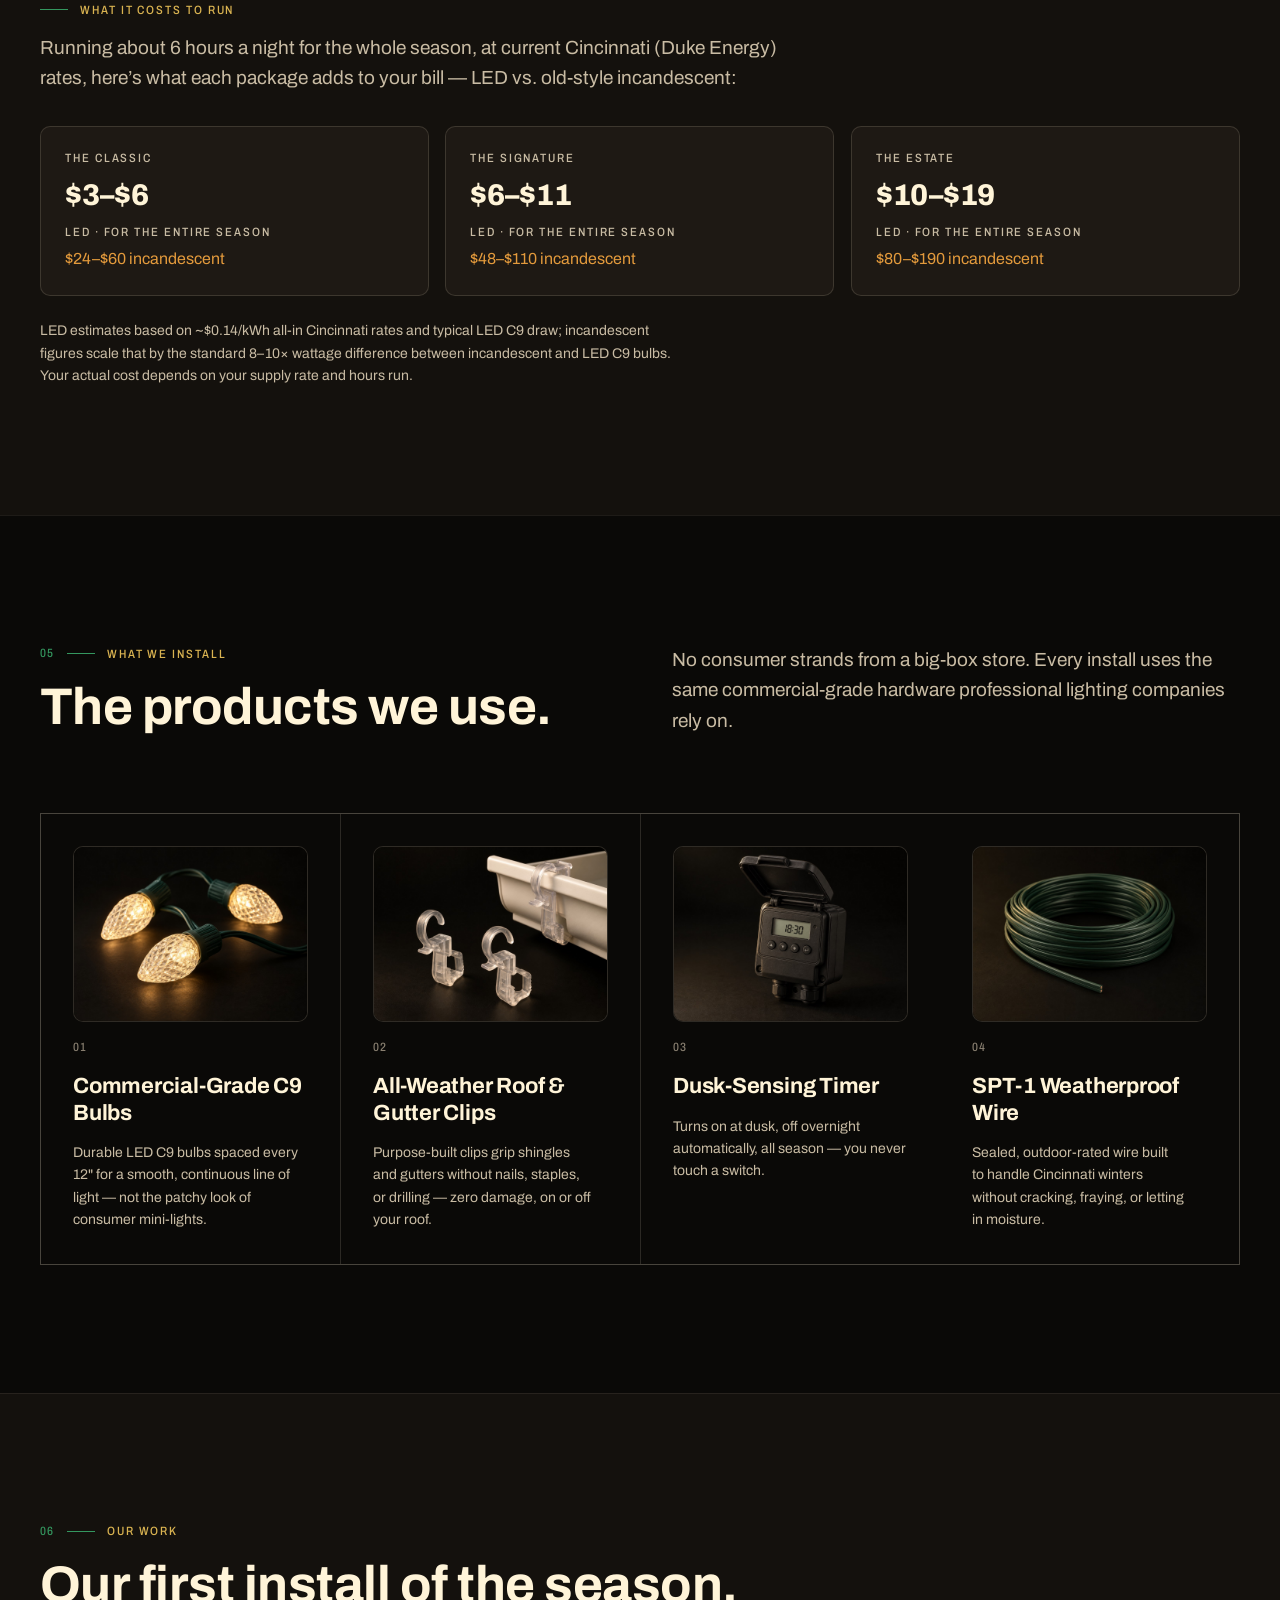
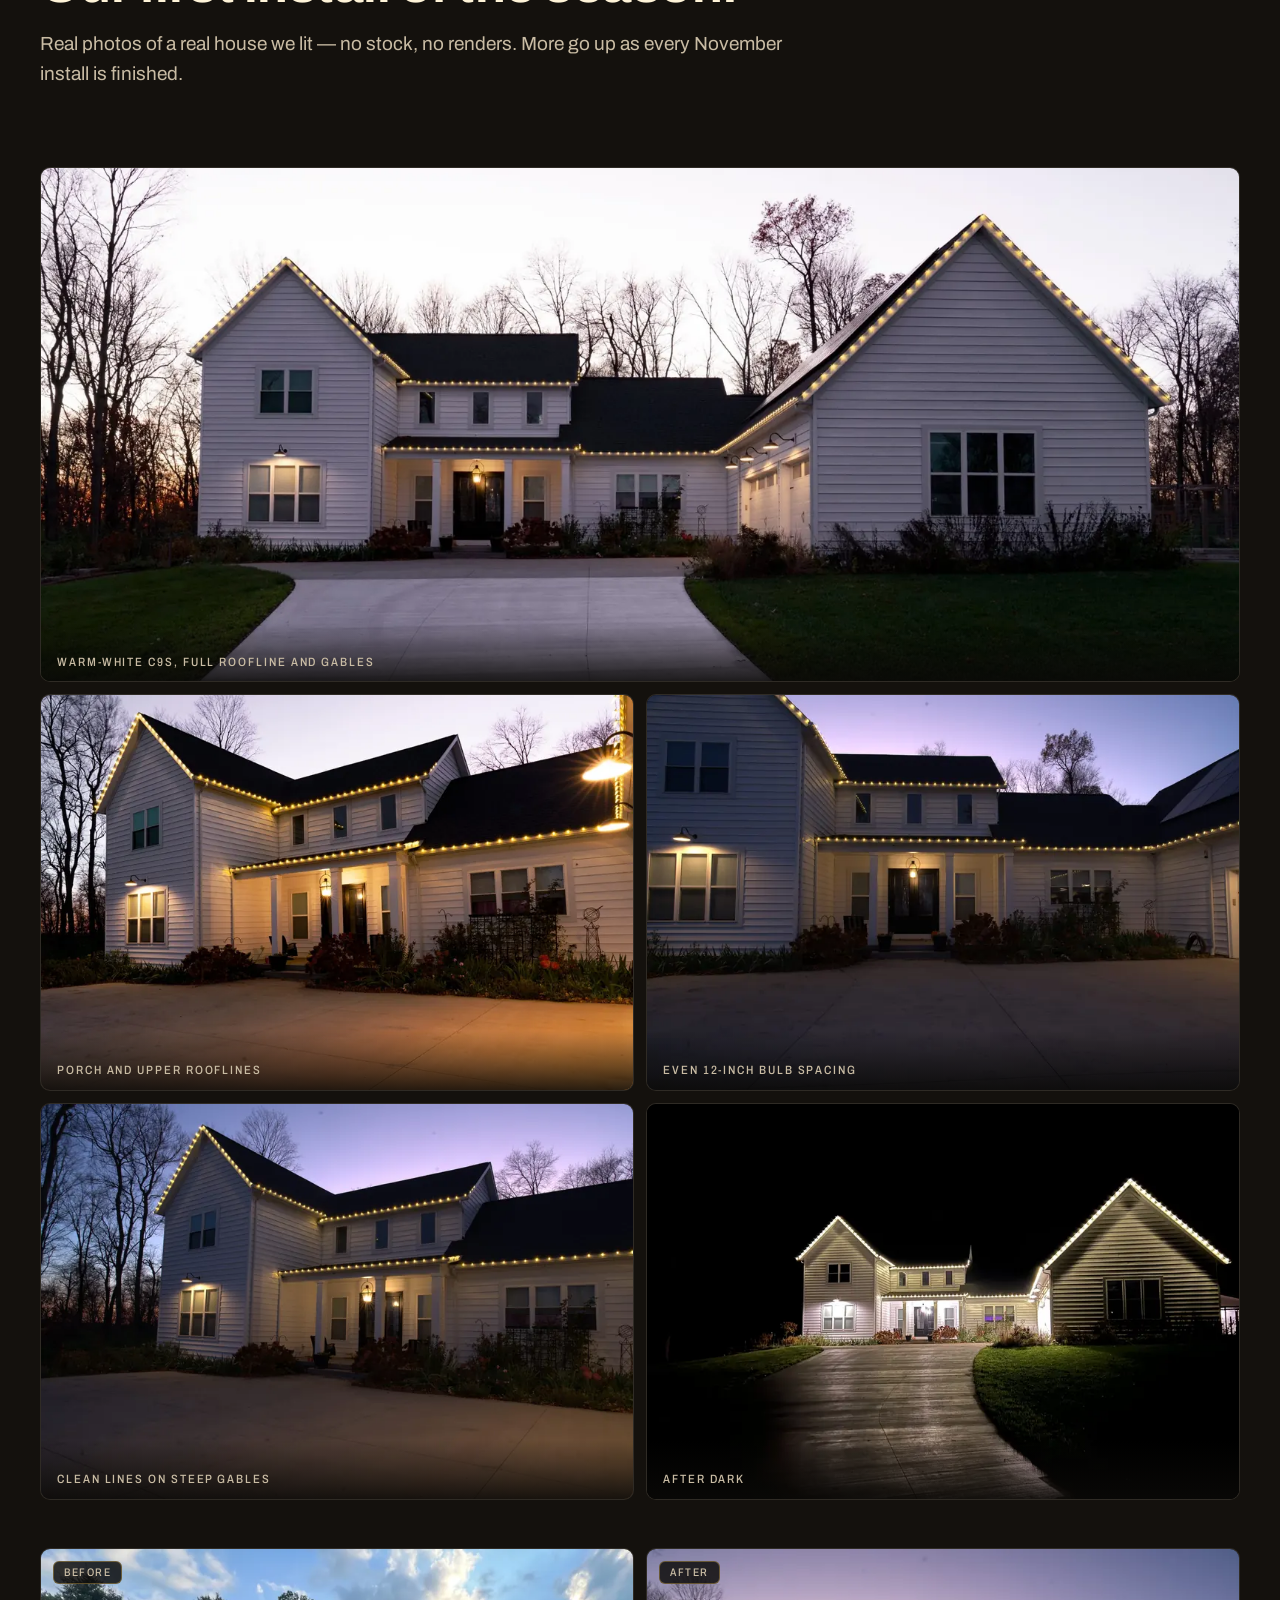
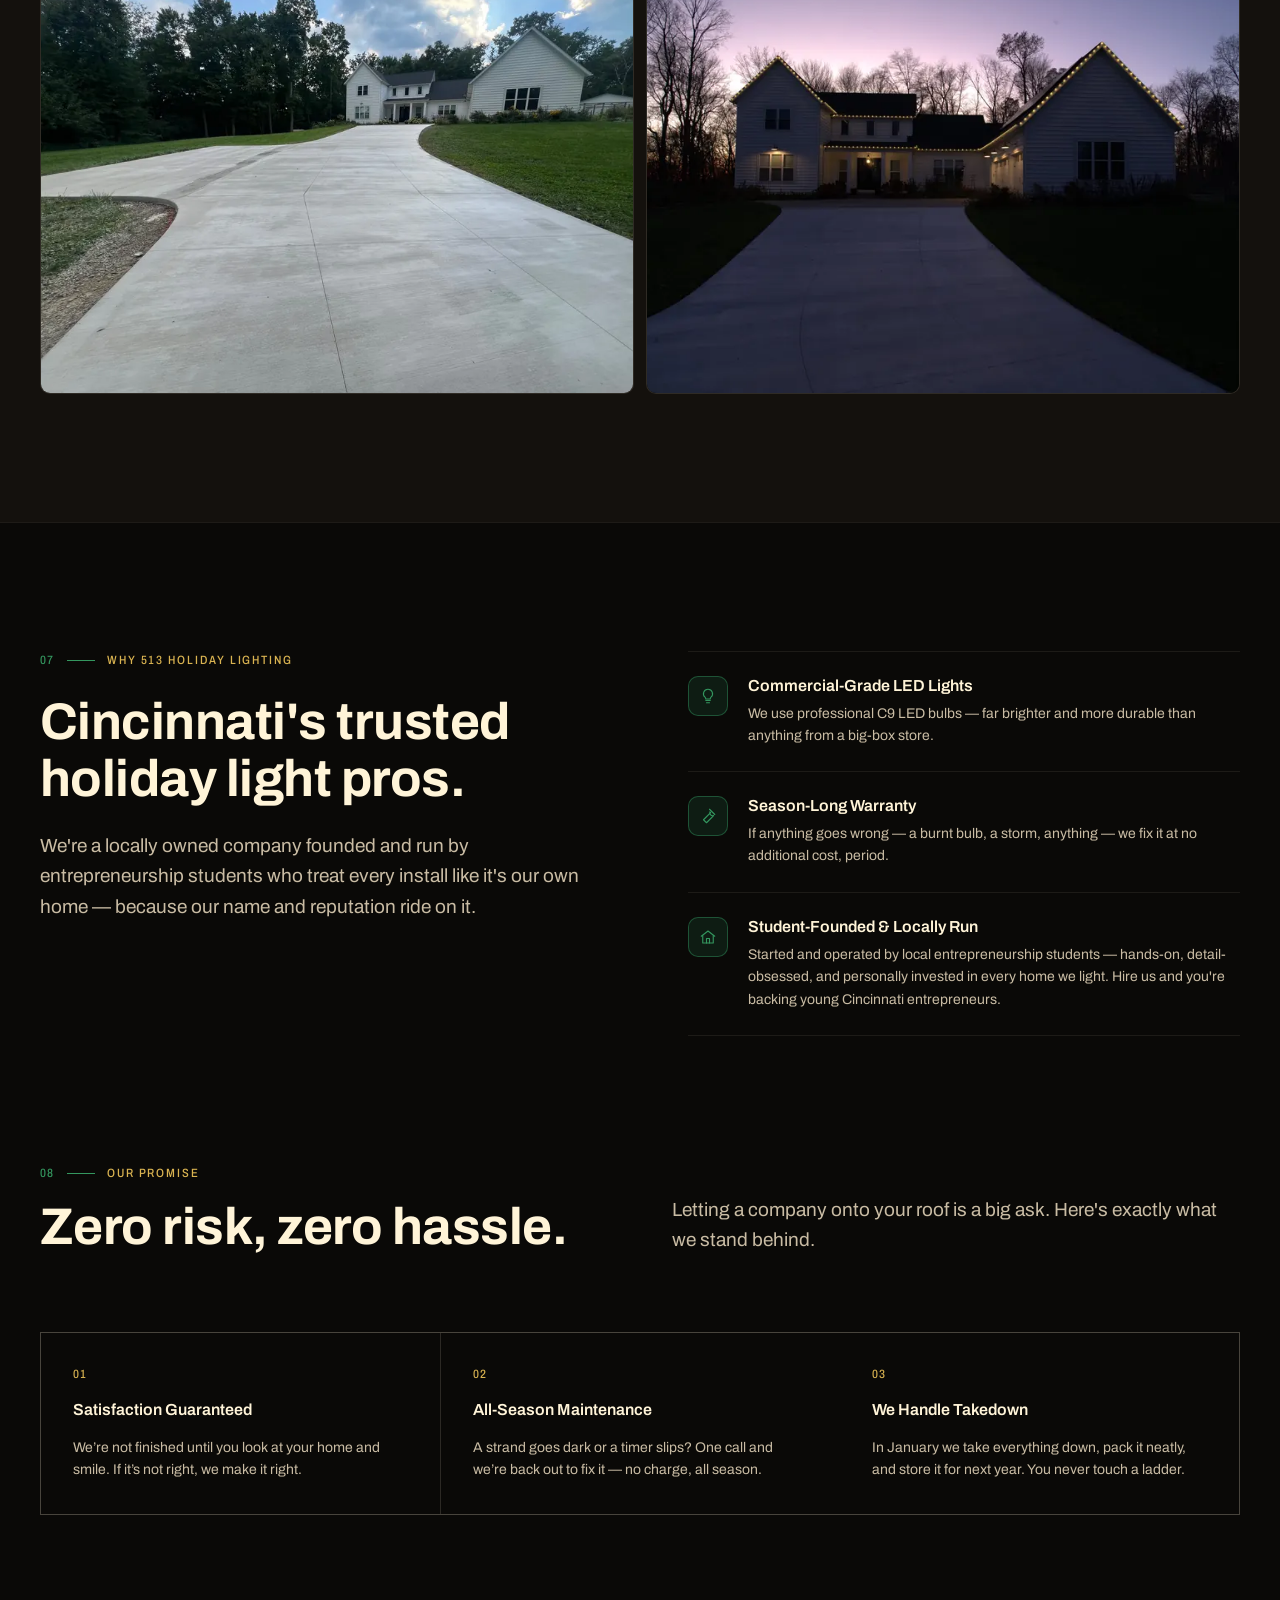
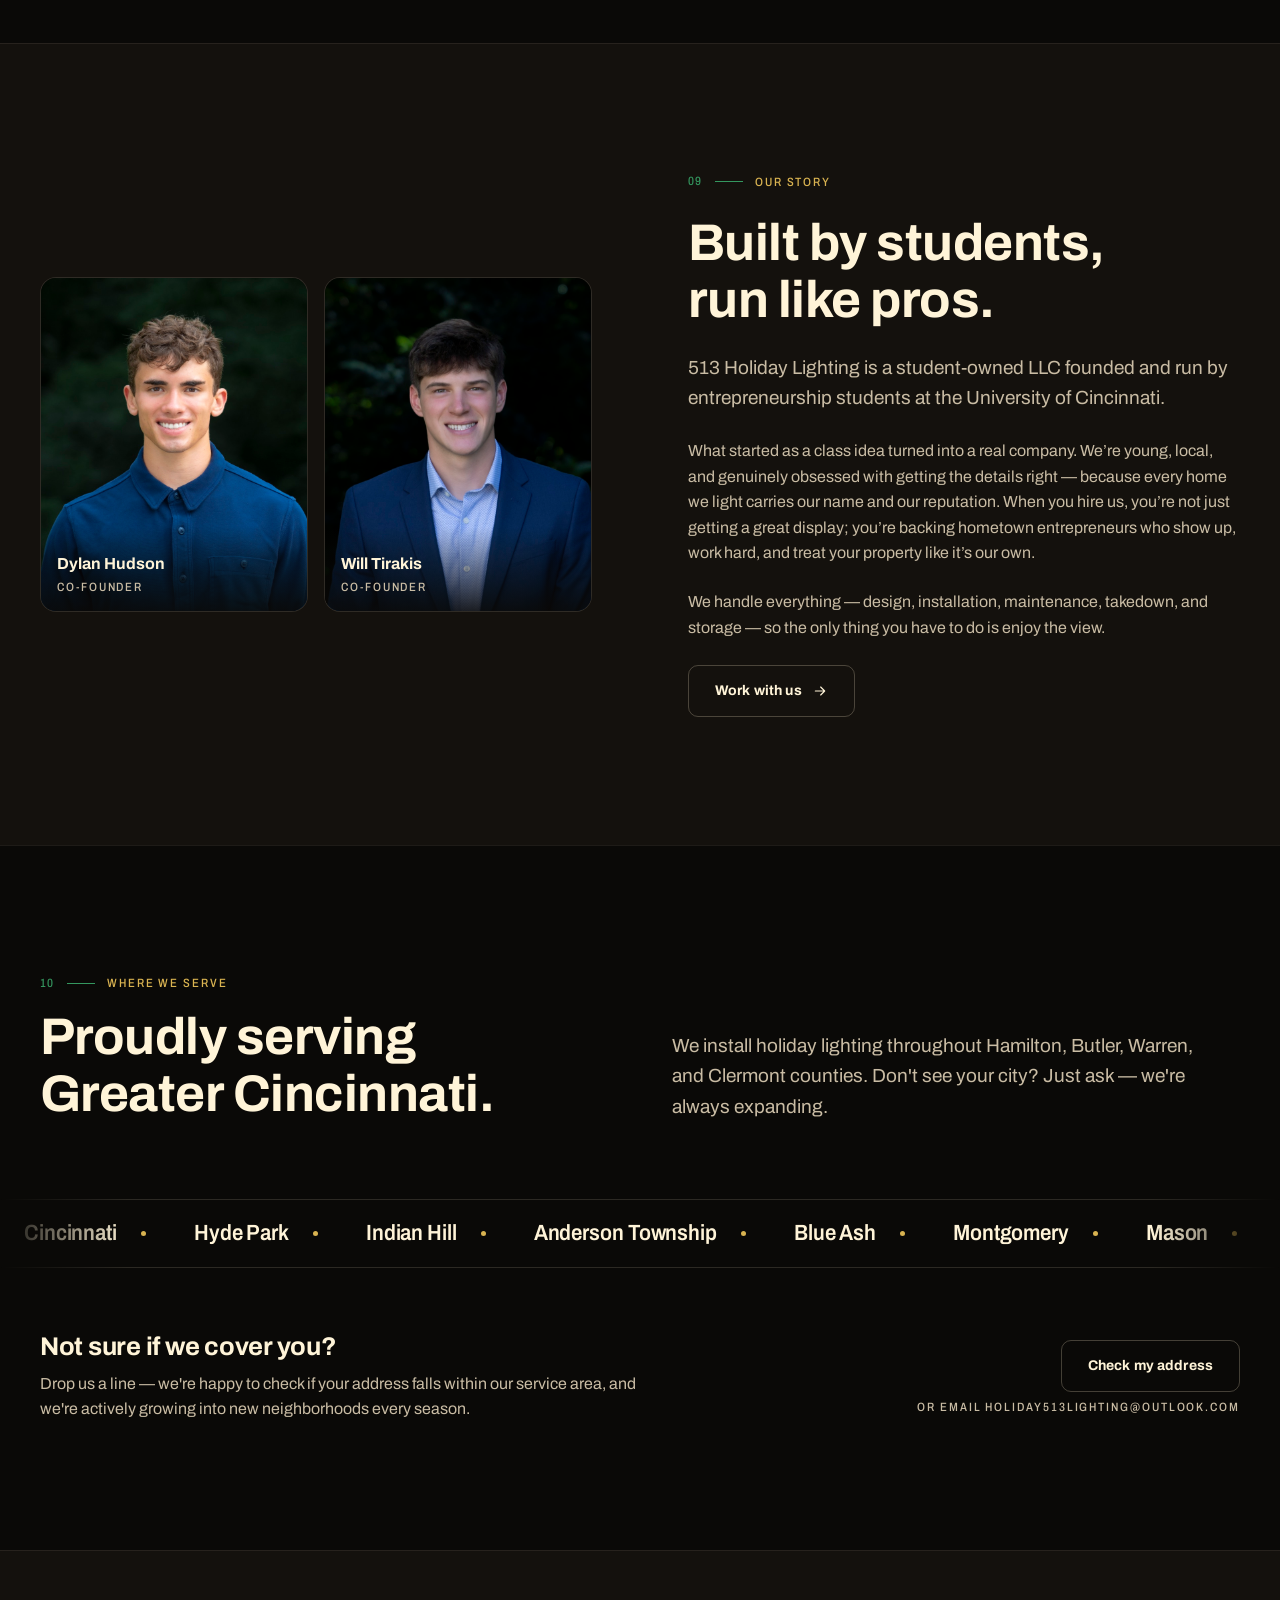
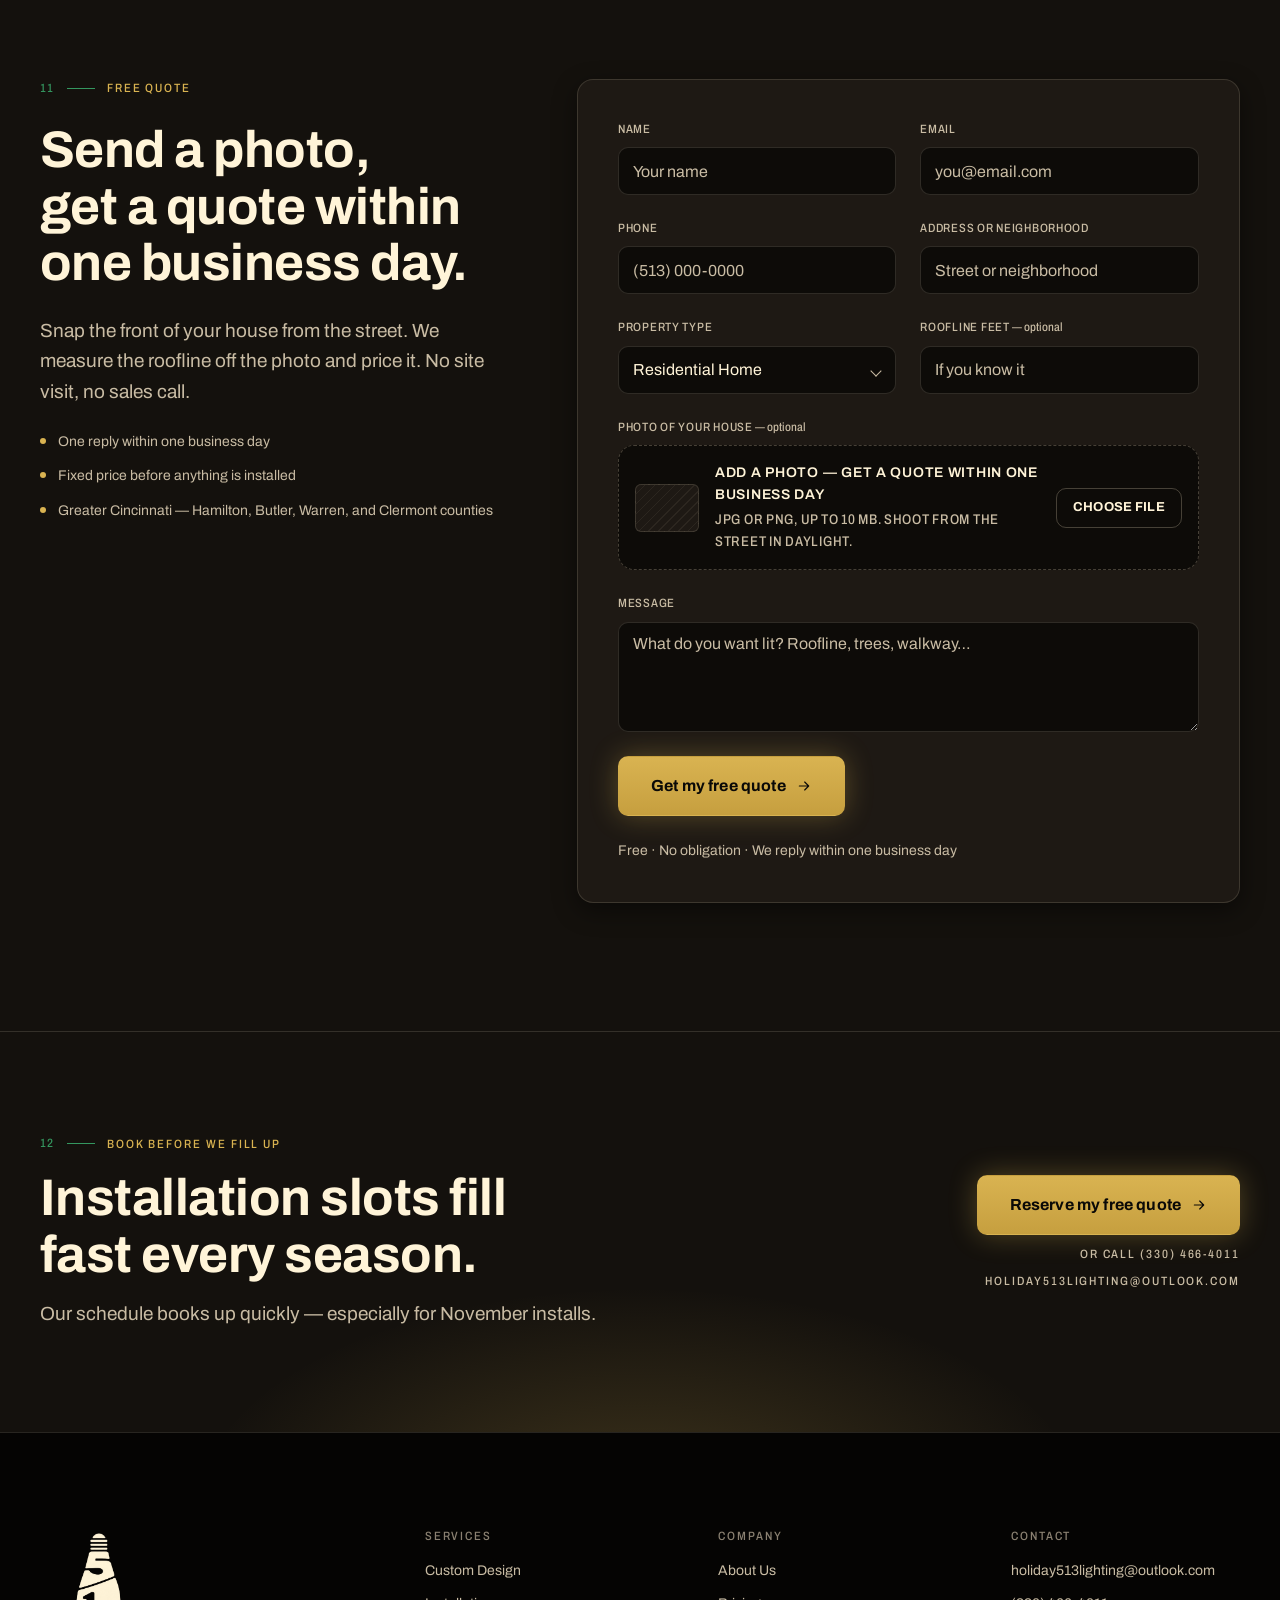
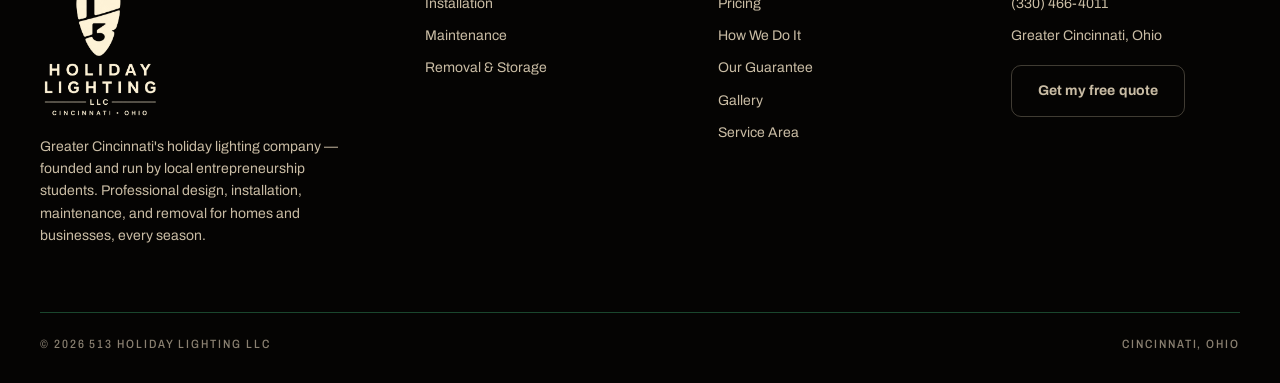
==== commit c45d77c1: "Replace gallery empty state and hero with first-install photos Real dusk photos from the first 2026 " ====
--- a/index.html
+++ b/index.html
@@ -15,13 +15,13 @@
   <meta property="og:title" content="513 Holiday Lighting | Be the house the whole street slows down for.">
   <meta property="og:description" content="Custom-cut, commercial-grade Christmas lights for Greater Cincinnati — designed, installed, maintained all season, then taken down and stored by us. Send a photo, get a quote within one business day.">
   <meta property="og:url" content="https://513holidaylighting.com/">
-  <meta property="og:image" content="https://513holidaylighting.com/assets/og-image.jpg">
+  <meta property="og:image" content="https://513holidaylighting.com/assets/og-image-2026.jpg">
   <meta property="og:image:width" content="1200">
   <meta property="og:image:height" content="630">
   <meta name="twitter:card" content="summary_large_image">
   <meta name="twitter:title" content="513 Holiday Lighting | Be the house the whole street slows down for.">
   <meta name="twitter:description" content="Custom-cut, commercial-grade Christmas lights for Greater Cincinnati. Send a photo, get a quote within one business day.">
-  <meta name="twitter:image" content="https://513holidaylighting.com/assets/og-image.jpg">
+  <meta name="twitter:image" content="https://513holidaylighting.com/assets/og-image-2026.jpg">
 
   <!-- Favicons -->
   <link rel="icon" type="image/png" sizes="32x32" href="assets/favicon-32.png">
@@ -32,7 +32,7 @@
   <link rel="preconnect" href="https://fonts.googleapis.com">
   <link rel="preconnect" href="https://fonts.gstatic.com" crossorigin>
   <link href="https://fonts.googleapis.com/css2?family=Archivo:wdth,wght@75..112,400..800&display=swap" rel="stylesheet">
-  <link rel="preload" as="image" href="assets/hero-graded.jpg" fetchpriority="high">
+  <link rel="preload" as="image" href="assets/hero-dusk-1920.webp" imagesrcset="assets/hero-dusk-1280.webp 1280w, assets/hero-dusk-1920.webp 1920w, assets/hero-dusk-2560.webp 2560w" imagesizes="100vw" fetchpriority="high">
 
   <!-- tokens.css is the single source of truth for every color, size, radius, and motion value -->
   <link rel="stylesheet" href="tokens.css">
@@ -44,7 +44,7 @@
     "@type": "LocalBusiness",
     "name": "513 Holiday Lighting LLC",
     "url": "https://513holidaylighting.com/",
-    "image": "https://513holidaylighting.com/assets/og-image.jpg",
+    "image": "https://513holidaylighting.com/assets/og-image-2026.jpg",
     "description": "Professional holiday lighting design, installation, maintenance, and removal serving Greater Cincinnati, Ohio.",
     "telephone": "+13304664011",
     "email": "holiday513lighting@outlook.com",
@@ -141,7 +141,7 @@
 /* ─── HERO ──────────────────────────────── */
 .hero{position:relative;min-height:100svh;overflow:hidden;background:var(--surface-deep);isolation:isolate;display:flex;flex-direction:column;justify-content:center}
 .hero__bokeh{position:absolute;inset:0;z-index:0;background:radial-gradient(22% 30% at 84% 42%,color-mix(in srgb,var(--bulb-warm-white) 55%,transparent),transparent 70%),radial-gradient(8% 12% at 66% 30%,color-mix(in srgb,var(--accent) 45%,transparent),transparent 70%),radial-gradient(7% 10% at 74% 26%,color-mix(in srgb,var(--accent) 35%,transparent),transparent 70%),radial-gradient(9% 13% at 60% 44%,color-mix(in srgb,var(--accent) 28%,transparent),transparent 70%),radial-gradient(6% 9% at 88% 20%,color-mix(in srgb,var(--accent) 30%,transparent),transparent 70%),linear-gradient(180deg,var(--surface-deep),var(--surface-0))}
-.hero__img{position:absolute;inset:-8% 0;width:100%;height:116%;object-fit:cover;object-position:72% 50%;z-index:0}
+.hero__img{position:absolute;inset:-8% 0;width:100%;height:116%;object-fit:cover;object-position:88% 55%;z-index:0}
 .hero__scrim{position:absolute;inset:0;z-index:1;background:linear-gradient(90deg,var(--surface-0) 0%,color-mix(in srgb,var(--surface-0) 92%,transparent) 30%,color-mix(in srgb,var(--surface-0) 55%,transparent) 52%,transparent 74%),linear-gradient(180deg,color-mix(in srgb,var(--surface-0) 55%,transparent) 0%,transparent 22%,transparent 70%,var(--surface-0) 100%)}
 .hero__grade{position:absolute;inset:0;z-index:1;background:radial-gradient(60% 70% at 84% 40%,color-mix(in srgb,var(--accent) 18%,transparent),transparent 60%);mix-blend-mode:screen;animation:breathe 6s ease-in-out infinite}
 .hero__noise{position:absolute;inset:0;z-index:2;opacity:.06;mix-blend-mode:overlay;pointer-events:none;background-image:url("data:image/svg+xml,%3Csvg xmlns='http://www.w3.org/2000/svg' width='140' height='140'%3E%3Cfilter id='n'%3E%3CfeTurbulence type='fractalNoise' baseFrequency='0.85' numOctaves='3'/%3E%3C/filter%3E%3Crect width='140' height='140' filter='url(%23n)'/%3E%3C/svg%3E")}
@@ -251,14 +251,18 @@
 .cell:hover .pimg{transform:scale(1.03)}
 .ph{display:flex;align-items:center;justify-content:center;border:1px dashed var(--border-strong);border-radius:var(--radius-md);background:repeating-linear-gradient(135deg,transparent 0 10px,color-mix(in srgb,var(--text-body) 5%,transparent) 10px 11px),var(--surface-inset);color:var(--text-body);font-variation-settings:var(--vs-label);font-size:11px;letter-spacing:.14em;text-transform:uppercase;text-align:center;padding:var(--space-4)}
 
-/* ─── GALLERY (empty state) ─────────────── */
-.empty{padding:var(--space-7);border:1px solid var(--accent-line);border-radius:var(--radius-lg);background:var(--surface-2);display:grid;grid-template-columns:auto minmax(0,1fr) auto;gap:var(--space-6);align-items:center;box-shadow:var(--glow-gold)}
-.empty .mark{width:56px;height:56px;border-radius:50%;background:var(--accent-tint);border:1px solid var(--accent-line);display:flex;align-items:center;justify-content:center}
-.empty .mark svg{width:24px;height:24px;stroke:var(--accent);fill:none;stroke-width:1.5;stroke-linecap:round;stroke-linejoin:round}
-.gal{display:grid;grid-template-columns:repeat(3,minmax(0,1fr));gap:1px;background:var(--border-subtle);border:1px solid var(--border-subtle);margin-top:var(--space-5)}
-.gal .slot{aspect-ratio:4/3;background:var(--surface-1);display:flex;align-items:flex-end;padding:var(--space-4);position:relative}
-.gal .slot::after{content:'';position:absolute;inset:var(--space-4);border:1px solid var(--green-line);border-radius:var(--radius-sm)}
-.gal .slot .idx{position:relative;z-index:1;color:var(--text-body)}
+/* ─── GALLERY ─────────────────────────── */
+.work{display:grid;grid-template-columns:repeat(4,minmax(0,1fr));gap:var(--space-3);margin-top:var(--space-6)}
+.work figure,.ba figure{position:relative;margin:0;overflow:hidden;border-radius:var(--radius-md);border:1px solid var(--border-default);background:var(--surface-inset)}
+.work img,.ba img{width:100%;height:100%;aspect-ratio:3/2;object-fit:cover;transition:transform 1.2s var(--ease-out)}
+.work figure:hover img{transform:scale(1.03)}
+.work .lead{grid-column:span 4}
+.work .lead img{aspect-ratio:21/9}
+.work .half{grid-column:span 2}
+.work figcaption{position:absolute;left:0;right:0;bottom:0;padding:var(--space-6) var(--space-4) var(--space-3);background:linear-gradient(180deg,transparent,color-mix(in srgb,var(--surface-0) 85%,transparent));color:var(--text-body)}
+.ba{display:grid;grid-template-columns:1fr 1fr;gap:var(--space-3);margin-top:var(--space-7)}
+.ba .tag{position:absolute;top:var(--space-3);left:var(--space-3);padding:4px 10px;border-radius:var(--radius-sm);background:color-mix(in srgb,var(--surface-0) 82%,transparent);border:1px solid var(--accent-line);color:var(--text-body)}
+.ba img{aspect-ratio:4/3}
 
 /* ─── TRUST / ABOUT ─────────────────────── */
 .founders{display:grid;grid-template-columns:1fr 1fr;gap:var(--space-4);align-items:center;align-self:center}
@@ -372,6 +376,7 @@
   .band .wrap{flex-direction:column;align-items:flex-start}
   .band .right{align-items:stretch;width:100%}
   .band-photo .wrap{grid-template-columns:1fr}
+  .work{grid-template-columns:1fr}.work .lead,.work .half{grid-column:auto}.work .lead img{aspect-ratio:3/2}
   .area-cta{flex-direction:column;align-items:flex-start}
 }
 @media (max-width:768px){ /* --bp-md */
@@ -420,7 +425,7 @@
 <main>
 <section class="hero" id="top">
   <div class="hero__bokeh" aria-hidden="true"></div>
-  <img class="hero__img" src="assets/hero-graded.jpg" alt="" width="1920" height="1080" fetchpriority="high" decoding="async">
+  <img class="hero__img" src="assets/hero-dusk.jpg" srcset="assets/hero-dusk-1280.webp 1280w, assets/hero-dusk-1920.webp 1920w, assets/hero-dusk-2560.webp 2560w" sizes="100vw" alt="" width="1920" height="1280" fetchpriority="high" decoding="async">
   <div class="hero__scrim" aria-hidden="true"></div><div class="hero__grade" aria-hidden="true"></div><div class="hero__noise" aria-hidden="true"></div>
   <div class="hero__meta coords" aria-hidden="true"><span class="label">39.1031° N</span><span class="label">84.5120° W</span></div>
   <div class="wrap"><div class="hero__inner">
@@ -458,14 +463,14 @@
 <p class="small" style="margin-top:var(--space-5);max-width:80ch">LED estimates based on ~$0.14/kWh all-in Cincinnati rates and typical LED C9 draw; incandescent figures scale that by the standard 8–10× wattage difference between incandescent and LED C9 bulbs. Your actual cost depends on your supply rate and hours run.</p>
 </div></section>
 <section class="sec" id="products"><div class="wrap"><div class="head head--row"><div class="stack" style="gap:var(--space-4)"><p class="eyebrow"><span class="idx">05</span><span class="rule" aria-hidden="true"></span><span class="label label--gold">What we install</span></p><h2 class="h2 reveal">The products we use.</h2></div><p class="lede reveal reveal-d1">No consumer strands from a big-box store. Every install uses the same commercial-grade hardware professional lighting companies rely on.</p></div><div class="grid grid--4"><div class="cell reveal"><img class="pimg" src="assets/products/c9-led-bulbs.jpg" alt="Three faceted warm-white C9 LED bulbs on green wire" width="1200" height="900" loading="lazy" decoding="async"><span class="idx">01</span><h3 class="h3">Commercial-Grade C9 Bulbs</h3><p class="p">Durable LED C9 bulbs spaced every 12&quot; for a smooth, continuous line of light — not the patchy look of consumer mini-lights.</p></div><div class="cell reveal reveal-d1"><img class="pimg" src="assets/products/gutter-clips.jpg" alt="Clear all-weather light clips, one shown hooked onto a gutter edge" width="1200" height="900" loading="lazy" decoding="async"><span class="idx">02</span><h3 class="h3">All-Weather Roof & Gutter Clips</h3><p class="p">Purpose-built clips grip shingles and gutters without nails, staples, or drilling — zero damage, on or off your roof.</p></div><div class="cell reveal reveal-d2"><img class="pimg" src="assets/products/astronomical-timer.jpg" alt="Weatherproof dusk-sensing outdoor timer with its lid open" width="1200" height="900" loading="lazy" decoding="async"><span class="idx">03</span><h3 class="h3">Dusk-Sensing Timer</h3><p class="p">Turns on at dusk, off overnight automatically, all season — you never touch a switch.</p></div><div class="cell reveal reveal-d2"><img class="pimg" src="assets/products/spt1-wire.jpg" alt="Coil of green SPT-1 outdoor-rated two-conductor wire" width="1200" height="900" loading="lazy" decoding="async"><span class="idx">04</span><h3 class="h3">SPT-1 Weatherproof Wire</h3><p class="p">Sealed, outdoor-rated wire built to handle Cincinnati winters without cracking, fraying, or letting in moisture.</p></div></div></div></section>
-<section class="sec sec--lift" id="gallery"><div class="wrap"><div class="head"><div class="stack" style="gap:var(--space-4)"><p class="eyebrow"><span class="idx">06</span><span class="rule" aria-hidden="true"></span><span class="label label--gold">Our work</span></p><h2 class="h2 reveal">Lighting Cincinnati, one home at a time.</h2></div></div>
-<div class="empty reveal"><div class="mark" aria-hidden="true"><svg viewBox="0 0 24 24" aria-hidden="true"><path d="M4 8h3l2-3h6l2 3h3v11H4V8z"></path><circle cx="12" cy="13" r="3.5"></circle></svg></div><div class="stack" style="gap:8px"><h3 class="h3">Nothing to show yet — on purpose.</h3><p class="p">The first installs of the 2026 season go up in November. Every photo here will be a real Cincinnati home we lit, never a stock image. Check back.</p></div><a class="btn btn--ghost" href="#quote">Be one of the first</a></div>
-<div class="gal reveal reveal-d1" aria-hidden="true"><div class="slot"><span class="idx">Install 01 · November 2026</span></div><div class="slot"><span class="idx">Install 02 · November 2026</span></div><div class="slot"><span class="idx">Install 03 · November 2026</span></div></div>
+<section class="sec sec--lift" id="gallery"><div class="wrap"><div class="head"><div class="stack" style="gap:var(--space-4)"><p class="eyebrow"><span class="idx">06</span><span class="rule" aria-hidden="true"></span><span class="label label--gold">Our work</span></p><h2 class="h2 reveal">Our first install of the season.</h2></div><p class="lede reveal reveal-d1">Real photos of a real house we lit — no stock, no renders. More go up as every November install is finished.</p></div>
+<div class="work"><figure class="reveal lead"><img src="assets/work/farmhouse-dusk-wide-800.webp" srcset="assets/work/farmhouse-dusk-wide-800.webp 800w, assets/work/farmhouse-dusk-wide-1600.webp 1600w" sizes="(max-width: 1200px) 100vw, 1200px" alt="White farmhouse at dusk with warm-white C9 bulbs outlining every gable, roofline, and the front porch" width="1600" height="1067" loading="lazy" decoding="async"><figcaption class="label">Warm-white C9s, full roofline and gables</figcaption></figure><figure class="reveal half"><img src="assets/work/farmhouse-porch-dusk-800.webp" srcset="assets/work/farmhouse-porch-dusk-800.webp 800w, assets/work/farmhouse-porch-dusk-1600.webp 1600w" sizes="(max-width: 720px) 100vw, 50vw" alt="Close view of a lit farmhouse porch and rooflines at blue hour" width="1600" height="1067" loading="lazy" decoding="async"><figcaption class="label">Porch and upper rooflines</figcaption></figure><figure class="reveal half"><img src="assets/work/roofline-porch-dusk-800.webp" srcset="assets/work/roofline-porch-dusk-800.webp 800w, assets/work/roofline-porch-dusk-1600.webp 1600w" sizes="(max-width: 720px) 100vw, 50vw" alt="Evenly spaced C9 bulbs along a porch roof and second-story eave" width="1600" height="1067" loading="lazy" decoding="async"><figcaption class="label">Even 12-inch bulb spacing</figcaption></figure><figure class="reveal half"><img src="assets/work/gable-roofline-dusk-800.webp" srcset="assets/work/gable-roofline-dusk-800.webp 800w, assets/work/gable-roofline-dusk-1600.webp 1600w" sizes="(max-width: 720px) 100vw, 50vw" alt="Steep gable outlined in warm-white C9 lights against a dusk sky" width="1600" height="1067" loading="lazy" decoding="async"><figcaption class="label">Clean lines on steep gables</figcaption></figure><figure class="reveal half"><img src="assets/work/farmhouse-night-800.webp" srcset="assets/work/farmhouse-night-800.webp 800w, assets/work/farmhouse-night-1600.webp 1600w" sizes="(max-width: 720px) 100vw, 50vw" alt="Farmhouse fully lit with C9 roofline lights at night" width="1600" height="1067" loading="lazy" decoding="async"><figcaption class="label">After dark</figcaption></figure></div><div class="ba"><figure class="reveal"><img src="assets/work/before-daytime-800.webp" srcset="assets/work/before-daytime-800.webp 800w, assets/work/before-daytime-1600.webp 1600w" sizes="(max-width: 720px) 50vw, 600px" alt="The same farmhouse in daylight before the lights went up" width="1600" height="1200" loading="lazy" decoding="async"><span class="tag label">Before</span></figure><figure class="reveal reveal-d1"><img src="assets/work/after-dusk-800.webp" srcset="assets/work/after-dusk-800.webp 800w, assets/work/after-dusk-1600.webp 1600w" sizes="(max-width: 720px) 50vw, 600px" alt="The same farmhouse at dusk with C9 lights on every roofline" width="1600" height="1067" loading="lazy" decoding="async"><span class="tag label">After</span></figure></div>
+
 </div></section>
 <section class="sec" id="why-us"><div class="wrap"><div class="two"><div class="stack"><p class="eyebrow"><span class="idx">07</span><span class="rule" aria-hidden="true"></span><span class="label label--gold">Why 513 Holiday Lighting</span></p><h2 class="h2 reveal">Cincinnati's trusted holiday light pros.</h2><p class="lede reveal reveal-d1">We're a locally owned company founded and run by entrepreneurship students who treat every install like it's our own home — because our name and reputation ride on it.</p></div><div class="tlist"><!-- TODO(insurance): restore "Fully insured" once the liability policy is bound. --><div class="t reveal"><span class="ico"><svg viewBox="0 0 24 24" aria-hidden="true"><path d="M9 18h6M10 21h4"></path><path d="M12 3a6 6 0 0 0-4 10.5c.7.6 1 1.3 1 2.5h6c0-1.2.3-1.9 1-2.5A6 6 0 0 0 12 3z"></path></svg></span><div class="stack" style="gap:6px"><h3 class="h4">Commercial-Grade LED Lights</h3><p class="p">We use professional C9 LED bulbs — far brighter and more durable than anything from a big-box store.</p></div></div><div class="t reveal reveal-d1"><span class="ico"><svg viewBox="0 0 24 24" aria-hidden="true"><path d="M14.5 6.5a4 4 0 0 0 5 5L13 18l-3 3-4-4 3-3 6.5-6.5z"></path><path d="M14 3l7 7"></path></svg></span><div class="stack" style="gap:6px"><h3 class="h4">Season-Long Warranty</h3><p class="p">If anything goes wrong — a burnt bulb, a storm, anything — we fix it at no additional cost, period.</p></div></div><div class="t reveal reveal-d2"><span class="ico"><svg viewBox="0 0 24 24" aria-hidden="true"><path d="M3 11l9-7 9 7"></path><path d="M5 10v10h14V10"></path><path d="M10 20v-6h4v6"></path></svg></span><div class="stack" style="gap:6px"><h3 class="h4">Student-Founded & Locally Run</h3><p class="p">Started and operated by local entrepreneurship students — hands-on, detail-obsessed, and personally invested in every home we light. Hire us and you're backing young Cincinnati entrepreneurs.</p></div></div></div></div>
 <div style="margin-top:clamp(var(--space-9),10vw,var(--space-11))"><div class="head head--row"><div class="stack" style="gap:var(--space-4)"><p class="eyebrow"><span class="idx">08</span><span class="rule" aria-hidden="true"></span><span class="label label--gold">Our promise</span></p><h2 class="h2 reveal">Zero risk, zero hassle.</h2></div><p class="lede reveal reveal-d1">Letting a company onto your roof is a big ask. Here's exactly what we stand behind.</p></div><div class="grid grid--3"><!-- TODO(insurance): restore "Fully insured" once the liability policy is bound. --><div class="cell reveal"><span class="idx" style="color:var(--accent)">01</span><h3 class="h4">Satisfaction Guaranteed</h3><p class="p">We’re not finished until you look at your home and smile. If it’s not right, we make it right.</p></div><div class="cell reveal reveal-d1"><span class="idx" style="color:var(--accent)">02</span><h3 class="h4">All-Season Maintenance</h3><p class="p">A strand goes dark or a timer slips? One call and we’re back out to fix it — no charge, all season.</p></div><div class="cell reveal reveal-d2"><span class="idx" style="color:var(--accent)">03</span><h3 class="h4">We Handle Takedown</h3><p class="p">In January we take everything down, pack it neatly, and store it for next year. You never touch a ladder.</p></div></div></div>
 </div></section>
-<section class="sec sec--lift" id="about"><div class="wrap"><div class="two" style="align-items:center"><div class="founders reveal"><figure><img src="assets/founders/founder-1.jpg" alt="Dylan Hudson, co-founder of 513 Holiday Lighting" width="800" height="1000" loading="lazy" decoding="async"><figcaption><b>Dylan Hudson</b><span class="label">Co-founder</span></figcaption></figure><figure><img src="assets/founders/founder-2.jpg" alt="Will Tirakis, co-founder of 513 Holiday Lighting" width="800" height="1000" loading="lazy" decoding="async"><figcaption><b>Will Tirakis</b><span class="label">Co-founder</span></figcaption></figure></div><div class="stack" style="justify-content:center"><p class="eyebrow"><span class="idx">09</span><span class="rule" aria-hidden="true"></span><span class="label label--gold">Our story</span></p><h2 class="h2 reveal">Built by students, run like pros.</h2><p class="lede reveal reveal-d1">513 Holiday Lighting is a student-owned LLC founded and run by entrepreneurship students at the University of Cincinnati.</p><p class="p reveal reveal-d2">What started as a class idea turned into a real company. We’re young, local, and genuinely obsessed with getting the details right — because every home we light carries our name and our reputation. When you hire us, you’re not just getting a great display; you’re backing hometown entrepreneurs who show up, work hard, and treat your property like it’s our own.</p><p class="p reveal reveal-d2">We handle everything — design, installation, maintenance, takedown, and storage — so the only thing you have to do is enjoy the view.</p><div><a class="btn btn--ghost" href="#quote">Work with us <svg viewBox="0 0 24 24" aria-hidden="true"><path d="M5 12h14M13 6l6 6-6 6"></path></svg></a></div></div></div></div></section>
+<section class="sec sec--lift" id="about"><div class="wrap"><div class="two" style="align-items:center"><div class="founders reveal"><figure><img src="assets/founders/founder-1.jpg?v=2" alt="Dylan Hudson, co-founder of 513 Holiday Lighting" width="800" height="1000" loading="lazy" decoding="async"><figcaption><b>Dylan Hudson</b><span class="label">Co-founder</span></figcaption></figure><figure><img src="assets/founders/founder-2.jpg?v=2" alt="Will Tirakis, co-founder of 513 Holiday Lighting" width="800" height="1000" loading="lazy" decoding="async"><figcaption><b>Will Tirakis</b><span class="label">Co-founder</span></figcaption></figure></div><div class="stack" style="justify-content:center"><p class="eyebrow"><span class="idx">09</span><span class="rule" aria-hidden="true"></span><span class="label label--gold">Our story</span></p><h2 class="h2 reveal">Built by students, run like pros.</h2><p class="lede reveal reveal-d1">513 Holiday Lighting is a student-owned LLC founded and run by entrepreneurship students at the University of Cincinnati.</p><p class="p reveal reveal-d2">What started as a class idea turned into a real company. We’re young, local, and genuinely obsessed with getting the details right — because every home we light carries our name and our reputation. When you hire us, you’re not just getting a great display; you’re backing hometown entrepreneurs who show up, work hard, and treat your property like it’s our own.</p><p class="p reveal reveal-d2">We handle everything — design, installation, maintenance, takedown, and storage — so the only thing you have to do is enjoy the view.</p><div><a class="btn btn--ghost" href="#quote">Work with us <svg viewBox="0 0 24 24" aria-hidden="true"><path d="M5 12h14M13 6l6 6-6 6"></path></svg></a></div></div></div></div></section>
 <section class="sec" id="service-area" style="padding-bottom:0"><div class="wrap"><div class="head head--row"><div class="stack" style="gap:var(--space-4)"><p class="eyebrow"><span class="idx">10</span><span class="rule" aria-hidden="true"></span><span class="label label--gold">Where we serve</span></p><h2 class="h2 reveal">Proudly serving Greater Cincinnati.</h2></div><p class="lede reveal reveal-d1">We install holiday lighting throughout Hamilton, Butler, Warren, and Clermont counties. Don't see your city? Just ask — we're always expanding.</p></div></div>
 <div class="marq" aria-label="Neighborhoods we serve"><div class="track" aria-hidden="true"><span>Cincinnati</span><span>Hyde Park</span><span>Indian Hill</span><span>Anderson Township</span><span>Blue Ash</span><span>Montgomery</span><span>Mason</span><span>West Chester</span><span>Loveland</span><span>Milford</span><span>Madeira</span><span>Mariemont</span><span>Symmes Township</span><span>Terrace Park</span><span>Kenwood</span><span>Sycamore Township</span><span>Cincinnati</span><span>Hyde Park</span><span>Indian Hill</span><span>Anderson Township</span><span>Blue Ash</span><span>Montgomery</span><span>Mason</span><span>West Chester</span><span>Loveland</span><span>Milford</span><span>Madeira</span><span>Mariemont</span><span>Symmes Township</span><span>Terrace Park</span><span>Kenwood</span><span>Sycamore Township</span></div><ul class="sr"><li>Cincinnati</li><li>Hyde Park</li><li>Indian Hill</li><li>Anderson Township</li><li>Blue Ash</li><li>Montgomery</li><li>Mason</li><li>West Chester</li><li>Loveland</li><li>Milford</li><li>Madeira</li><li>Mariemont</li><li>Symmes Township</li><li>Terrace Park</li><li>Kenwood</li><li>Sycamore Township</li></ul></div>
 <div class="wrap area-cta"><div class="stack" style="gap:8px"><h3 class="h3">Not sure if we cover you?</h3><p class="p">Drop us a line — we're happy to check if your address falls within our service area, and we're actively growing into new neighborhoods every season.</p></div><div class="stack" style="gap:8px;align-items:flex-end"><a class="btn btn--ghost" href="#quote">Check my address</a><a class="label label--in" href="mailto:holiday513lighting@outlook.com">or email holiday513lighting@outlook.com</a></div></div></section>
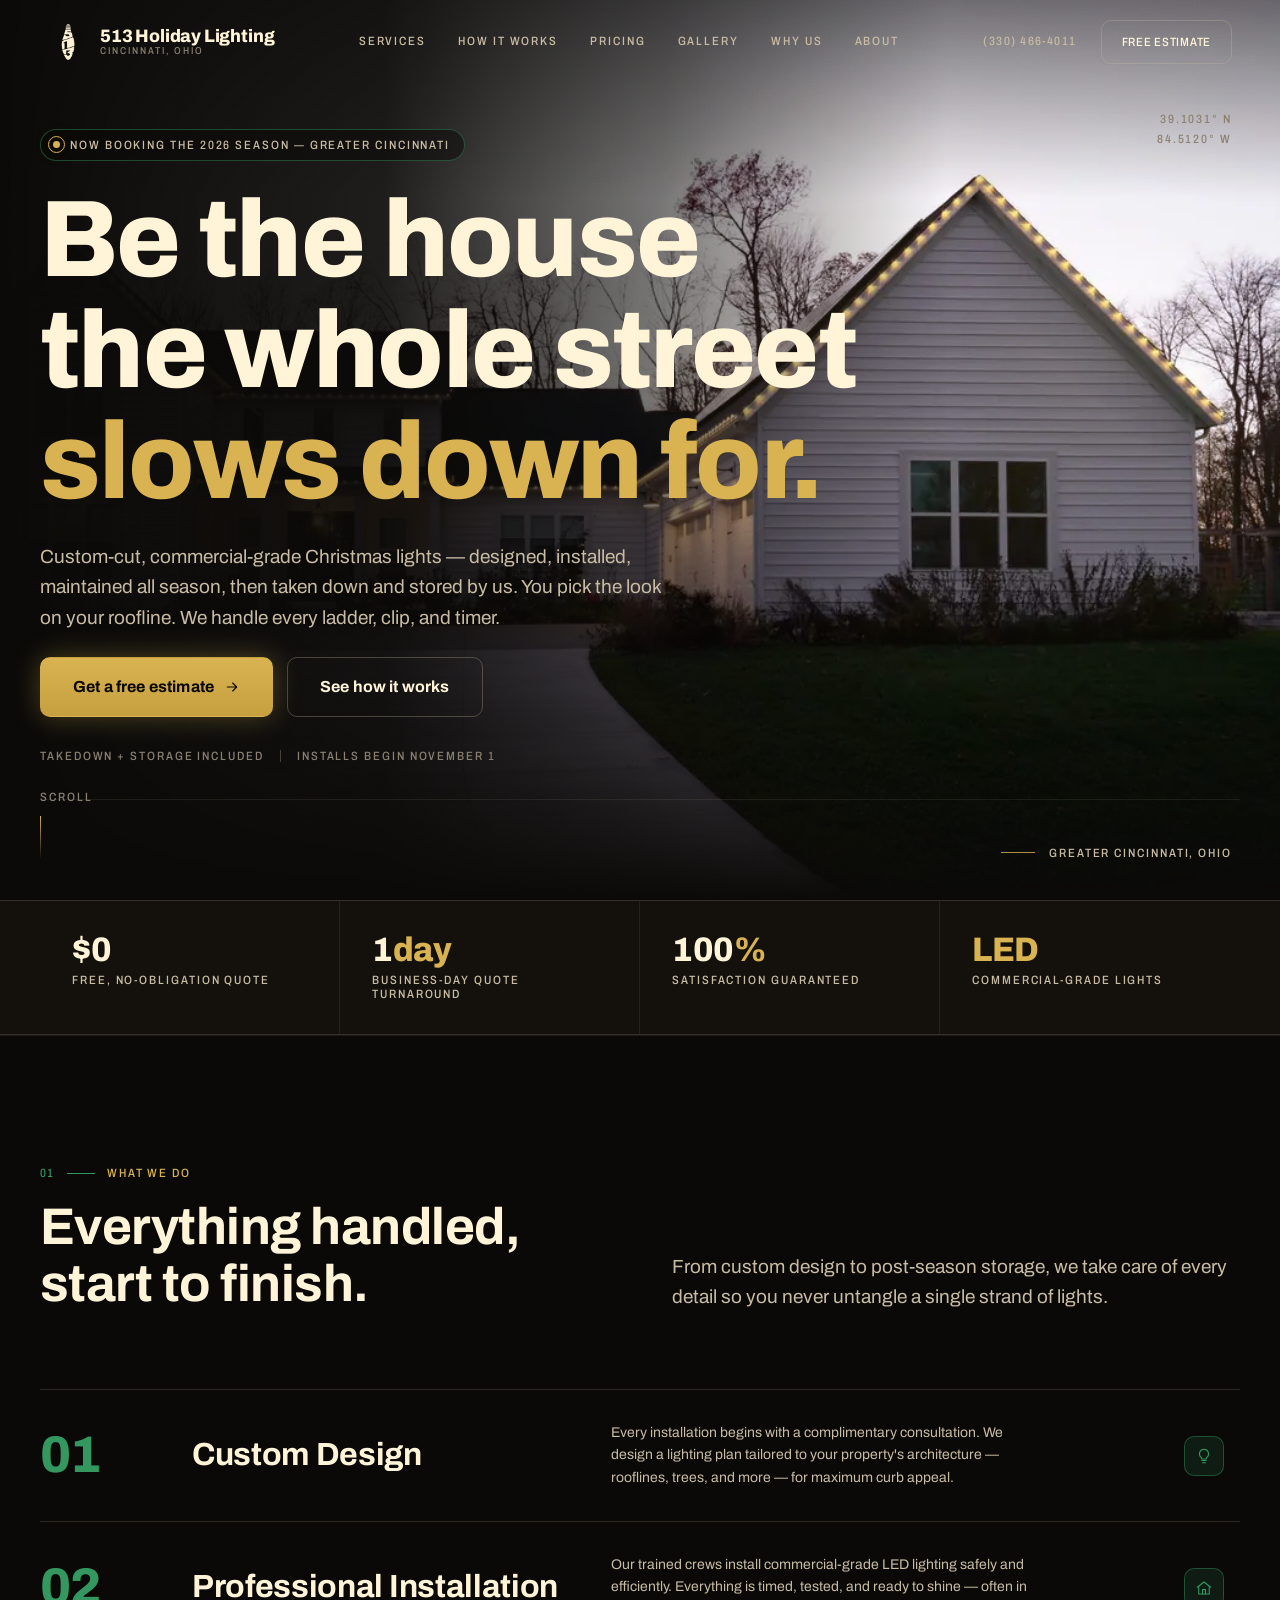
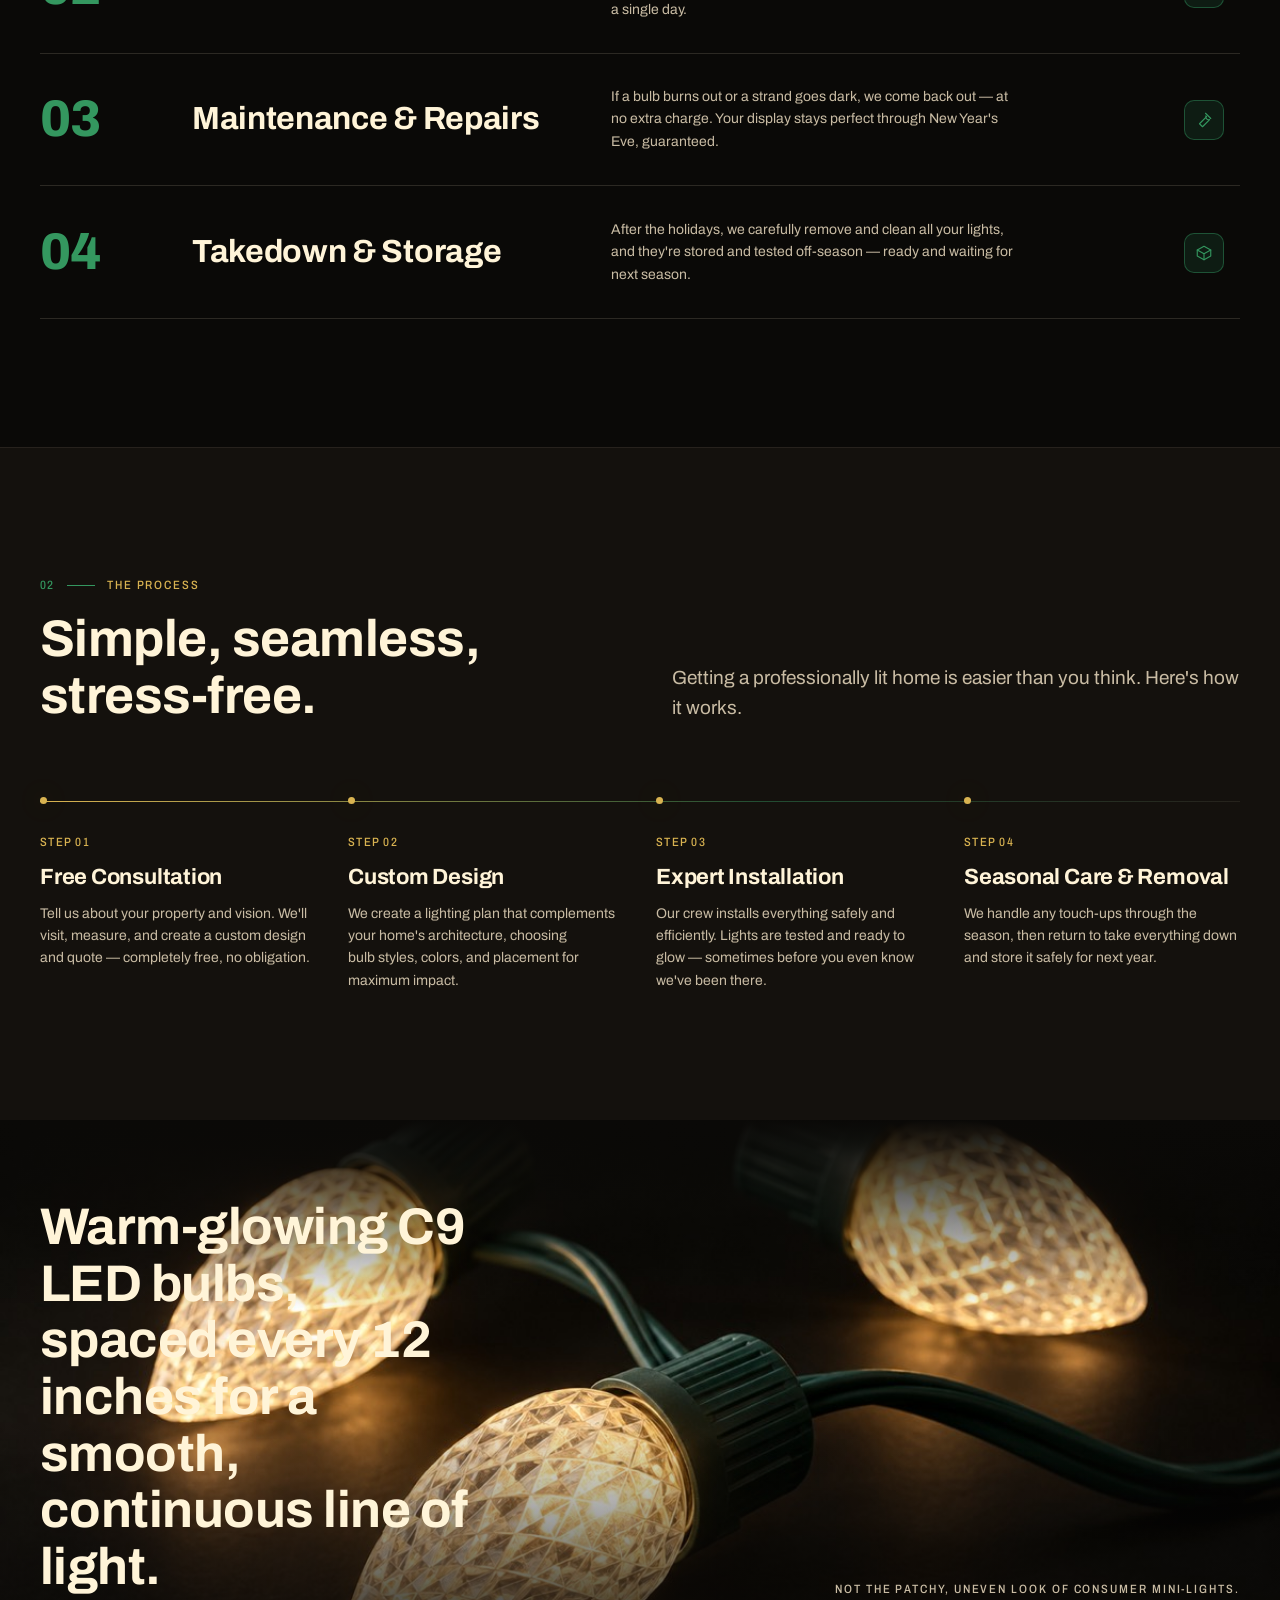
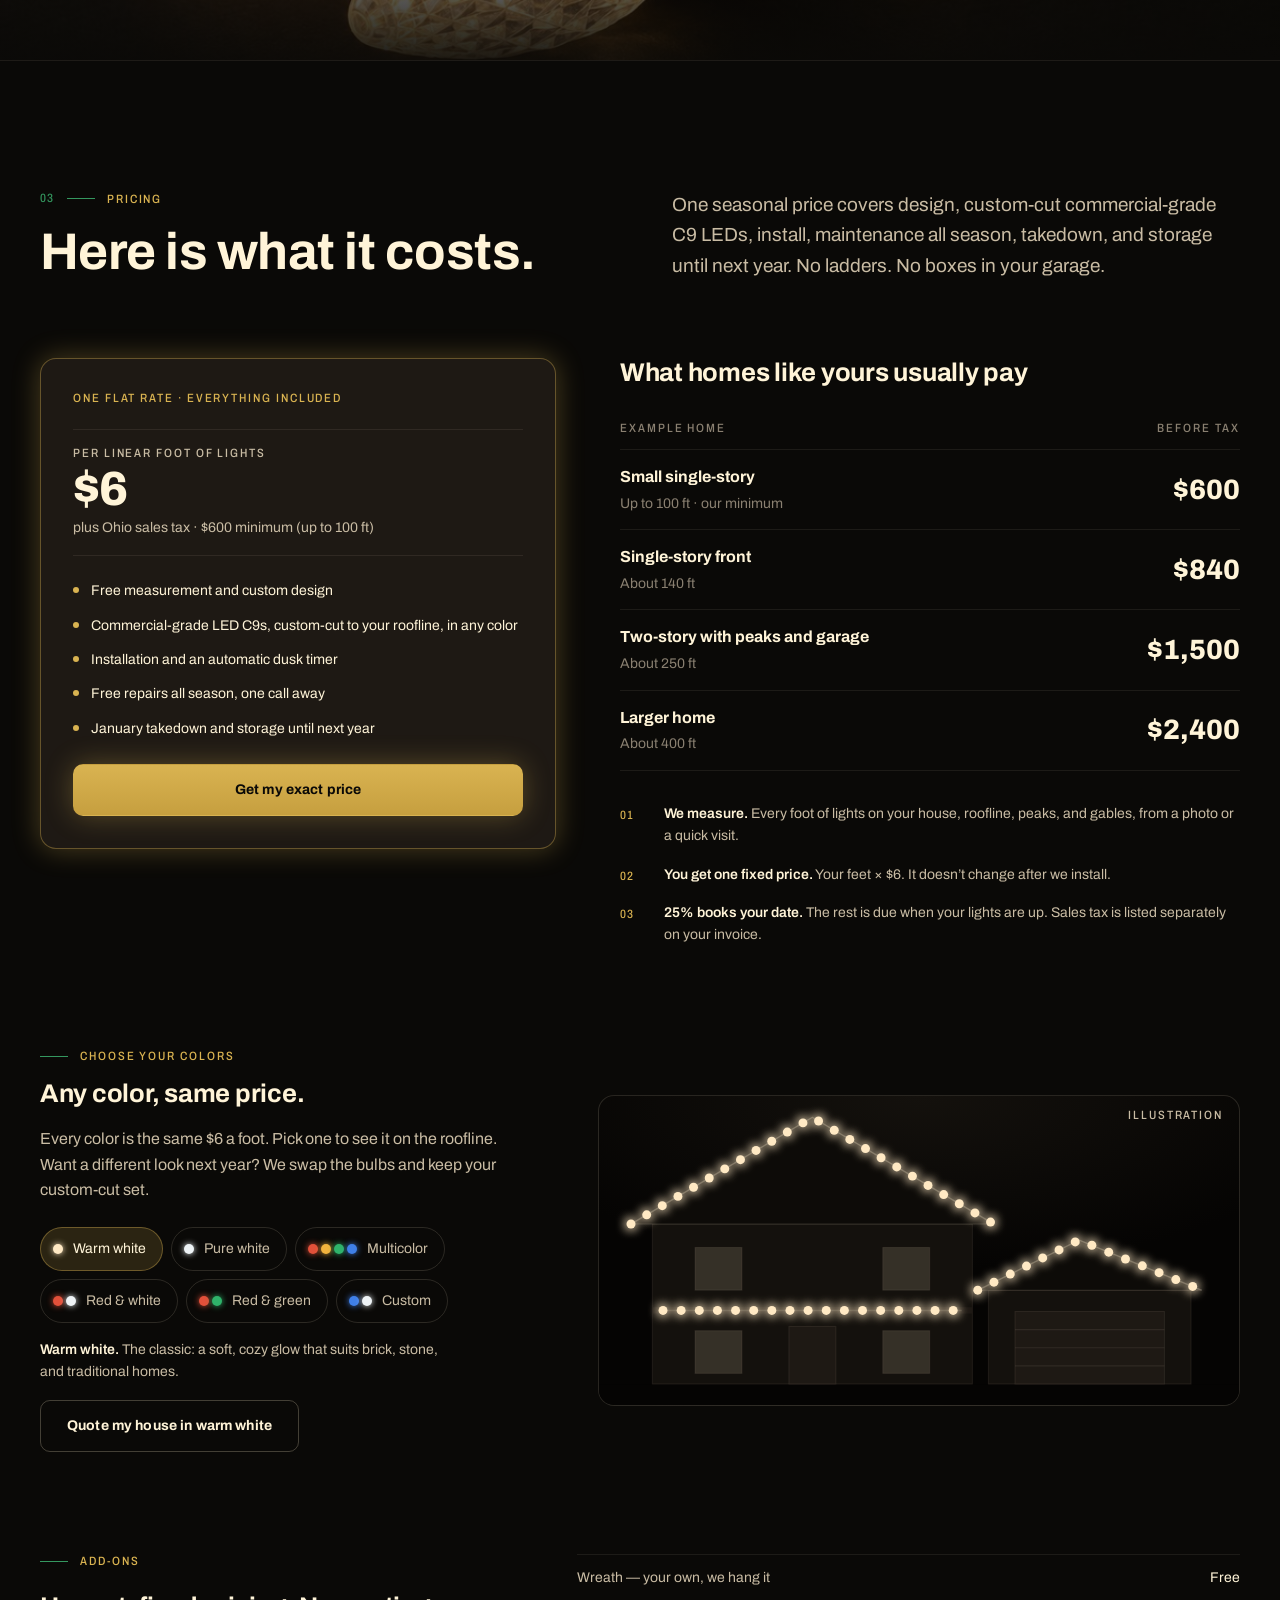
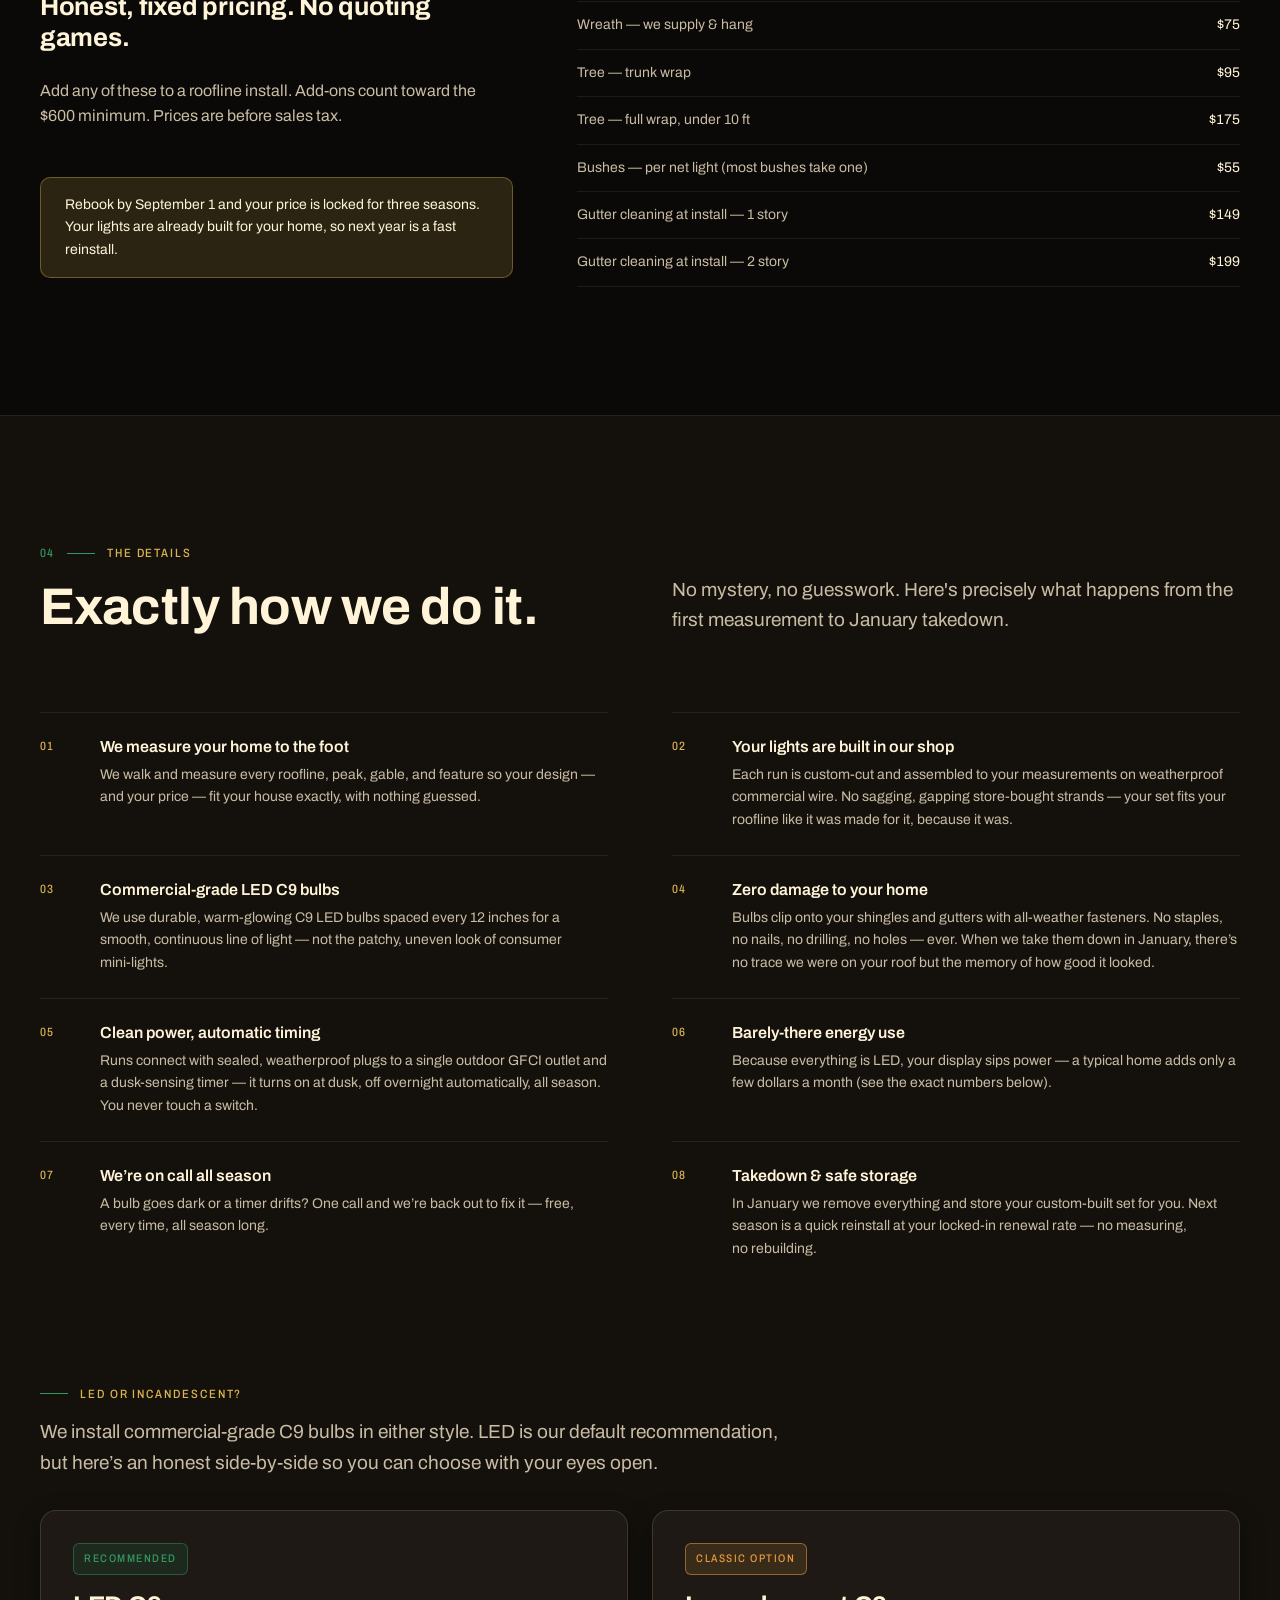
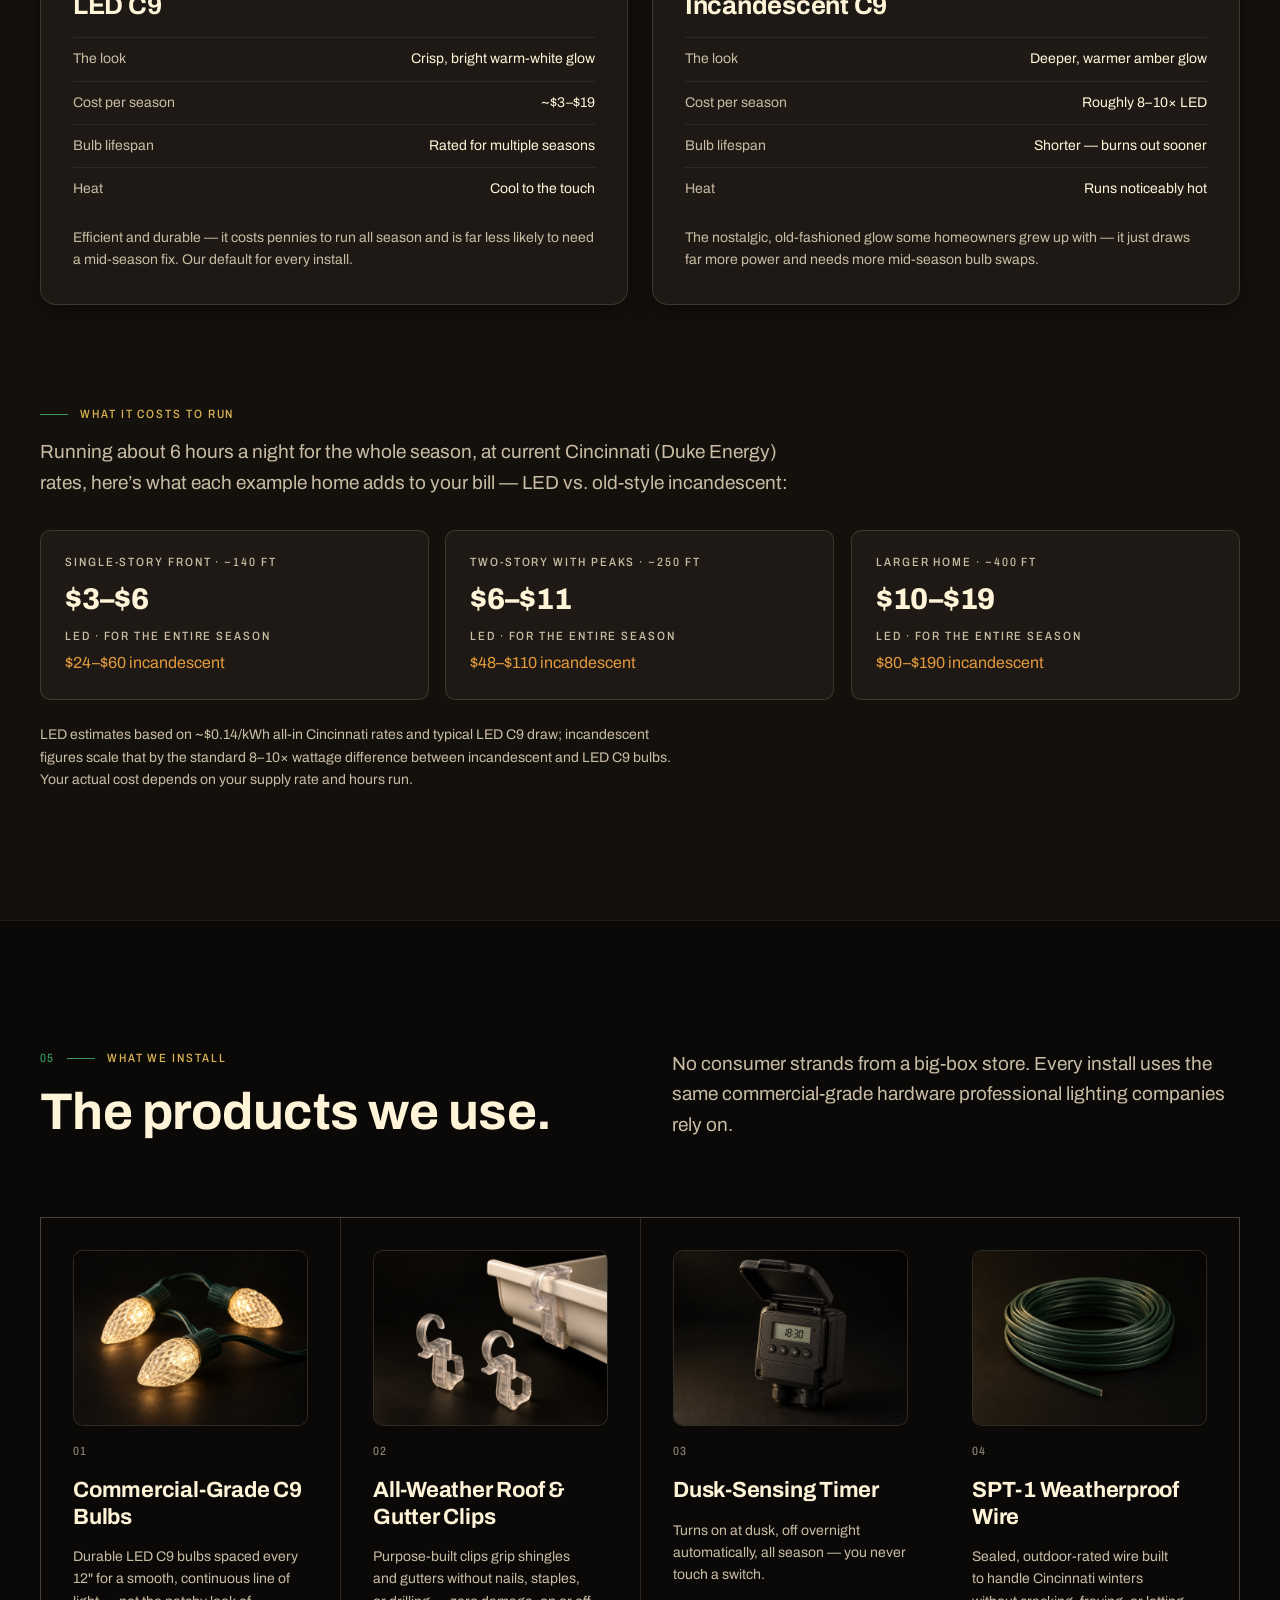
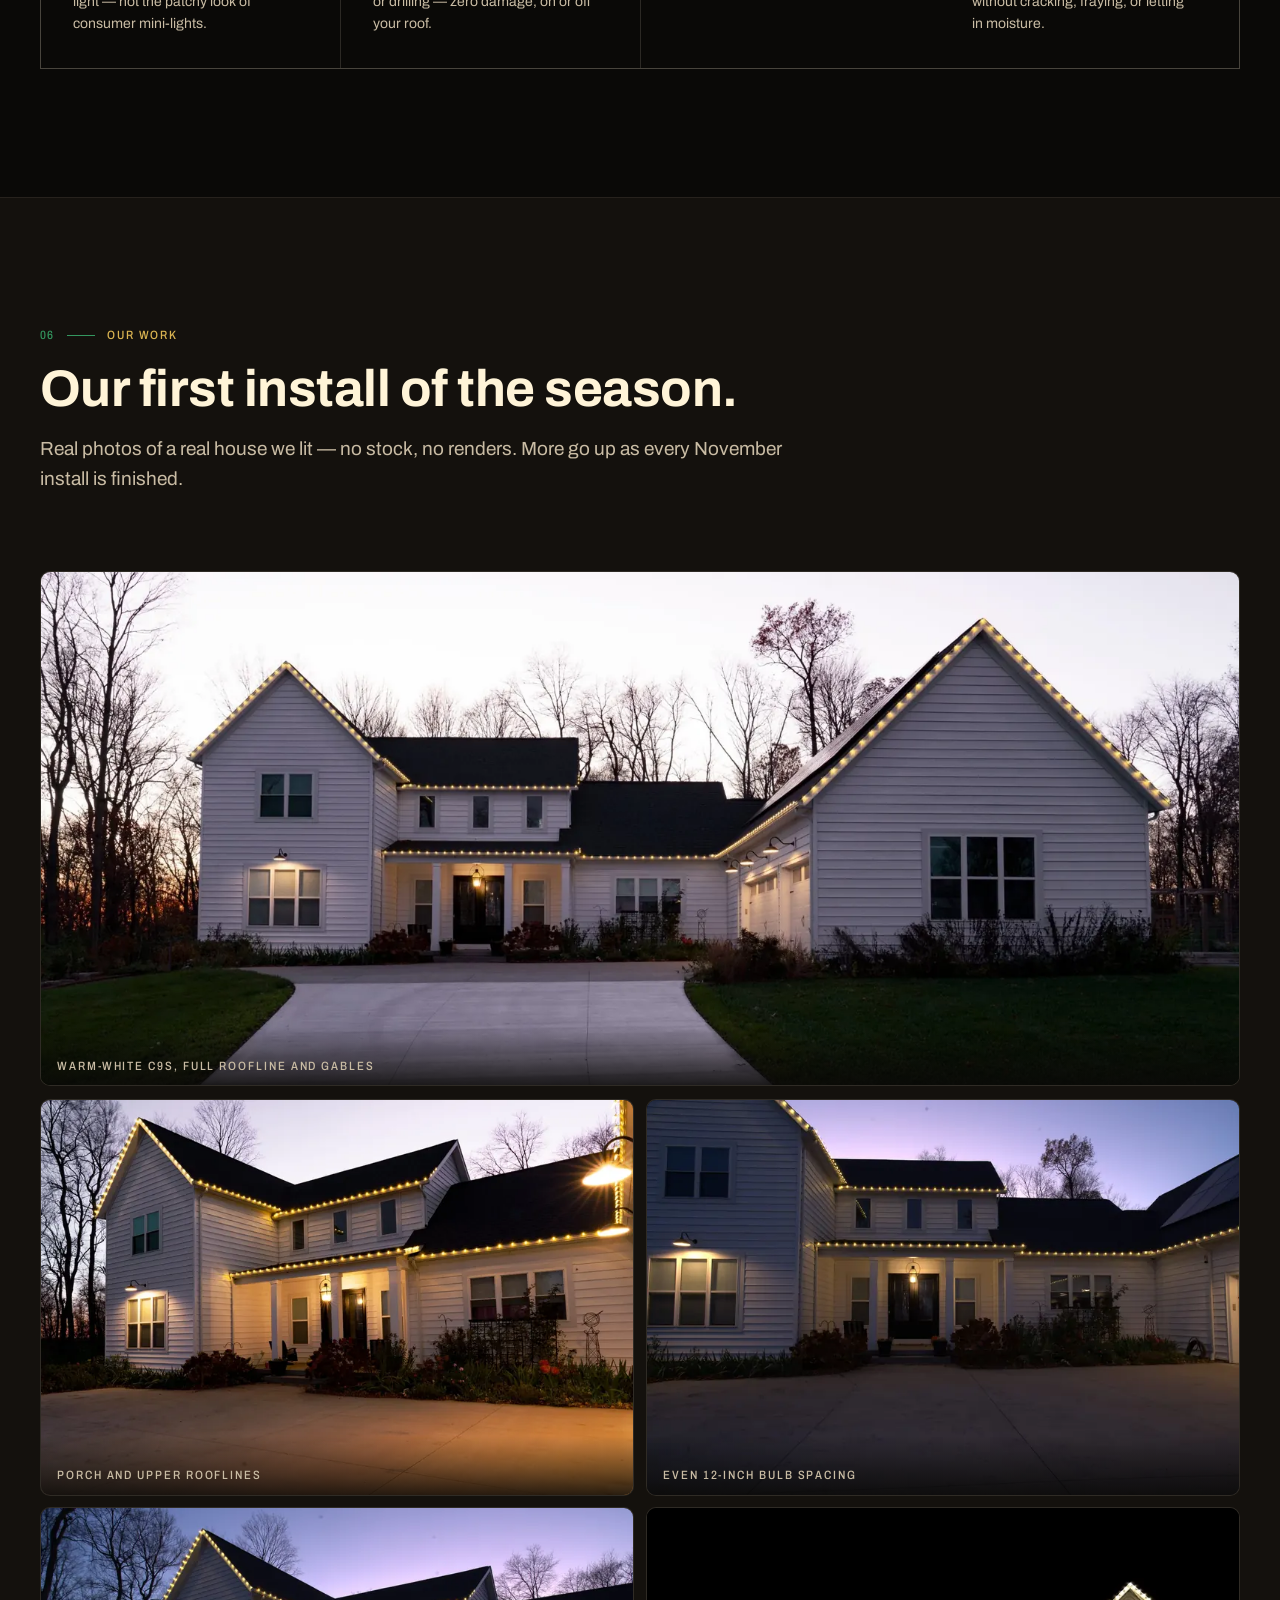
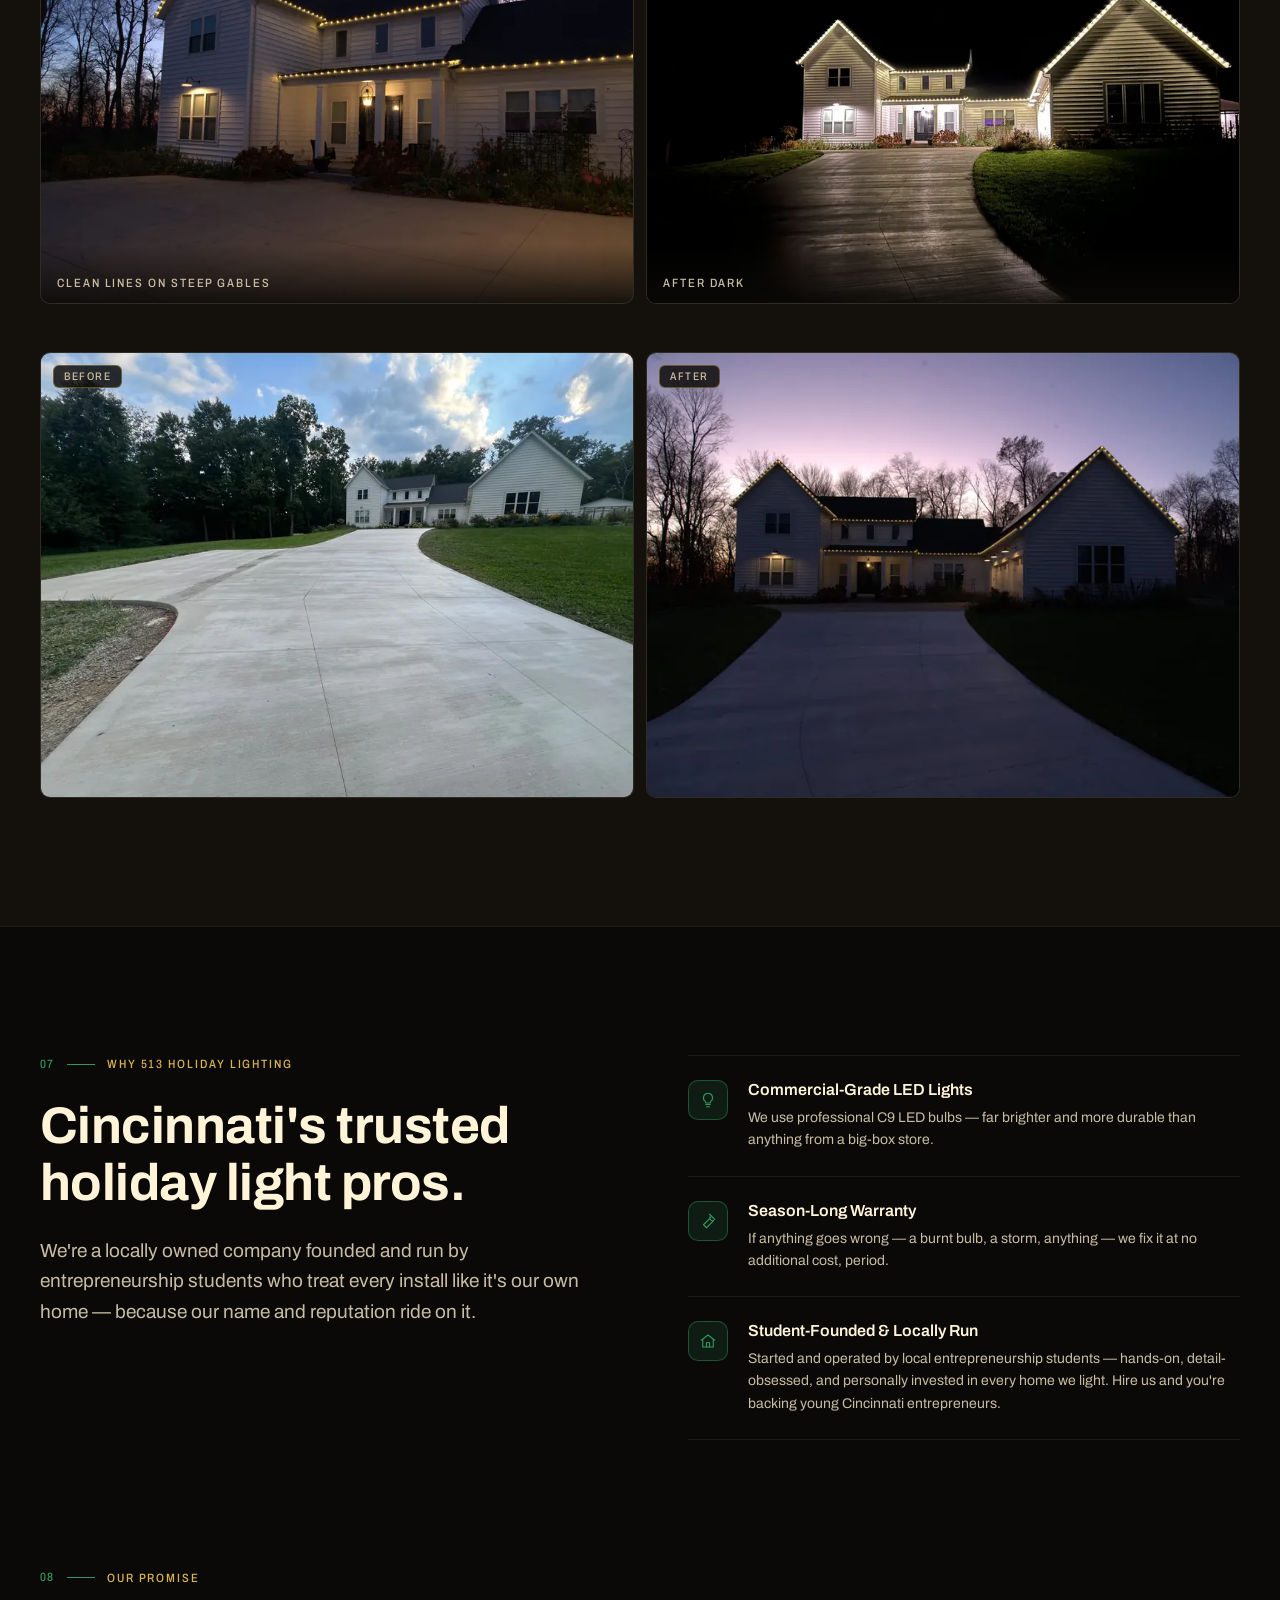
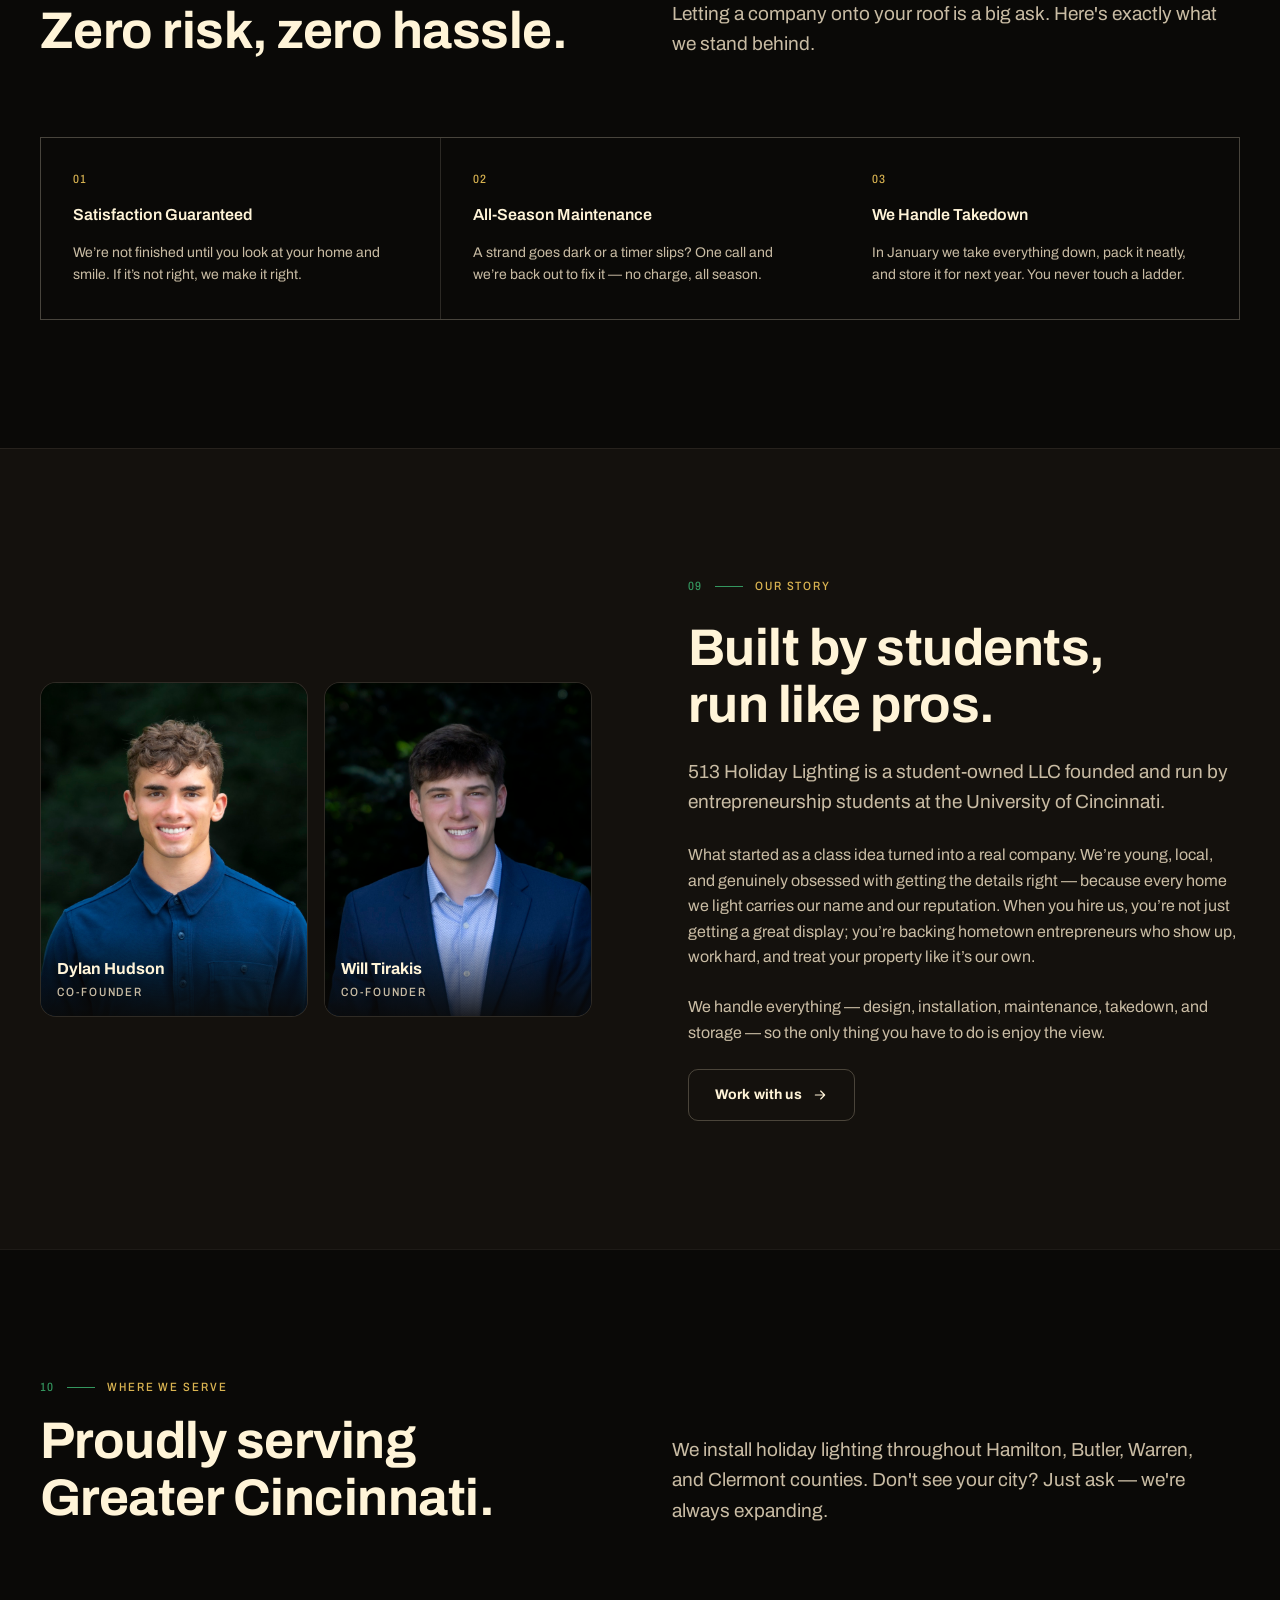
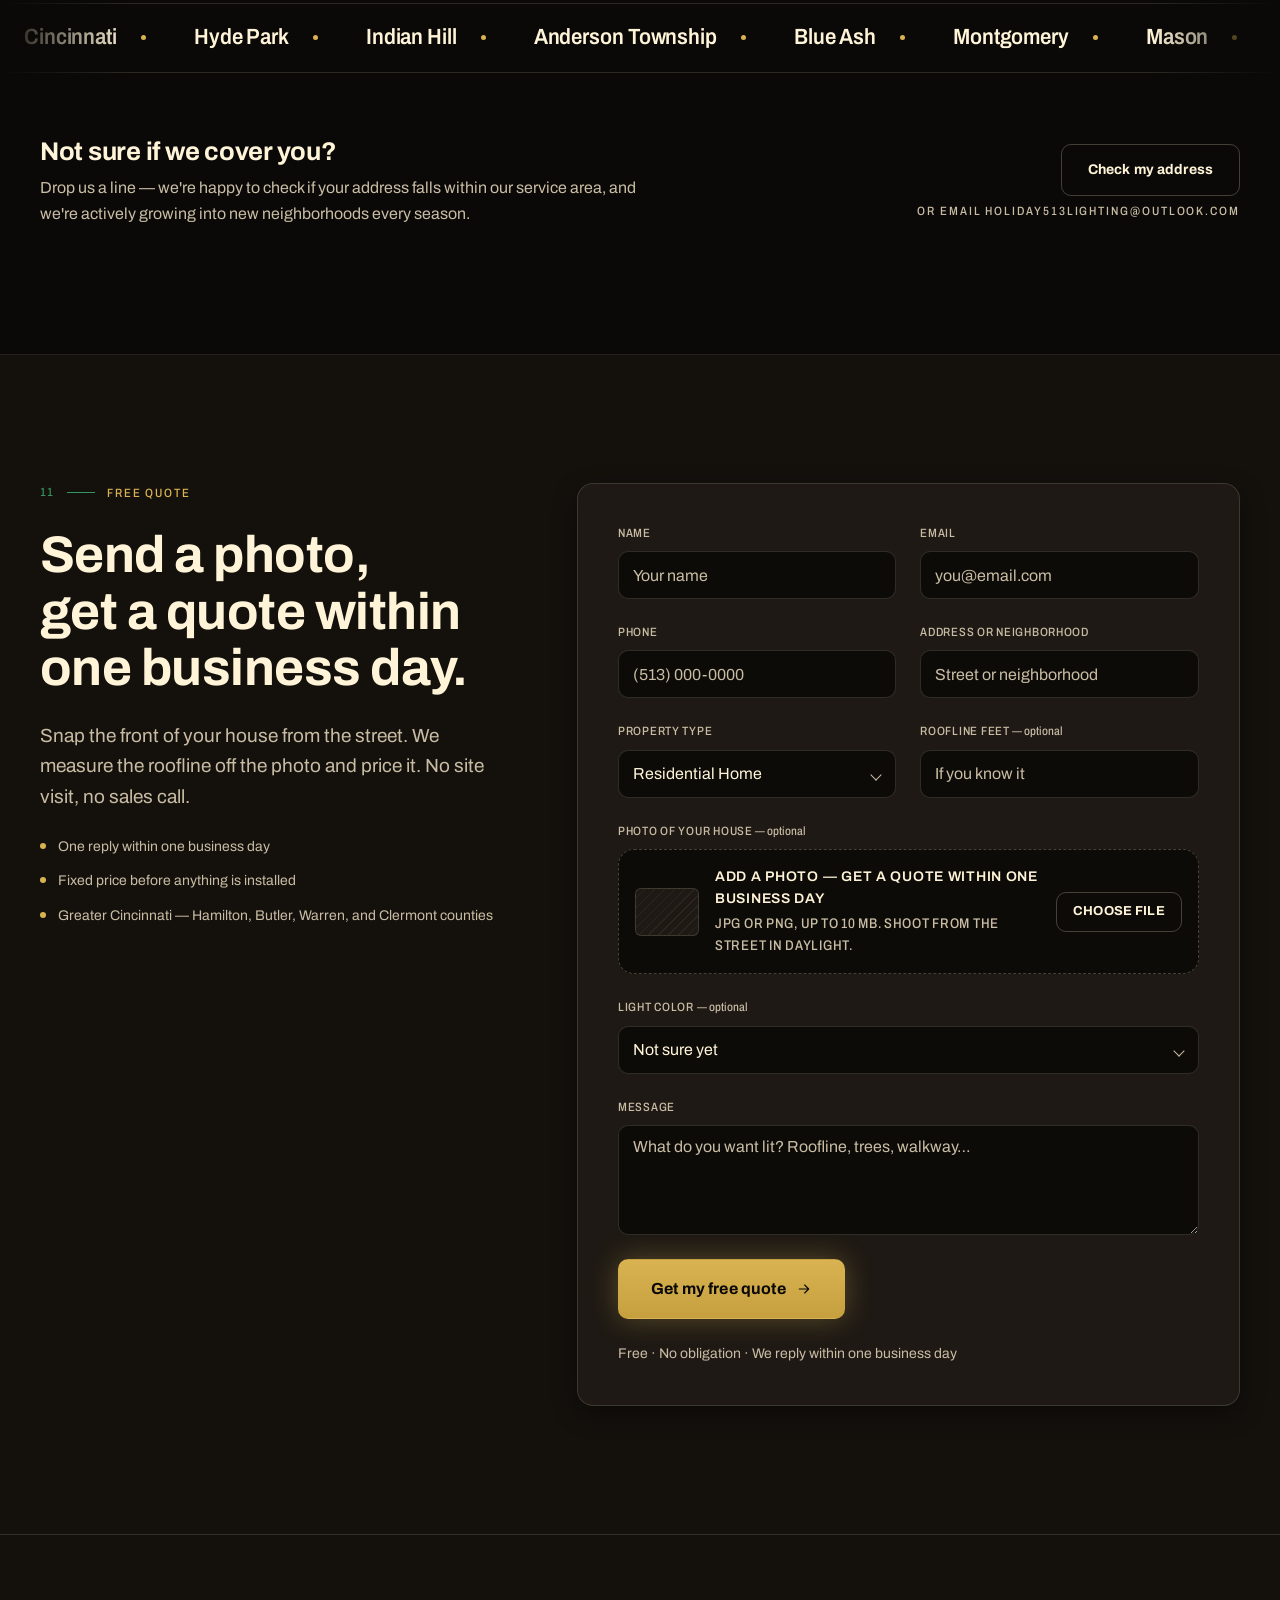
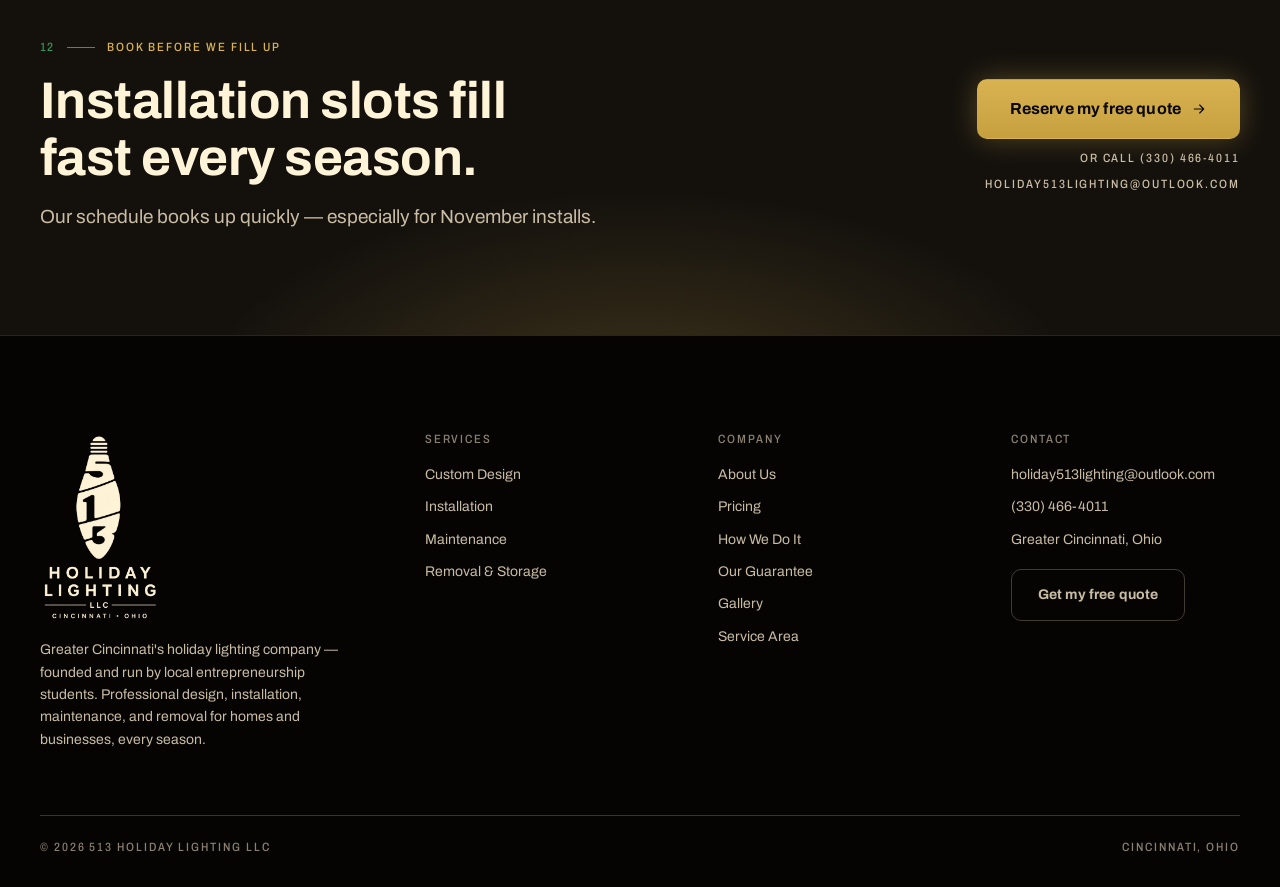
==== commit 3e136b16: "New pricing: /ft + tax,  min, 25% deposit, color picker, updated add-ons" ====
--- a/index.html
+++ b/index.html
@@ -50,7 +50,7 @@
     "email": "holiday513lighting@outlook.com",
     "address": { "@type": "PostalAddress", "addressLocality": "Cincinnati", "addressRegion": "OH", "addressCountry": "US" },
     "areaServed": ["Cincinnati", "Hyde Park", "Indian Hill", "Anderson Township", "Blue Ash", "Montgomery", "Mason", "West Chester", "Loveland", "Milford", "Madeira", "Mariemont", "Symmes Township", "Terrace Park", "Kenwood", "Sycamore Township"],
-    "priceRange": "$850+",
+    "priceRange": "$600+",
     "serviceType": ["Holiday Lighting Installation", "Christmas Light Installation", "Holiday Light Removal", "Holiday Light Storage", "Holiday Lighting Design"]
   }
   </script>
@@ -227,6 +227,47 @@
 .addons li:last-child{border-bottom:1px solid var(--border-subtle)}
 .addons li span:last-child{color:var(--text-high);font-variant-numeric:tabular-nums;white-space:nowrap}
 .rebook{margin-top:var(--space-5);padding:var(--space-4) var(--space-5);border:1px solid var(--accent-line);background:var(--accent-tint);border-radius:var(--radius-md);font-size:var(--fs-small);color:var(--text-high)}
+.rate{display:grid;grid-template-columns:minmax(0,1fr) minmax(0,1.2fr);gap:var(--space-8);align-items:start}
+.rate .price .small{color:var(--text-body)}
+.rate__side{display:flex;flex-direction:column;gap:var(--space-6)}
+.ex li{display:flex;justify-content:space-between;align-items:center;gap:var(--space-4);padding:14px 0;border-top:1px solid var(--border-subtle)}
+.ex li:last-child{border-bottom:1px solid var(--border-subtle)}
+.ex .ex__head{border-top:0;padding-top:0}
+.ex b{display:block;font-weight:inherit;font-variation-settings:var(--vs-heading);color:var(--text-high)}
+.ex li>span:first-child>span{font-size:var(--fs-small);color:var(--text-muted)}
+.ex__fig{font-variation-settings:var(--vs-display);font-size:28px;line-height:1;color:var(--text-high);font-variant-numeric:tabular-nums;white-space:nowrap}
+.how{display:flex;flex-direction:column;gap:var(--space-4);padding:0;margin:0;list-style:none}
+.how li{display:grid;grid-template-columns:32px minmax(0,1fr);gap:var(--space-3);font-size:var(--fs-small);color:var(--text-body)}
+.how .idx{color:var(--accent);padding-top:3px}
+.how b{font-weight:inherit;font-variation-settings:'wght' 600,'wdth' 100;color:var(--text-high)}
+
+/* ─── LIGHT-COLOR EXPLORER ──────────────── */
+.colors{margin-top:clamp(var(--space-8),8vw,var(--space-10));display:grid;grid-template-columns:minmax(0,1fr) minmax(0,1.3fr);grid-template-rows:auto 1fr;column-gap:var(--space-8);row-gap:var(--space-5);align-items:start}
+.colors__head{grid-column:1;grid-row:1;display:flex;flex-direction:column;gap:var(--space-4)}
+.colors__pick{grid-column:1;grid-row:2;display:flex;flex-direction:column;gap:var(--space-4);align-items:flex-start}
+.scene{grid-column:2;grid-row:1/span 2;align-self:center;position:relative;border:1px solid var(--border-default);border-radius:var(--radius-lg);background:radial-gradient(90% 75% at 50% 0%,var(--surface-1),var(--surface-deep) 75%);overflow:hidden}
+.scene svg{display:block;width:100%;height:auto}
+.scene .ground{fill:var(--surface-deep)}
+.scene .body{fill:var(--surface-1);stroke:var(--border-subtle)}
+.scene .roof{fill:var(--surface-inset);stroke:var(--border-default)}
+.scene .win{fill:color-mix(in srgb,var(--bulb-warm-white) 14%,transparent);stroke:var(--border-subtle)}
+.scene .door,.scene .gdoor{fill:var(--surface-2);stroke:var(--border-subtle)}
+.scene .trim{fill:var(--surface-2)}
+.scene .gline{fill:none;stroke:var(--border-subtle)}
+.scene .wire{fill:none;stroke:var(--border-default);stroke-width:1.5}
+.scene #bulbs circle{fill:var(--bulb-warm-white)}
+.scene__tag{position:absolute;right:var(--space-4);top:var(--space-3);color:var(--text-body)}
+.swatches{display:flex;flex-wrap:wrap;gap:var(--space-2);border:0;padding:0;margin:0;min-width:0}
+.sw{position:relative}
+.sw input{position:absolute;opacity:0;width:1px;height:1px;pointer-events:none}
+.sw label{display:inline-flex;align-items:center;gap:10px;min-height:44px;padding:0 16px 0 12px;border:1px solid var(--border-default);border-radius:var(--radius-pill);cursor:pointer;font-size:var(--fs-small);color:var(--text-body);transition:border-color var(--dur-fast) var(--ease),background var(--dur-fast) var(--ease),color var(--dur-fast) var(--ease)}
+.sw label:hover{border-color:var(--border-strong);color:var(--text-high)}
+.sw input:checked+label{border-color:var(--accent-line);background:var(--accent-tint);color:var(--text-high)}
+.sw input:focus-visible+label{box-shadow:var(--focus-ring)}
+.dots{display:inline-flex;gap:3px}
+.dots i{width:10px;height:10px;border-radius:50%;background:currentColor;box-shadow:0 0 6px currentColor}
+.colors__note{font-size:var(--fs-small);color:var(--text-body);max-width:52ch;min-height:3.2em}
+.colors__note b{font-weight:inherit;font-variation-settings:'wght' 600,'wdth' 100;color:var(--text-high)}
 
 /* ─── RULED LIST / SPEC / COST ──────────── */
 .ruled{display:grid;grid-template-columns:repeat(2,minmax(0,1fr));column-gap:var(--space-8)}
@@ -370,6 +411,9 @@
   .step::before{display:none}
   .two,.quote-grid,.addons{grid-template-columns:1fr;gap:var(--space-7)}
   .ruled,.spec{grid-template-columns:1fr}
+  .rate{grid-template-columns:1fr;gap:var(--space-7)}
+  .colors{grid-template-columns:1fr;grid-template-rows:none}
+  .colors__head,.colors__pick,.scene{grid-column:auto;grid-row:auto}
   .cost{grid-template-columns:1fr}
   .fgrid{grid-template-columns:repeat(2,minmax(0,1fr))}
   .fgrid>.fcol:first-child{grid-column:1/-1}
@@ -447,19 +491,34 @@
   <div class="wrap"><h2 class="h2 reveal">Warm-glowing C9 LED bulbs, spaced every 12 inches for a smooth, continuous line of light.</h2><p class="label label--in reveal reveal-d1">Not the patchy, uneven look of consumer mini-lights.</p></div>
 </section>
 <section class="sec" id="pricing"><div class="wrap"><div class="head head--row"><div class="stack" style="gap:var(--space-4)"><p class="eyebrow"><span class="idx">03</span><span class="rule" aria-hidden="true"></span><span class="label label--gold">Pricing</span></p><h2 class="h2 reveal">Here is what it costs.</h2></div><p class="lede reveal reveal-d1">One seasonal price covers design, custom-cut commercial-grade C9 LEDs, install, maintenance all season, takedown, and storage until next year. No ladders. No boxes in your garage.</p></div>
-<div class="pk"><div class="card reveal"><div class="stack" style="gap:6px"><h3 class="name">The Classic</h3><p class="fit">Single-story front roofline — about 140 linear feet.</p></div><p class="price"><span class="label label--in">Starting at</span><span class="fig">$850</span></p><ul class="inc"><li>Front roofline in commercial-grade LED</li><li>Automatic dusk-to-night timer</li><li>Design consult, install & in-season service</li><li>Takedown & off-season storage included</li></ul><a class="btn btn--ghost" href="#quote">Get my free quote</a></div><div class="card card--anchor reveal"><span class="label label--gold">Most popular</span><div class="stack" style="gap:6px"><h3 class="name">The Signature</h3><p class="fit">Two-story front with peaks and garage — about 250 linear feet.</p></div><p class="price"><span class="label label--in">Starting at</span><span class="fig">$1,500</span></p><ul class="inc"><li>Everything in The Classic</li><li>Roofline peaks & garage</li><li>Illuminated front entrance accent</li><li>Same-season maintenance, takedown, and storage</li></ul><a class="btn btn--gold" href="#quote">Get my free quote</a></div><div class="card reveal"><div class="stack" style="gap:6px"><h3 class="name">The Estate</h3><p class="fit">The whole property, multi-elevation rooflines — about 400 linear feet.</p></div><p class="price"><span class="label label--in">Starting at</span><span class="fig">$2,400</span></p><ul class="inc"><li>Everything in The Signature</li><li>Multi-elevation rooflines & ridges</li></ul><a class="btn btn--ghost" href="#quote">Get my free quote</a></div></div>
-<p class="flat reveal"><span class="fig">$6 / linear ft</span><span class="small">Pricing is flat: $6 per linear foot, $850 minimum. Every package starts there and is quoted on your actual roofline. Your price is fixed before we install — it does not change after. 50% books your date; balance is due on completion.</span></p>
-<div class="addons"><div class="stack reveal"><p class="eyebrow"><span class="rule" aria-hidden="true"></span><span class="label label--gold">Popular add-ons</span></p><h3 class="h3">Honest, fixed pricing. No quoting games.</h3><p class="p">Add any of these to your package.</p><p class="rebook">Rebook by September 1 and lock a loyalty rate for three seasons — because your lights are already built for your home, year two is a fast, discounted reinstall.</p></div><ul class="reveal reveal-d1"><li><span>Wreath — your own, we install</span><span>$25</span></li><li><span>Wreath — we supply & install</span><span>$75</span></li><li><span>Wrapped tree — under 10 ft</span><span>$125</span></li><li><span>Wrapped tree — 10–20 ft</span><span>$275</span></li><li><span>Gutter cleaning at install — 1 story</span><span>$149</span></li><li><span>Gutter cleaning at install — 2 story</span><span>$199</span></li><li><span>Leave your display up past Jan 10</span><span>$250</span></li></ul></div>
+<div class="rate">
+<div class="card card--anchor reveal"><span class="label label--gold">One flat rate · everything included</span><p class="price"><span class="label label--in">Per linear foot of lights</span><span class="fig">$6</span><span class="small">plus Ohio sales tax · $600 minimum (up to 100 ft)</span></p><ul class="inc"><li>Free measurement and custom design</li><li>Commercial-grade LED C9s, custom-cut to your roofline, in any color</li><li>Installation and an automatic dusk timer</li><li>Free repairs all season, one call away</li><li>January takedown and storage until next year</li></ul><a class="btn btn--gold" href="#quote">Get my exact price</a></div>
+<div class="rate__side reveal reveal-d1"><h3 class="h3">What homes like yours usually pay</h3><ul class="ex"><li class="ex__head"><span class="label">Example home</span><span class="label">Before tax</span></li><li><span><b>Small single-story</b><span>Up to 100 ft · our minimum</span></span><span class="ex__fig">$600</span></li><li><span><b>Single-story front</b><span>About 140 ft</span></span><span class="ex__fig">$840</span></li><li><span><b>Two-story with peaks and garage</b><span>About 250 ft</span></span><span class="ex__fig">$1,500</span></li><li><span><b>Larger home</b><span>About 400 ft</span></span><span class="ex__fig">$2,400</span></li></ul>
+<ol class="how"><li><span class="idx">01</span><span><b>We measure.</b> Every foot of lights on your house, roofline, peaks, and gables, from a photo or a quick visit.</span></li><li><span class="idx">02</span><span><b>You get one fixed price.</b> Your feet × $6. It doesn’t change after we install.</span></li><li><span class="idx">03</span><span><b>25% books your date.</b> The rest is due when your lights are up. Sales tax is listed separately on your invoice.</span></li></ol></div>
+</div>
+<div class="colors" id="colors">
+<div class="colors__head reveal"><p class="eyebrow"><span class="rule" aria-hidden="true"></span><span class="label label--gold">Choose your colors</span></p><h3 class="h3">Any color, same price.</h3><p class="p">Every color is the same $6 a foot. Pick one to see it on the roofline. Want a different look next year? We swap the bulbs and keep your custom-cut set.</p></div>
+<div class="scene reveal reveal-d1" aria-hidden="true"><svg viewBox="100 30 600 290"><defs><filter id="bulbGlow" x="-50%" y="-50%" width="200%" height="200%"><feGaussianBlur stdDeviation="5" result="b"/><feMerge><feMergeNode in="b"/><feMergeNode in="b"/><feMergeNode in="SourceGraphic"/></feMerge></filter></defs><rect class="ground" x="0" y="300" width="800" height="40"/><rect class="body" x="150" y="150" width="300" height="150"/><polygon class="roof" points="130,150 300,50 470,150"/><rect class="body" x="465" y="212" width="190" height="88"/><polygon class="roof" points="455,212 550,165 665,212"/><rect class="win" x="190" y="172" width="44" height="40"/><rect class="win" x="366" y="172" width="44" height="40"/><rect class="win" x="190" y="250" width="44" height="40"/><rect class="win" x="366" y="250" width="44" height="40"/><rect class="door" x="278" y="246" width="44" height="54"/><rect class="trim" x="150" y="228" width="300" height="6"/><rect class="gdoor" x="490" y="232" width="140" height="68"/><path class="gline" d="M490 249h140M490 266h140M490 283h140"/><polyline class="wire" points="130,150 300,50 470,150"/><polyline class="wire" points="455,212 550,165 665,212"/><polyline class="wire" points="160,231 440,231"/><g id="bulbs" filter="url(#bulbGlow)"></g></svg><span class="scene__tag label">Illustration</span></div>
+<div class="colors__pick reveal reveal-d1"><fieldset class="swatches"><legend class="sr">Light color</legend>
+<div class="sw"><input type="radio" name="lightColor" id="lc-warm" value="warm" checked><label for="lc-warm"><span class="dots" aria-hidden="true"><i style="color:var(--bulb-warm-white)"></i></span>Warm white</label></div>
+<div class="sw"><input type="radio" name="lightColor" id="lc-pure" value="pure"><label for="lc-pure"><span class="dots" aria-hidden="true"><i style="color:var(--bulb-pure-white)"></i></span>Pure white</label></div>
+<div class="sw"><input type="radio" name="lightColor" id="lc-multi" value="multi"><label for="lc-multi"><span class="dots" aria-hidden="true"><i style="color:var(--bulb-red-lit)"></i><i style="color:var(--bulb-amber)"></i><i style="color:var(--bulb-green)"></i><i style="color:var(--bulb-blue)"></i></span>Multicolor</label></div>
+<div class="sw"><input type="radio" name="lightColor" id="lc-redwhite" value="redwhite"><label for="lc-redwhite"><span class="dots" aria-hidden="true"><i style="color:var(--bulb-red-lit)"></i><i style="color:var(--bulb-pure-white)"></i></span>Red &amp; white</label></div>
+<div class="sw"><input type="radio" name="lightColor" id="lc-redgreen" value="redgreen"><label for="lc-redgreen"><span class="dots" aria-hidden="true"><i style="color:var(--bulb-red-lit)"></i><i style="color:var(--bulb-green)"></i></span>Red &amp; green</label></div>
+<div class="sw"><input type="radio" name="lightColor" id="lc-custom" value="custom"><label for="lc-custom"><span class="dots" aria-hidden="true"><i style="color:var(--bulb-blue)"></i><i style="color:var(--bulb-pure-white)"></i></span>Custom</label></div>
+</fieldset><p class="colors__note" id="colorNote" aria-live="polite"><b>Warm white.</b> The classic: a soft, cozy glow that suits brick, stone, and traditional homes.</p><a class="btn btn--ghost" href="#quote" id="colorCta">Quote my house in warm white</a></div>
+</div>
+<div class="addons"><div class="stack reveal"><p class="eyebrow"><span class="rule" aria-hidden="true"></span><span class="label label--gold">Add-ons</span></p><h3 class="h3">Honest, fixed pricing. No quoting games.</h3><p class="p">Add any of these to a roofline install. Add-ons count toward the $600 minimum. Prices are before sales tax.</p><p class="rebook">Rebook by September 1 and your price is locked for three seasons. Your lights are already built for your home, so next year is a fast reinstall.</p></div><ul class="reveal reveal-d1"><li><span>Wreath — your own, we hang it</span><span>Free</span></li><li><span>Wreath — we supply &amp; hang</span><span>$75</span></li><li><span>Tree — trunk wrap</span><span>$95</span></li><li><span>Tree — full wrap, under 10 ft</span><span>$175</span></li><li><span>Bushes — per net light (most bushes take one)</span><span>$55</span></li><li><span>Gutter cleaning at install — 1 story</span><span>$149</span></li><li><span>Gutter cleaning at install — 2 story</span><span>$199</span></li></ul></div>
 </div></section>
 <section class="sec sec--lift" id="details"><div class="wrap"><div class="head head--row"><div class="stack" style="gap:var(--space-4)"><p class="eyebrow"><span class="idx">04</span><span class="rule" aria-hidden="true"></span><span class="label label--gold">The details</span></p><h2 class="h2 reveal">Exactly how we do it.</h2></div><p class="lede reveal reveal-d1">No mystery, no guesswork. Here's precisely what happens from the first measurement to January takedown.</p></div>
 <div class="ruled"><div class="row reveal"><span class="idx" style="color:var(--accent)">01</span><div class="stack" style="gap:6px"><h3 class="h4">We measure your home to the foot</h3><p class="p">We walk and measure every roofline, peak, gable, and feature so your design — and your price — fit your house exactly, with nothing guessed.</p></div></div><div class="row reveal"><span class="idx" style="color:var(--accent)">02</span><div class="stack" style="gap:6px"><h3 class="h4">Your lights are built in our shop</h3><p class="p">Each run is custom-cut and assembled to your measurements on weatherproof commercial wire. No sagging, gapping store-bought strands — your set fits your roofline like it was made for it, because it was.</p></div></div><div class="row reveal"><span class="idx" style="color:var(--accent)">03</span><div class="stack" style="gap:6px"><h3 class="h4">Commercial-grade LED C9 bulbs</h3><p class="p">We use durable, warm-glowing C9 LED bulbs spaced every 12 inches for a smooth, continuous line of light — not the patchy, uneven look of consumer mini-lights.</p></div></div><div class="row reveal"><span class="idx" style="color:var(--accent)">04</span><div class="stack" style="gap:6px"><h3 class="h4">Zero damage to your home</h3><p class="p">Bulbs clip onto your shingles and gutters with all-weather fasteners. No staples, no nails, no drilling, no holes — ever. When we take them down in January, there’s no trace we were on your roof but the memory of how good it looked.</p></div></div><div class="row reveal"><span class="idx" style="color:var(--accent)">05</span><div class="stack" style="gap:6px"><h3 class="h4">Clean power, automatic timing</h3><p class="p">Runs connect with sealed, weatherproof plugs to a single outdoor GFCI outlet and a dusk-sensing timer — it turns on at dusk, off overnight automatically, all season. You never touch a switch.</p></div></div><div class="row reveal"><span class="idx" style="color:var(--accent)">06</span><div class="stack" style="gap:6px"><h3 class="h4">Barely-there energy use</h3><p class="p">Because everything is LED, your display sips power — a typical home adds only a few dollars a month (see the exact numbers below).</p></div></div><div class="row reveal"><span class="idx" style="color:var(--accent)">07</span><div class="stack" style="gap:6px"><h3 class="h4">We’re on call all season</h3><p class="p">A bulb goes dark or a timer drifts? One call and we’re back out to fix it — free, every time, all season long.</p></div></div><div class="row reveal"><span class="idx" style="color:var(--accent)">08</span><div class="stack" style="gap:6px"><h3 class="h4">Takedown & safe storage</h3><p class="p">In January we remove everything and store your custom-built set for you. Next season is a quick reinstall at your locked-in renewal rate — no measuring, no rebuilding.</p></div></div></div>
 <div class="sub"><p class="eyebrow"><span class="rule" aria-hidden="true"></span><span class="label label--gold">LED or incandescent?</span></p><p class="lede">We install commercial-grade C9 bulbs in either style. LED is our default recommendation, but here’s an honest side-by-side so you can choose with your eyes open.</p></div>
 <div class="spec">
-<div class="card reveal"><span class="tag">Recommended</span><h3 class="h3">LED C9</h3><div class="kv"><div><span>The look</span><span>Crisp, bright warm-white glow</span></div><div><span>Cost per season</span><span>~$3–$19</span></div><div><span>Bulb lifespan</span><span>Rated for multiple seasons</span></div><div><span>Heat</span><span>Cool to the touch</span></div></div><p class="p small">Efficient and durable — it costs pennies to run all season and is far less likely to need a mid-season fix. Our default for every package.</p></div>
+<div class="card reveal"><span class="tag">Recommended</span><h3 class="h3">LED C9</h3><div class="kv"><div><span>The look</span><span>Crisp, bright warm-white glow</span></div><div><span>Cost per season</span><span>~$3–$19</span></div><div><span>Bulb lifespan</span><span>Rated for multiple seasons</span></div><div><span>Heat</span><span>Cool to the touch</span></div></div><p class="p small">Efficient and durable — it costs pennies to run all season and is far less likely to need a mid-season fix. Our default for every install.</p></div>
 <div class="card reveal reveal-d1"><span class="tag tag--warn">Classic option</span><h3 class="h3">Incandescent C9</h3><div class="kv"><div><span>The look</span><span>Deeper, warmer amber glow</span></div><div><span>Cost per season</span><span>Roughly 8–10× LED</span></div><div><span>Bulb lifespan</span><span>Shorter — burns out sooner</span></div><div><span>Heat</span><span>Runs noticeably hot</span></div></div><p class="p small">The nostalgic, old-fashioned glow some homeowners grew up with — it just draws far more power and needs more mid-season bulb swaps.</p></div>
 </div>
-<div class="sub"><p class="eyebrow"><span class="rule" aria-hidden="true"></span><span class="label label--gold">What it costs to run</span></p><p class="lede">Running about 6 hours a night for the whole season, at current Cincinnati (Duke Energy) rates, here’s what each package adds to your bill — LED vs. old-style incandescent:</p></div>
-<div class="cost"><div class="c reveal"><span class="label">The Classic</span><span class="led">$3–$6</span><span class="label label--in">LED · for the entire season</span><span class="inc-amt">$24–$60 incandescent</span></div><div class="c reveal reveal-d1"><span class="label">The Signature</span><span class="led">$6–$11</span><span class="label label--in">LED · for the entire season</span><span class="inc-amt">$48–$110 incandescent</span></div><div class="c reveal reveal-d2"><span class="label">The Estate</span><span class="led">$10–$19</span><span class="label label--in">LED · for the entire season</span><span class="inc-amt">$80–$190 incandescent</span></div></div>
+<div class="sub"><p class="eyebrow"><span class="rule" aria-hidden="true"></span><span class="label label--gold">What it costs to run</span></p><p class="lede">Running about 6 hours a night for the whole season, at current Cincinnati (Duke Energy) rates, here’s what each example home adds to your bill — LED vs. old-style incandescent:</p></div>
+<div class="cost"><div class="c reveal"><span class="label">Single-story front · ~140 ft</span><span class="led">$3–$6</span><span class="label label--in">LED · for the entire season</span><span class="inc-amt">$24–$60 incandescent</span></div><div class="c reveal reveal-d1"><span class="label">Two-story with peaks · ~250 ft</span><span class="led">$6–$11</span><span class="label label--in">LED · for the entire season</span><span class="inc-amt">$48–$110 incandescent</span></div><div class="c reveal reveal-d2"><span class="label">Larger home · ~400 ft</span><span class="led">$10–$19</span><span class="label label--in">LED · for the entire season</span><span class="inc-amt">$80–$190 incandescent</span></div></div>
 <p class="small" style="margin-top:var(--space-5);max-width:80ch">LED estimates based on ~$0.14/kWh all-in Cincinnati rates and typical LED C9 draw; incandescent figures scale that by the standard 8–10× wattage difference between incandescent and LED C9 bulbs. Your actual cost depends on your supply rate and hours run.</p>
 </div></section>
 <section class="sec" id="products"><div class="wrap"><div class="head head--row"><div class="stack" style="gap:var(--space-4)"><p class="eyebrow"><span class="idx">05</span><span class="rule" aria-hidden="true"></span><span class="label label--gold">What we install</span></p><h2 class="h2 reveal">The products we use.</h2></div><p class="lede reveal reveal-d1">No consumer strands from a big-box store. Every install uses the same commercial-grade hardware professional lighting companies rely on.</p></div><div class="grid grid--4"><div class="cell reveal"><img class="pimg" src="assets/products/c9-led-bulbs.jpg" alt="Three faceted warm-white C9 LED bulbs on green wire" width="1200" height="900" loading="lazy" decoding="async"><span class="idx">01</span><h3 class="h3">Commercial-Grade C9 Bulbs</h3><p class="p">Durable LED C9 bulbs spaced every 12&quot; for a smooth, continuous line of light — not the patchy look of consumer mini-lights.</p></div><div class="cell reveal reveal-d1"><img class="pimg" src="assets/products/gutter-clips.jpg" alt="Clear all-weather light clips, one shown hooked onto a gutter edge" width="1200" height="900" loading="lazy" decoding="async"><span class="idx">02</span><h3 class="h3">All-Weather Roof & Gutter Clips</h3><p class="p">Purpose-built clips grip shingles and gutters without nails, staples, or drilling — zero damage, on or off your roof.</p></div><div class="cell reveal reveal-d2"><img class="pimg" src="assets/products/astronomical-timer.jpg" alt="Weatherproof dusk-sensing outdoor timer with its lid open" width="1200" height="900" loading="lazy" decoding="async"><span class="idx">03</span><h3 class="h3">Dusk-Sensing Timer</h3><p class="p">Turns on at dusk, off overnight automatically, all season — you never touch a switch.</p></div><div class="cell reveal reveal-d2"><img class="pimg" src="assets/products/spt1-wire.jpg" alt="Coil of green SPT-1 outdoor-rated two-conductor wire" width="1200" height="900" loading="lazy" decoding="async"><span class="idx">04</span><h3 class="h3">SPT-1 Weatherproof Wire</h3><p class="p">Sealed, outdoor-rated wire built to handle Cincinnati winters without cracking, fraying, or letting in moisture.</p></div></div></div></section>
@@ -487,6 +546,7 @@
 <div class="field"><span class="lab" id="photoLab">Photo of your house <em style="font-style:normal;text-transform:none;letter-spacing:0">— optional</em></span>
   <label class="upload" id="upload" for="photo"><img class="thumb" id="thumb" alt="" src="[data-uri]"><span class="stack" style="gap:2px"><span class="t1" id="upT1">Add a photo — get a quote within one business day</span><span class="t2" id="upT2">JPG or PNG, up to 10 MB. Shoot from the street in daylight.</span></span><span class="btn btn--ghost btn--sm" aria-hidden="true">Choose file</span><input id="photo" name="photo" type="file" accept="image/*" aria-labelledby="photoLab"></label>
 </div>
+<div class="field"><label for="light_color">Light color <em>— optional</em></label><select id="light_color" name="light_color"><option value="Not sure yet">Not sure yet</option><option value="Warm white">Warm white</option><option value="Pure white">Pure white</option><option value="Multicolor">Multicolor</option><option value="Red &amp; white">Red &amp; white</option><option value="Red &amp; green">Red &amp; green</option><option value="Custom">Custom (tell us below)</option></select></div>
 <div class="field"><label for="message">Message</label><textarea id="message" name="message" rows="4" placeholder="What do you want lit? Roofline, trees, walkway…"></textarea></div>
 <div class="fbar"><button class="btn btn--gold btn--lg" type="submit" id="submitBtn">Get my free quote <svg viewBox="0 0 24 24" aria-hidden="true"><path d="M5 12h14M13 6l6 6-6 6"></path></svg></button><span class="small">Free · No obligation · We reply within one business day</span></div>
 </form>
@@ -541,6 +601,48 @@
     }, 600); });
   }
 
+  // light-color explorer: recolors the illustrated roofline. Every color is the same price.
+  var bulbGroup = document.getElementById('bulbs');
+  if (bulbGroup) {
+    var NS = 'http://www.w3.org/2000/svg', GAP = 17, bulbs = [];
+    var runs = [[[130,150],[300,50],[470,150]], [[455,212],[550,165],[665,212]], [[160,231],[440,231]]];
+    runs.forEach(function(run){
+      var carry = 0;
+      for (var s = 0; s < run.length - 1; s++) {
+        var a = run[s], b = run[s+1], dx = b[0]-a[0], dy = b[1]-a[1], len = Math.sqrt(dx*dx + dy*dy), d;
+        for (d = carry; d <= len; d += GAP) {
+          var c = document.createElementNS(NS, 'circle');
+          c.setAttribute('cx', (a[0] + dx*d/len).toFixed(1));
+          c.setAttribute('cy', (a[1] + dy*d/len).toFixed(1));
+          c.setAttribute('r', '4.2');
+          bulbGroup.appendChild(c); bulbs.push(c);
+        }
+        carry = d - len;
+      }
+    });
+    var COLORS = {
+      warm:     {name:'Warm white',  bulbs:['--bulb-warm-white'], note:'<b>Warm white.</b> The classic: a soft, cozy glow that suits brick, stone, and traditional homes.'},
+      pure:     {name:'Pure white',  bulbs:['--bulb-pure-white'], note:'<b>Pure white.</b> Crisp and modern: bright, clean light that pops on white trim and newer builds.'},
+      multi:    {name:'Multicolor',  bulbs:['--bulb-red-lit','--bulb-amber','--bulb-green','--bulb-blue'], note:'<b>Multicolor.</b> Old-school and fun: red, gold, green, and blue, the way you remember it.'},
+      redwhite: {name:'Red & white', bulbs:['--bulb-red-lit','--bulb-pure-white'], note:'<b>Red &amp; white.</b> Candy cane: alternating red and white, bold from the street.'},
+      redgreen: {name:'Red & green', bulbs:['--bulb-red-lit','--bulb-green'], note:'<b>Red &amp; green.</b> Traditional Christmas: alternating red and green.'},
+      custom:   {name:'Custom',      bulbs:['--bulb-blue','--bulb-pure-white'], note:'<b>Custom.</b> Blue and white (shown), team colors, or any mix of our colors. Twinkle bulbs cost extra. Tell us what you want in your quote request.'}
+    };
+    var colorNote = document.getElementById('colorNote'), colorCta = document.getElementById('colorCta'), colorSelect = document.getElementById('light_color');
+    var paint = function(key){
+      var opt = COLORS[key] || COLORS.warm;
+      bulbs.forEach(function(c, i){ c.style.fill = 'var(' + opt.bulbs[i % opt.bulbs.length] + ')'; });
+      colorNote.innerHTML = opt.note;
+      colorCta.textContent = key === 'custom' ? 'Quote my custom colors' : 'Quote my house in ' + opt.name.toLowerCase();
+      colorCta.setAttribute('data-color', opt.name);
+    };
+    var radios = document.querySelectorAll('input[name="lightColor"]');
+    radios.forEach(function(r){ r.addEventListener('change', function(){ if (r.checked) paint(r.value); }); });
+    colorCta.addEventListener('click', function(){ if (colorSelect) colorSelect.value = colorCta.getAttribute('data-color'); });
+    var picked = document.querySelector('input[name="lightColor"]:checked');
+    paint(picked ? picked.value : 'warm');
+  }
+
   // quote form: photo preview + async submit to Netlify Forms
   var form = document.getElementById('quoteForm');
   if (!form) return;
--- a/tokens.css
+++ b/tokens.css
@@ -23,6 +23,16 @@
   --bulb-warm-white: #FFE9C4;
   --bulb-red:        #C0472F;
   --bulb-cool-white: #BFD4E8;
+
+  /* Bulb colors for the light-color explorer in #pricing. Product depiction only:
+     these paint lit bulbs in the illustration and the swatch dots, never UI.
+     Do not use them for text, fills, borders, or accents. The green is a bulb,
+     not a brand accent (see DESIGN.md). */
+  --bulb-pure-white: #EEF3F6; /* crisp white bulb, deliberately not pure #FFF */
+  --bulb-red-lit:    #E2503A; /* red bulb when lit, brighter than the hero's --bulb-red */
+  --bulb-green:      #2FB36A;
+  --bulb-blue:       #3F7FE8;
+  --bulb-amber:      #F2B33D;
 
   /* --------------------------------------------------------------------------
      1 · SURFACES  (derived warm-dark elevation ladder above the ink ground)
